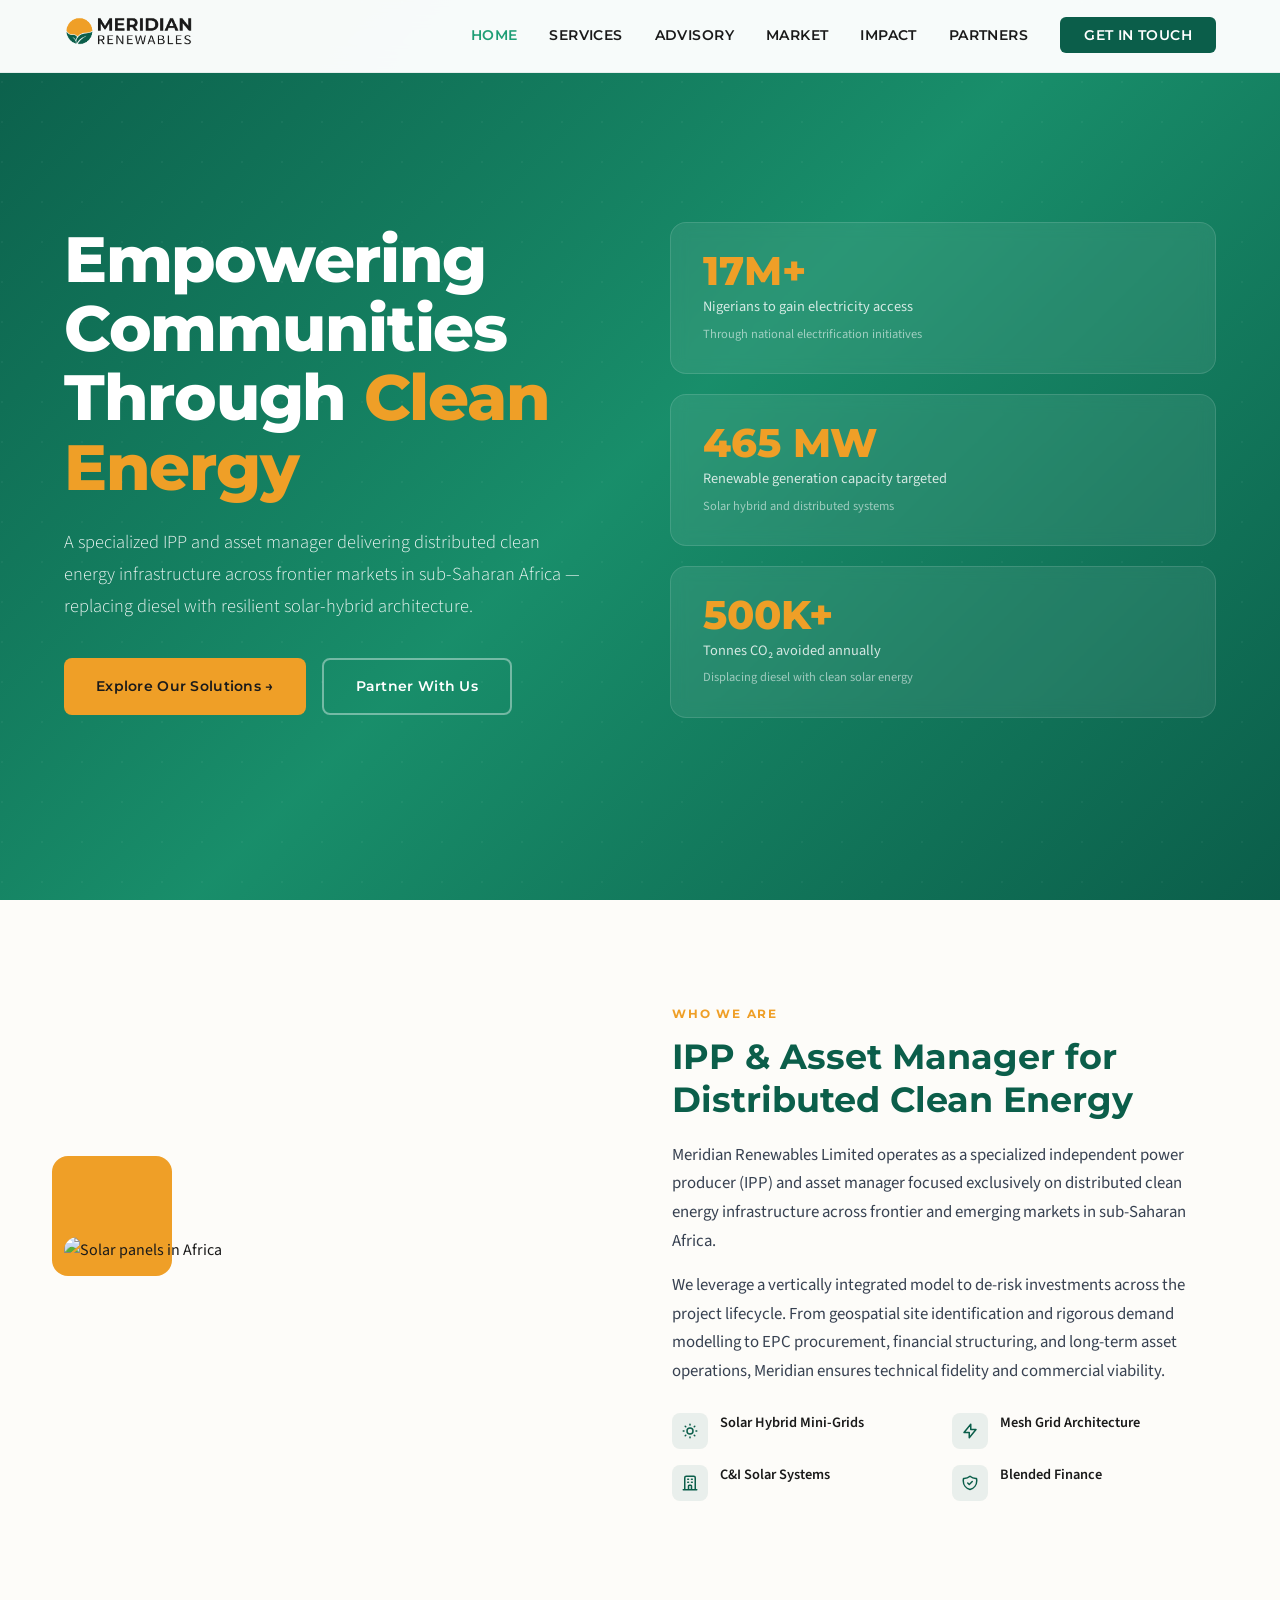
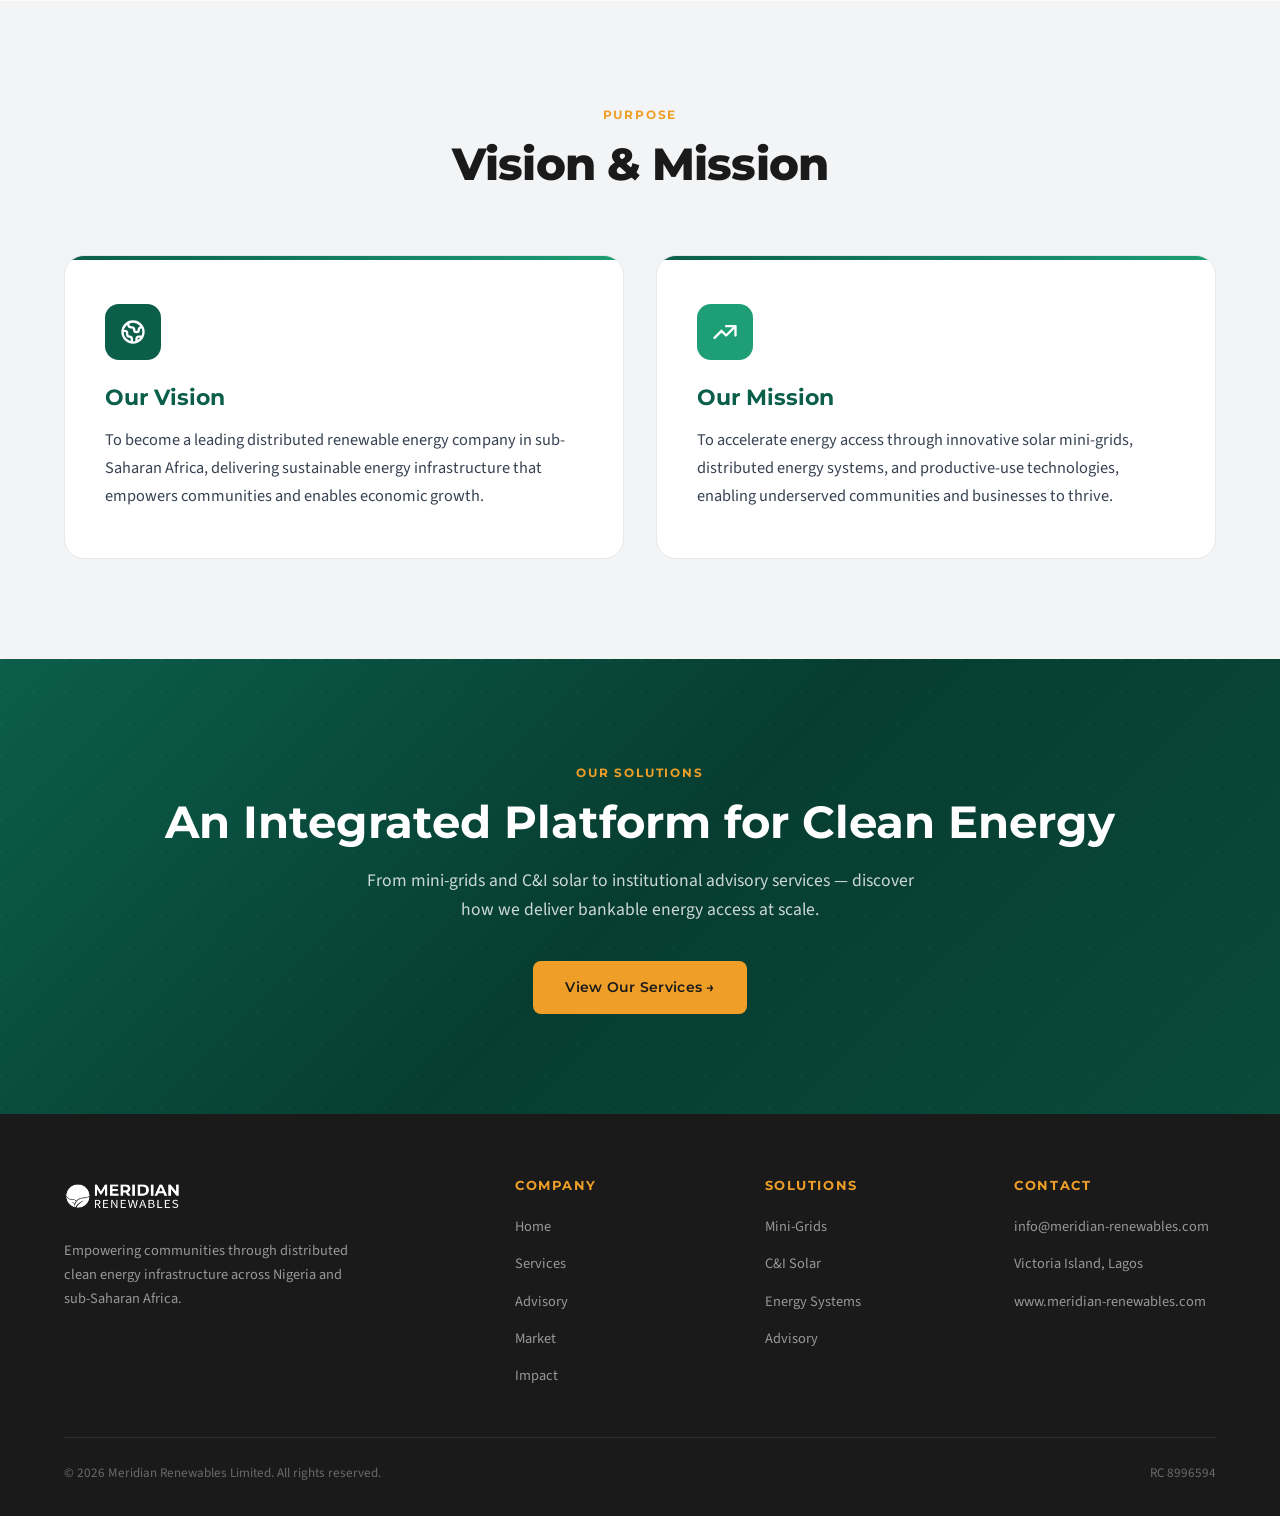
==== index.html @ e64d427c "Add advisory page and reposition as IPP & asset manager - New advisory.html with 4 service lines (te" ====
<!DOCTYPE html>
<html lang="en">
<head>
<meta charset="UTF-8">
<meta name="viewport" content="width=device-width, initial-scale=1.0">
<title>Meridian Renewables — Empowering Communities Through Distributed Clean Energy</title>
<meta name="description" content="Meridian Renewables is a specialized IPP and asset manager focused on distributed clean energy infrastructure across frontier and emerging markets in sub-Saharan Africa.">
<link rel="icon" type="image/png" href="images/favicon.png">
<link rel="preconnect" href="https://fonts.googleapis.com">
<link rel="preconnect" href="https://fonts.gstatic.com" crossorigin>
<link href="https://fonts.googleapis.com/css2?family=Montserrat:wght@400;500;600;700;800&family=Source+Sans+3:ital,wght@0,300;0,400;0,500;0,600;0,700;1,400&display=swap" rel="stylesheet">
<link rel="stylesheet" href="css/style.css">
</head>
<body>

<!-- NAVIGATION -->
<nav class="nav" id="nav">
  <div class="nav-inner">
    <a href="index.html" class="nav-logo">
      <img src="images/logo-horizontal.png" alt="Meridian Renewables">
    </a>
    <ul class="nav-links" id="navLinks">
      <li><a href="index.html" class="active">Home</a></li>
      <li><a href="services.html">Services</a></li>
      <li><a href="advisory.html">Advisory</a></li>
      <li><a href="market.html">Market</a></li>
      <li><a href="impact.html">Impact</a></li>
      <li><a href="partners.html">Partners</a></li>
      <li><a href="contact.html" class="nav-cta">Get in Touch</a></li>
    </ul>
    <div class="nav-hamburger" id="hamburger">
      <span></span><span></span><span></span>
    </div>
  </div>
</nav>

<!-- HERO -->
<section class="hero" id="hero">
  <div class="hero-bg"></div>
  <div class="hero-overlay"></div>
  <div class="hero-pattern"></div>
  <div class="hero-content">
    <div class="hero-text">
      <h1>Empowering Communities Through <span>Clean Energy</span></h1>
      <p class="hero-subtitle">A specialized IPP and asset manager delivering distributed clean energy infrastructure across frontier markets in sub-Saharan Africa — replacing diesel with resilient solar-hybrid architecture.</p>
      <div class="hero-actions">
        <a href="services.html" class="btn btn-gold">Explore Our Solutions →</a>
        <a href="contact.html" class="btn btn-outline">Partner With Us</a>
      </div>
    </div>
    <div class="hero-stats">
      <div class="hero-stat-card">
        <div class="hero-stat-number">17M+</div>
        <div class="hero-stat-label">Nigerians to gain electricity access</div>
        <div class="hero-stat-desc">Through national electrification initiatives</div>
      </div>
      <div class="hero-stat-card">
        <div class="hero-stat-number">465 MW</div>
        <div class="hero-stat-label">Renewable generation capacity targeted</div>
        <div class="hero-stat-desc">Solar hybrid and distributed systems</div>
      </div>
      <div class="hero-stat-card">
        <div class="hero-stat-number">500K+</div>
        <div class="hero-stat-label">Tonnes CO₂ avoided annually</div>
        <div class="hero-stat-desc">Displacing diesel with clean solar energy</div>
      </div>
    </div>
  </div>
</section>

<!-- ABOUT -->
<section class="section section-light" id="about">
  <div class="container">
    <div class="about-grid fade-up">
      <div class="about-image-wrap">
        <img src="https://images.unsplash.com/photo-1508514177221-188b1cf16e9d?w=800&q=80" alt="Solar panels in Africa">
        <div class="about-accent"></div>
      </div>
      <div class="about-text">
        <span class="section-tag">Who We Are</span>
        <h2>IPP & Asset Manager for Distributed Clean Energy</h2>
        <p>Meridian Renewables Limited operates as a specialized independent power producer (IPP) and asset manager focused exclusively on distributed clean energy infrastructure across frontier and emerging markets in sub-Saharan Africa.</p>
        <p>We leverage a vertically integrated model to de-risk investments across the project lifecycle. From geospatial site identification and rigorous demand modelling to EPC procurement, financial structuring, and long-term asset operations, Meridian ensures technical fidelity and commercial viability.</p>
        <div class="about-highlights">
          <div class="about-highlight">
            <div class="about-highlight-icon">
              <svg fill="none" stroke="currentColor" viewBox="0 0 24 24"><path stroke-linecap="round" stroke-linejoin="round" stroke-width="2" d="M12 3v1m0 16v1m9-9h-1M4 12H3m15.364 6.364l-.707-.707M6.343 6.343l-.707-.707m12.728 0l-.707.707M6.343 17.657l-.707.707M16 12a4 4 0 11-8 0 4 4 0 018 0z"/></svg>
            </div>
            <span>Solar Hybrid Mini-Grids</span>
          </div>
          <div class="about-highlight">
            <div class="about-highlight-icon">
              <svg fill="none" stroke="currentColor" viewBox="0 0 24 24"><path stroke-linecap="round" stroke-linejoin="round" stroke-width="2" d="M13 10V3L4 14h7v7l9-11h-7z"/></svg>
            </div>
            <span>Mesh Grid Architecture</span>
          </div>
          <div class="about-highlight">
            <div class="about-highlight-icon">
              <svg fill="none" stroke="currentColor" viewBox="0 0 24 24"><path stroke-linecap="round" stroke-linejoin="round" stroke-width="2" d="M19 21V5a2 2 0 00-2-2H7a2 2 0 00-2 2v16m14 0h2m-2 0h-5m-9 0H3m2 0h5M9 7h1m-1 4h1m4-4h1m-1 4h1m-5 10v-5a1 1 0 011-1h2a1 1 0 011 1v5m-4 0h4"/></svg>
            </div>
            <span>C&I Solar Systems</span>
          </div>
          <div class="about-highlight">
            <div class="about-highlight-icon">
              <svg fill="none" stroke="currentColor" viewBox="0 0 24 24"><path stroke-linecap="round" stroke-linejoin="round" stroke-width="2" d="M9 12l2 2 4-4m5.618-4.016A11.955 11.955 0 0112 2.944a11.955 11.955 0 01-8.618 3.04A12.02 12.02 0 003 9c0 5.591 3.824 10.29 9 11.622 5.176-1.332 9-6.03 9-11.622 0-1.042-.133-2.052-.382-3.016z"/></svg>
            </div>
            <span>Blended Finance</span>
          </div>
        </div>
      </div>
    </div>
  </div>
</section>

<!-- VISION & MISSION -->
<section class="section section-grey">
  <div class="container">
    <div class="section-header fade-up">
      <span class="section-tag">Purpose</span>
      <h2 class="section-title">Vision & Mission</h2>
    </div>
    <div class="vm-cards fade-up">
      <div class="vm-card">
        <div class="vm-card-icon">
          <svg fill="none" stroke="currentColor" viewBox="0 0 24 24"><path stroke-linecap="round" stroke-linejoin="round" stroke-width="2" d="M3.055 11H5a2 2 0 012 2v1a2 2 0 002 2 2 2 0 012 2v2.945M8 3.935V5.5A2.5 2.5 0 0010.5 8h.5a2 2 0 012 2 2 2 0 104 0 2 2 0 012-2h1.064M15 20.488V18a2 2 0 012-2h3.064M21 12a9 9 0 11-18 0 9 9 0 0118 0z"/></svg>
        </div>
        <h3>Our Vision</h3>
        <p>To become a leading distributed renewable energy company in sub-Saharan Africa, delivering sustainable energy infrastructure that empowers communities and enables economic growth.</p>
      </div>
      <div class="vm-card">
        <div class="vm-card-icon">
          <svg fill="none" stroke="currentColor" viewBox="0 0 24 24"><path stroke-linecap="round" stroke-linejoin="round" stroke-width="2" d="M13 7h8m0 0v8m0-8l-8 8-4-4-6 6"/></svg>
        </div>
        <h3>Our Mission</h3>
        <p>To accelerate energy access through innovative solar mini-grids, distributed energy systems, and productive-use technologies, enabling underserved communities and businesses to thrive.</p>
      </div>
    </div>
  </div>
</section>

<!-- CTA BANNER -->
<section class="cta-section">
  <div class="container cta-content">
    <span class="section-tag">Our Solutions</span>
    <h2>An Integrated Platform for Clean Energy</h2>
    <p>From mini-grids and C&I solar to institutional advisory services — discover how we deliver bankable energy access at scale.</p>
    <div>
      <a href="services.html" class="btn btn-gold">View Our Services →</a>
    </div>
  </div>
</section>

<!-- FOOTER -->
<footer class="footer">
  <div class="container">
    <div class="footer-grid">
      <div class="footer-brand">
        <img src="images/logo-horizontal.png" alt="Meridian Renewables">
        <p>Empowering communities through distributed clean energy infrastructure across Nigeria and sub-Saharan Africa.</p>
      </div>
      <div>
        <h4>Company</h4>
        <ul class="footer-links">
          <li><a href="index.html">Home</a></li>
          <li><a href="services.html">Services</a></li>
          <li><a href="advisory.html">Advisory</a></li>
          <li><a href="market.html">Market</a></li>
          <li><a href="impact.html">Impact</a></li>
        </ul>
      </div>
      <div>
        <h4>Solutions</h4>
        <ul class="footer-links">
          <li><a href="services.html">Mini-Grids</a></li>
          <li><a href="services.html">C&I Solar</a></li>
          <li><a href="services.html">Energy Systems</a></li>
          <li><a href="advisory.html">Advisory</a></li>
        </ul>
      </div>
      <div>
        <h4>Contact</h4>
        <ul class="footer-links">
          <li><a href="mailto:info@meridian-renewables.com">info@meridian-renewables.com</a></li>
          <li><a href="contact.html">Victoria Island, Lagos</a></li>
          <li><a href="https://www.meridian-renewables.com" target="_blank">www.meridian-renewables.com</a></li>
        </ul>
      </div>
    </div>
    <div class="footer-bottom">
      <span>&copy; 2026 Meridian Renewables Limited. All rights reserved.</span>
      <span>RC 8996594</span>
    </div>
  </div>
</footer>

<script src="js/main.js"></script>
</body>
</html>
---- css/style.css ----
:root {
  --forest: #0B5E4A;
  --forest-dark: #094A3B;
  --emerald: #1D9E75;
  --emerald-light: #5DCAA5;
  --gold: #EF9F27;
  --amber: #BA7517;
  --charcoal: #1A1A1A;
  --offwhite: #F8F7F4;
  --cream: #FDFCF9;
  --grey-100: #F3F4F6;
  --grey-200: #E5E7EB;
  --grey-300: #D1D5DB;
  --grey-500: #6B7280;
  --grey-700: #374151;
}

* { margin: 0; padding: 0; box-sizing: border-box; }

html { scroll-behavior: smooth; font-size: 16px; }

body {
  font-family: 'Source Sans 3', 'Segoe UI', sans-serif;
  color: var(--charcoal);
  background: var(--cream);
  line-height: 1.7;
  -webkit-font-smoothing: antialiased;
}

h1, h2, h3, h4, h5, h6 {
  font-family: 'Montserrat', sans-serif;
  line-height: 1.2;
  font-weight: 700;
}

img { max-width: 100%; height: auto; }

a { color: inherit; text-decoration: none; }

.container {
  max-width: 1200px;
  margin: 0 auto;
  padding: 0 24px;
}

/* ── NAVIGATION ── */
.nav {
  position: fixed;
  top: 0;
  left: 0;
  right: 0;
  z-index: 1000;
  background: rgba(255,255,255,0.97);
  backdrop-filter: blur(12px);
  border-bottom: 1px solid rgba(11,94,74,0.08);
  transition: all 0.3s ease;
}

.nav.scrolled {
  box-shadow: 0 2px 20px rgba(0,0,0,0.08);
}

.nav-inner {
  max-width: 1200px;
  margin: 0 auto;
  padding: 0 24px;
  display: flex;
  align-items: center;
  justify-content: space-between;
  height: 72px;
}

.nav-logo img {
  height: 40px;
  width: auto;
}

.nav-links {
  display: flex;
  gap: 32px;
  align-items: center;
  list-style: none;
}

.nav-links a {
  font-family: 'Montserrat', sans-serif;
  font-size: 0.85rem;
  font-weight: 600;
  letter-spacing: 0.03em;
  color: var(--charcoal);
  transition: color 0.2s;
  text-transform: uppercase;
}

.nav-links a:hover { color: var(--emerald); }

.nav-cta {
  background: var(--forest);
  color: #fff !important;
  padding: 10px 24px;
  border-radius: 6px;
  transition: background 0.2s, transform 0.2s;
}

.nav-cta:hover {
  background: var(--emerald) !important;
  transform: translateY(-1px);
}

.nav-hamburger {
  display: none;
  flex-direction: column;
  gap: 5px;
  cursor: pointer;
  padding: 8px;
}

.nav-hamburger span {
  width: 24px;
  height: 2px;
  background: var(--charcoal);
  transition: 0.3s;
}

/* ── HERO ── */
.hero {
  position: relative;
  min-height: 100vh;
  display: flex;
  align-items: center;
  overflow: hidden;
  background: var(--forest);
}

.hero-bg {
  position: absolute;
  inset: 0;
  background: url('https://images.unsplash.com/photo-1509391366360-2e959784a276?w=1920&q=80') center/cover no-repeat;
  opacity: 0.25;
}

.hero-overlay {
  position: absolute;
  inset: 0;
  background: linear-gradient(135deg, rgba(11,94,74,0.92) 0%, rgba(29,158,117,0.75) 50%, rgba(11,94,74,0.88) 100%);
}

.hero-pattern {
  position: absolute;
  inset: 0;
  background-image: radial-gradient(circle at 2px 2px, rgba(255,255,255,0.04) 1px, transparent 0);
  background-size: 40px 40px;
}

.hero-content {
  position: relative;
  z-index: 2;
  max-width: 1200px;
  margin: 0 auto;
  padding: 120px 24px 80px;
  display: grid;
  grid-template-columns: 1fr 1fr;
  gap: 60px;
  align-items: center;
}

.hero-text { color: #fff; }

.hero-badge {
  display: inline-flex;
  align-items: center;
  gap: 8px;
  background: rgba(255,255,255,0.12);
  border: 1px solid rgba(255,255,255,0.2);
  padding: 8px 16px;
  border-radius: 100px;
  font-size: 0.8rem;
  font-weight: 600;
  letter-spacing: 0.1em;
  text-transform: uppercase;
  margin-bottom: 28px;
  backdrop-filter: blur(4px);
}

.hero-badge-dot {
  width: 8px;
  height: 8px;
  background: var(--gold);
  border-radius: 50%;
  animation: pulse-dot 2s ease infinite;
}

@keyframes pulse-dot {
  0%, 100% { opacity: 1; transform: scale(1); }
  50% { opacity: 0.6; transform: scale(1.3); }
}

.hero h1 {
  font-size: clamp(2.5rem, 5vw, 4rem);
  font-weight: 800;
  line-height: 1.08;
  margin-bottom: 24px;
  letter-spacing: -0.02em;
}

.hero h1 span {
  color: var(--gold);
}

.hero-subtitle {
  font-size: 1.15rem;
  line-height: 1.75;
  opacity: 0.9;
  margin-bottom: 36px;
  max-width: 520px;
  font-weight: 300;
}

.hero-actions {
  display: flex;
  gap: 16px;
  flex-wrap: wrap;
}

.btn {
  display: inline-flex;
  align-items: center;
  gap: 8px;
  padding: 14px 32px;
  border-radius: 8px;
  font-family: 'Montserrat', sans-serif;
  font-size: 0.9rem;
  font-weight: 600;
  letter-spacing: 0.02em;
  transition: all 0.25s ease;
  cursor: pointer;
  border: none;
}

.btn-gold {
  background: var(--gold);
  color: var(--charcoal);
}

.btn-gold:hover {
  background: var(--amber);
  transform: translateY(-2px);
  box-shadow: 0 8px 24px rgba(239,159,39,0.3);
}

.btn-outline {
  background: transparent;
  color: #fff;
  border: 2px solid rgba(255,255,255,0.4);
}

.btn-outline:hover {
  border-color: #fff;
  background: rgba(255,255,255,0.1);
}

.hero-stats {
  display: flex;
  flex-direction: column;
  gap: 20px;
}

.hero-stat-card {
  background: rgba(255,255,255,0.08);
  border: 1px solid rgba(255,255,255,0.12);
  backdrop-filter: blur(8px);
  border-radius: 16px;
  padding: 28px 32px;
  color: #fff;
  transition: transform 0.3s, background 0.3s;
}

.hero-stat-card:hover {
  transform: translateY(-4px);
  background: rgba(255,255,255,0.12);
}

.hero-stat-number {
  font-family: 'Montserrat', sans-serif;
  font-size: 2.5rem;
  font-weight: 800;
  color: var(--gold);
  line-height: 1;
  margin-bottom: 4px;
}

.hero-stat-label {
  font-size: 0.9rem;
  opacity: 0.8;
  font-weight: 400;
}

.hero-stat-desc {
  font-size: 0.78rem;
  opacity: 0.55;
  margin-top: 4px;
}

/* ── SECTION COMMON ── */
.section {
  padding: 100px 0;
}

.section-dark {
  background: var(--forest);
  color: #fff;
}

.section-light {
  background: var(--cream);
}

.section-grey {
  background: var(--grey-100);
}

.section-header {
  text-align: center;
  margin-bottom: 64px;
}

.section-tag {
  display: inline-block;
  font-family: 'Montserrat', sans-serif;
  font-size: 0.75rem;
  font-weight: 700;
  letter-spacing: 0.15em;
  text-transform: uppercase;
  color: var(--gold);
  margin-bottom: 12px;
}

.section-dark .section-tag { color: var(--gold); }

.section-title {
  font-size: clamp(2rem, 3.5vw, 2.8rem);
  font-weight: 800;
  letter-spacing: -0.02em;
  margin-bottom: 16px;
  color: var(--charcoal);
}

.section-dark .section-title { color: #fff; }

.section-subtitle {
  font-size: 1.1rem;
  color: var(--grey-500);
  max-width: 640px;
  margin: 0 auto;
  font-weight: 400;
}

.section-dark .section-subtitle { color: rgba(255,255,255,0.7); }

/* ── ABOUT ── */
.about-grid {
  display: grid;
  grid-template-columns: 1fr 1fr;
  gap: 64px;
  align-items: center;
}

.about-image-wrap {
  position: relative;
  border-radius: 20px;
  z-index: 0;
}

.about-image-wrap img {
  width: 100%;
  height: 420px;
  object-fit: cover;
  border-radius: 20px;
}

.about-accent {
  position: absolute;
  bottom: -12px;
  left: -12px;
  width: 120px;
  height: 120px;
  background: var(--gold);
  border-radius: 16px;
  z-index: -1;
}

.about-text h2 {
  font-size: 2.2rem;
  margin-bottom: 20px;
  color: var(--forest);
}

.about-text p {
  font-size: 1.05rem;
  color: var(--grey-700);
  margin-bottom: 16px;
}

.about-highlights {
  display: grid;
  grid-template-columns: 1fr 1fr;
  gap: 16px;
  margin-top: 28px;
}

.about-highlight {
  display: flex;
  align-items: flex-start;
  gap: 12px;
}

.about-highlight-icon {
  width: 36px;
  height: 36px;
  border-radius: 8px;
  background: rgba(11,94,74,0.08);
  display: flex;
  align-items: center;
  justify-content: center;
  flex-shrink: 0;
}

.about-highlight-icon svg {
  width: 18px;
  height: 18px;
  color: var(--forest);
}

.about-highlight span {
  font-size: 0.9rem;
  font-weight: 600;
  color: var(--charcoal);
  line-height: 1.4;
}

/* ── VISION/MISSION ── */
.vm-cards {
  display: grid;
  grid-template-columns: 1fr 1fr;
  gap: 32px;
}

.vm-card {
  background: #fff;
  border-radius: 20px;
  padding: 48px 40px;
  position: relative;
  overflow: hidden;
  border: 1px solid var(--grey-200);
  transition: transform 0.3s, box-shadow 0.3s;
}

.vm-card:hover {
  transform: translateY(-4px);
  box-shadow: 0 16px 48px rgba(11,94,74,0.1);
}

.vm-card-icon {
  width: 56px;
  height: 56px;
  border-radius: 14px;
  display: flex;
  align-items: center;
  justify-content: center;
  margin-bottom: 24px;
}

.vm-card:nth-child(1) .vm-card-icon { background: var(--forest); }
.vm-card:nth-child(2) .vm-card-icon { background: var(--emerald); }

.vm-card-icon svg {
  width: 28px;
  height: 28px;
  color: #fff;
}

.vm-card h3 {
  font-size: 1.4rem;
  color: var(--forest);
  margin-bottom: 16px;
}

.vm-card p {
  color: var(--grey-700);
  font-size: 1.02rem;
}

.vm-card::after {
  content: '';
  position: absolute;
  top: 0;
  left: 0;
  right: 0;
  height: 4px;
  background: linear-gradient(90deg, var(--forest), var(--emerald));
}

/* ── SERVICES ── */
.services-grid {
  display: grid;
  grid-template-columns: repeat(4, 1fr);
  gap: 24px;
}

.service-card {
  background: rgba(255,255,255,0.06);
  border: 1px solid rgba(255,255,255,0.1);
  border-radius: 20px;
  padding: 36px 28px;
  transition: all 0.3s ease;
  position: relative;
  overflow: hidden;
}

.service-card::before {
  content: '';
  position: absolute;
  top: 0;
  left: 0;
  right: 0;
  height: 3px;
  background: var(--gold);
  transform: scaleX(0);
  transition: transform 0.3s;
}

.service-card:hover::before { transform: scaleX(1); }

.service-card:hover {
  background: rgba(255,255,255,0.1);
  transform: translateY(-6px);
}

.service-number {
  font-family: 'Montserrat', sans-serif;
  font-size: 3rem;
  font-weight: 800;
  color: rgba(255,255,255,0.08);
  line-height: 1;
  margin-bottom: 16px;
}

.service-card h3 {
  font-size: 1.15rem;
  margin-bottom: 12px;
  color: #fff;
}

.service-card p {
  font-size: 0.9rem;
  line-height: 1.6;
  color: rgba(255,255,255,0.65);
}

/* ── MARKET OPPORTUNITY ── */
.market-top {
  display: grid;
  grid-template-columns: 1fr 1fr;
  gap: 48px;
  align-items: center;
  margin-bottom: 64px;
}

.market-text h2 {
  font-size: 2.2rem;
  color: var(--forest);
  margin-bottom: 20px;
}

.market-text p {
  font-size: 1.05rem;
  color: var(--grey-700);
  margin-bottom: 16px;
}

.market-stats {
  display: grid;
  grid-template-columns: repeat(3, 1fr);
  gap: 24px;
}

.market-stat {
  background: #fff;
  border-radius: 16px;
  padding: 32px 24px;
  text-align: center;
  border: 1px solid var(--grey-200);
  transition: all 0.3s;
}

.market-stat:hover {
  border-color: var(--emerald);
  box-shadow: 0 8px 32px rgba(11,94,74,0.08);
}

.market-stat-value {
  font-family: 'Montserrat', sans-serif;
  font-size: 2.4rem;
  font-weight: 800;
  color: var(--forest);
  line-height: 1;
  margin-bottom: 8px;
}

.market-stat-label {
  font-size: 0.85rem;
  color: var(--grey-500);
  font-weight: 500;
}

.dares-banner {
  background: linear-gradient(135deg, var(--forest) 0%, var(--emerald) 100%);
  border-radius: 20px;
  padding: 40px 48px;
  color: #fff;
  display: flex;
  align-items: center;
  gap: 32px;
}

.dares-banner h3 {
  font-size: 1.3rem;
  margin-bottom: 8px;
}

.dares-banner p {
  font-size: 0.95rem;
  opacity: 0.85;
  line-height: 1.65;
}

.dares-icon {
  width: 72px;
  height: 72px;
  border-radius: 16px;
  background: rgba(255,255,255,0.15);
  display: flex;
  align-items: center;
  justify-content: center;
  flex-shrink: 0;
}

.dares-icon svg {
  width: 36px;
  height: 36px;
  color: var(--gold);
}

/* ── TECH ── */
.tech-grid {
  display: grid;
  grid-template-columns: repeat(3, 1fr);
  gap: 28px;
}

.tech-card {
  background: #fff;
  border-radius: 20px;
  padding: 40px 32px;
  border: 1px solid var(--grey-200);
  transition: all 0.3s;
  position: relative;
}

.tech-card:hover {
  transform: translateY(-4px);
  box-shadow: 0 12px 40px rgba(0,0,0,0.06);
}

.tech-card-icon {
  width: 52px;
  height: 52px;
  border-radius: 14px;
  background: linear-gradient(135deg, var(--forest), var(--emerald));
  display: flex;
  align-items: center;
  justify-content: center;
  margin-bottom: 20px;
}

.tech-card-icon svg {
  width: 26px;
  height: 26px;
  color: #fff;
}

.tech-card h3 {
  font-size: 1.15rem;
  color: var(--charcoal);
  margin-bottom: 12px;
}

.tech-card p {
  font-size: 0.92rem;
  color: var(--grey-500);
  line-height: 1.65;
}

/* ── IMPACT ── */
.impact-grid {
  display: grid;
  grid-template-columns: 1fr 1fr;
  gap: 40px;
}

.impact-targets {
  display: flex;
  flex-direction: column;
  gap: 16px;
}

.impact-target {
  display: flex;
  align-items: center;
  gap: 20px;
  background: rgba(255,255,255,0.06);
  border: 1px solid rgba(255,255,255,0.1);
  border-radius: 14px;
  padding: 20px 24px;
  transition: all 0.3s;
}

.impact-target:hover {
  background: rgba(255,255,255,0.1);
}

.impact-target-icon {
  width: 44px;
  height: 44px;
  border-radius: 10px;
  background: rgba(239,159,39,0.15);
  display: flex;
  align-items: center;
  justify-content: center;
  flex-shrink: 0;
}

.impact-target-icon svg {
  width: 22px;
  height: 22px;
  color: var(--gold);
}

.impact-target h4 {
  font-size: 1rem;
  margin-bottom: 2px;
}

.impact-target p {
  font-size: 0.85rem;
  opacity: 0.65;
}

.impact-states {
  background: rgba(255,255,255,0.06);
  border: 1px solid rgba(255,255,255,0.1);
  border-radius: 20px;
  padding: 36px 32px;
}

.impact-states h3 {
  font-size: 1.3rem;
  margin-bottom: 24px;
  color: var(--gold);
}

.state-list {
  display: flex;
  flex-direction: column;
  gap: 12px;
}

.state-item {
  display: flex;
  align-items: center;
  gap: 12px;
  font-size: 1rem;
  padding: 8px 0;
  border-bottom: 1px solid rgba(255,255,255,0.06);
}

.state-dot {
  width: 8px;
  height: 8px;
  border-radius: 50%;
  background: var(--emerald-light);
}

/* ── PARTNERS ── */
.partners-grid {
  display: grid;
  grid-template-columns: repeat(3, 1fr);
  gap: 24px;
}

.partner-card {
  background: #fff;
  border-radius: 16px;
  padding: 32px 28px;
  text-align: center;
  border: 1px solid var(--grey-200);
  transition: all 0.3s;
}

.partner-card:hover {
  border-color: var(--emerald);
  transform: translateY(-2px);
}

.partner-icon {
  width: 56px;
  height: 56px;
  border-radius: 14px;
  margin: 0 auto 16px;
  display: flex;
  align-items: center;
  justify-content: center;
  background: rgba(11,94,74,0.06);
}

.partner-icon svg {
  width: 28px;
  height: 28px;
  color: var(--forest);
}

.partner-card h4 {
  font-size: 1rem;
  color: var(--charcoal);
  margin-bottom: 6px;
}

.partner-card p {
  font-size: 0.85rem;
  color: var(--grey-500);
}

/* ── CTA ── */
.cta-section {
  padding: 100px 0;
  background: linear-gradient(135deg, var(--forest) 0%, #073D31 50%, var(--forest-dark) 100%);
  position: relative;
  overflow: hidden;
  color: #fff;
  text-align: center;
}

.cta-section::before {
  content: '';
  position: absolute;
  inset: 0;
  background-image: radial-gradient(circle at 1px 1px, rgba(255,255,255,0.03) 1px, transparent 0);
  background-size: 32px 32px;
}

.cta-content {
  position: relative;
  z-index: 2;
}

.cta-content h2 {
  font-size: clamp(2rem, 3.5vw, 2.8rem);
  margin-bottom: 16px;
}

.cta-content p {
  font-size: 1.1rem;
  opacity: 0.8;
  margin-bottom: 36px;
  max-width: 560px;
  margin-left: auto;
  margin-right: auto;
}

.cta-details {
  display: flex;
  justify-content: center;
  gap: 48px;
  margin-top: 48px;
  flex-wrap: wrap;
}

.cta-detail {
  display: flex;
  align-items: center;
  gap: 12px;
  font-size: 0.95rem;
  opacity: 0.8;
}

.cta-detail svg {
  width: 20px;
  height: 20px;
  color: var(--gold);
}

/* ── FOOTER ── */
.footer {
  background: var(--charcoal);
  color: #fff;
  padding: 64px 0 32px;
}

.footer-grid {
  display: grid;
  grid-template-columns: 2fr 1fr 1fr 1fr;
  gap: 48px;
  margin-bottom: 48px;
}

.footer-brand img {
  height: 36px;
  margin-bottom: 16px;
  filter: brightness(0) invert(1);
}

.footer-brand p {
  font-size: 0.9rem;
  color: rgba(255,255,255,0.55);
  line-height: 1.65;
  max-width: 300px;
}

.footer h4 {
  font-size: 0.8rem;
  letter-spacing: 0.12em;
  text-transform: uppercase;
  color: var(--gold);
  margin-bottom: 20px;
}

.footer-links {
  list-style: none;
  display: flex;
  flex-direction: column;
  gap: 10px;
}

.footer-links a {
  font-size: 0.9rem;
  color: rgba(255,255,255,0.55);
  transition: color 0.2s;
}

.footer-links a:hover { color: var(--emerald-light); }

.footer-bottom {
  border-top: 1px solid rgba(255,255,255,0.08);
  padding-top: 24px;
  display: flex;
  justify-content: space-between;
  align-items: center;
  font-size: 0.82rem;
  color: rgba(255,255,255,0.35);
}

/* ── ANIMATIONS ── */
.fade-up {
  opacity: 0;
  transform: translateY(30px);
  transition: opacity 0.6s ease, transform 0.6s ease;
}

.fade-up.visible {
  opacity: 1;
  transform: translateY(0);
}

/* ── RESPONSIVE ── */
@media (max-width: 1024px) {
  .services-grid { grid-template-columns: repeat(2, 1fr); }
  .hero-content { grid-template-columns: 1fr; gap: 40px; }
  .hero-stats { flex-direction: row; flex-wrap: wrap; }
  .hero-stat-card { flex: 1; min-width: 180px; }
}

@media (max-width: 768px) {
  .nav-links { display: none; }
  .nav-hamburger { display: flex; }
  .nav-links.open {
    display: flex;
    flex-direction: column;
    position: absolute;
    top: 72px;
    left: 0;
    right: 0;
    background: #fff;
    padding: 24px;
    gap: 16px;
    border-bottom: 1px solid var(--grey-200);
    box-shadow: 0 8px 24px rgba(0,0,0,0.08);
  }
  .about-grid,
  .market-top,
  .vm-cards,
  .impact-grid { grid-template-columns: 1fr; }
  .services-grid { grid-template-columns: 1fr; }
  .tech-grid { grid-template-columns: 1fr; }
  .partners-grid { grid-template-columns: 1fr 1fr; }
  .market-stats { grid-template-columns: 1fr; }
  .footer-grid { grid-template-columns: 1fr 1fr; }
  .hero-stats { flex-direction: column; }
  .dares-banner { flex-direction: column; text-align: center; }
  .cta-details { flex-direction: column; align-items: center; gap: 16px; }
}

@media (max-width: 480px) {
  .partners-grid { grid-template-columns: 1fr; }
  .footer-grid { grid-template-columns: 1fr; }
  .about-highlights { grid-template-columns: 1fr; }
}

/* ── INNER PAGE HERO ── */
.page-hero {
  padding: 140px 0 80px;
  background: var(--forest);
  position: relative;
  overflow: hidden;
  background-size: cover;
  background-position: center;
}

.page-hero::before {
  content: '';
  position: absolute;
  inset: 0;
  background: linear-gradient(135deg, rgba(11,94,74,0.92) 0%, rgba(29,158,117,0.8) 50%, rgba(11,94,74,0.9) 100%);
  z-index: 1;
}

.page-hero::after {
  content: '';
  position: absolute;
  inset: 0;
  background-image: radial-gradient(circle at 2px 2px, rgba(255,255,255,0.04) 1px, transparent 0);
  background-size: 40px 40px;
  z-index: 2;
}

.page-hero-content {
  position: relative;
  z-index: 3;
  color: #fff;
}

.page-hero-content .section-tag {
  color: var(--gold);
}

.page-hero-content h1 {
  font-size: clamp(2.2rem, 4vw, 3.2rem);
  font-weight: 800;
  letter-spacing: -0.02em;
  margin-bottom: 16px;
}

.page-hero-content p {
  font-size: 1.1rem;
  opacity: 0.8;
  max-width: 600px;
  font-weight: 300;
  line-height: 1.7;
}

/* ── ACTIVE NAV ── */
.nav-links a.active {
  color: var(--emerald);
}

/* ── CONTACT FORM STYLES ── */
.contact-grid {
  display: grid;
  grid-template-columns: 1fr 1fr;
  gap: 48px;
  align-items: start;
}

.contact-info-card {
  display: flex;
  align-items: flex-start;
  gap: 16px;
  padding: 20px 0;
  border-bottom: 1px solid var(--grey-200);
}

.contact-info-card:last-child { border-bottom: none; }

.contact-info-icon {
  width: 44px;
  height: 44px;
  border-radius: 12px;
  background: rgba(11,94,74,0.08);
  display: flex;
  align-items: center;
  justify-content: center;
  flex-shrink: 0;
}

.contact-info-icon svg {
  width: 22px;
  height: 22px;
  color: var(--forest);
}

.contact-info-card h4 {
  font-size: 0.95rem;
  color: var(--charcoal);
  margin-bottom: 4px;
}

.contact-info-card p {
  font-size: 0.9rem;
  color: var(--grey-500);
}

.contact-form-wrap {
  background: #fff;
  border: 1px solid var(--grey-200);
  border-radius: 20px;
  padding: 40px;
}

.contact-form-wrap h3 {
  font-size: 1.3rem;
  margin-bottom: 24px;
  color: var(--charcoal);
}

.form-group {
  margin-bottom: 20px;
}

.form-group label {
  display: block;
  font-family: 'Montserrat', sans-serif;
  font-size: 0.8rem;
  font-weight: 600;
  letter-spacing: 0.03em;
  color: var(--charcoal);
  margin-bottom: 6px;
}

.form-group input,
.form-group textarea,
.form-group select {
  width: 100%;
  padding: 12px 16px;
  border: 1px solid var(--grey-200);
  border-radius: 8px;
  font-family: 'Source Sans 3', sans-serif;
  font-size: 0.95rem;
  color: var(--charcoal);
  transition: border-color 0.2s;
  background: var(--cream);
}

.form-group input:focus,
.form-group textarea:focus,
.form-group select:focus {
  outline: none;
  border-color: var(--emerald);
}

.form-group textarea { resize: vertical; min-height: 120px; }

.form-row {
  display: grid;
  grid-template-columns: 1fr 1fr;
  gap: 16px;
}

.btn-submit {
  background: var(--forest);
  color: #fff;
  width: 100%;
  padding: 14px;
  border: none;
  border-radius: 8px;
  font-family: 'Montserrat', sans-serif;
  font-size: 0.9rem;
  font-weight: 600;
  cursor: pointer;
  transition: background 0.2s, transform 0.2s;
}

.btn-submit:hover {
  background: var(--emerald);
  transform: translateY(-1px);
}

/* ── DEV PROCESS TIMELINE ── */
.timeline {
  display: grid;
  grid-template-columns: repeat(7, 1fr);
  gap: 8px;
  margin-top: 48px;
}

.timeline-step {
  text-align: center;
  position: relative;
}

.timeline-num {
  width: 40px;
  height: 40px;
  border-radius: 50%;
  background: var(--forest);
  color: #fff;
  font-family: 'Montserrat', sans-serif;
  font-weight: 700;
  font-size: 0.85rem;
  display: flex;
  align-items: center;
  justify-content: center;
  margin: 0 auto 10px;
}

.timeline-step h4 {
  font-size: 0.8rem;
  color: var(--charcoal);
  margin-bottom: 4px;
}

.timeline-step p {
  font-size: 0.72rem;
  color: var(--grey-500);
  line-height: 1.4;
}

@media (max-width: 768px) {
  .contact-grid { grid-template-columns: 1fr; }
  .form-row { grid-template-columns: 1fr; }
  .timeline { grid-template-columns: repeat(4, 1fr); }
}

@media (max-width: 480px) {
  .timeline { grid-template-columns: repeat(2, 1fr); }
}

/* ── ADVISORY ── */
.advisory-grid {
  display: grid;
  grid-template-columns: repeat(2, 1fr);
  gap: 28px;
}

.advisory-card {
  background: rgba(255,255,255,0.05);
  border: 1px solid rgba(255,255,255,0.1);
  border-radius: 20px;
  padding: 40px 32px;
  transition: all 0.3s ease;
  position: relative;
  overflow: hidden;
}

.advisory-card::before {
  content: '';
  position: absolute;
  top: 0;
  left: 0;
  right: 0;
  height: 3px;
  background: var(--gold);
  transform: scaleX(0);
  transition: transform 0.3s;
}

.advisory-card:hover::before { transform: scaleX(1); }

.advisory-card:hover {
  background: rgba(255,255,255,0.08);
  transform: translateY(-6px);
}

.advisory-card-icon {
  width: 48px;
  height: 48px;
  border-radius: 12px;
  background: rgba(239,159,39,0.12);
  display: flex;
  align-items: center;
  justify-content: center;
  margin-bottom: 12px;
}

.advisory-card-icon svg {
  width: 24px;
  height: 24px;
  color: var(--gold);
}

.advisory-card-number {
  font-family: 'Montserrat', sans-serif;
  font-size: 2.2rem;
  font-weight: 800;
  color: rgba(255,255,255,0.06);
  line-height: 1;
  margin-bottom: 12px;
}

.advisory-card h3 {
  font-size: 1.15rem;
  color: #fff;
  margin-bottom: 12px;
}

.advisory-card p {
  font-size: 0.92rem;
  line-height: 1.65;
  color: rgba(255,255,255,0.65);
}

.advisory-card-line {
  width: 100%;
  height: 1px;
  background: rgba(255,255,255,0.08);
  margin: 20px 0;
}

.advisory-list {
  list-style: none;
  display: flex;
  flex-direction: column;
  gap: 8px;
}

.advisory-list li {
  font-size: 0.85rem;
  color: rgba(255,255,255,0.5);
  padding-left: 16px;
  position: relative;
}

.advisory-list li::before {
  content: '';
  position: absolute;
  left: 0;
  top: 8px;
  width: 6px;
  height: 6px;
  border-radius: 50%;
  background: var(--gold);
}

.advisory-clients {
  display: grid;
  grid-template-columns: repeat(4, 1fr);
  gap: 24px;
}

.advisory-client {
  background: #fff;
  border-radius: 20px;
  padding: 36px 28px;
  border: 1px solid var(--grey-200);
  text-align: center;
  transition: all 0.3s;
}

.advisory-client:hover {
  border-color: var(--emerald);
  transform: translateY(-4px);
  box-shadow: 0 12px 40px rgba(0,0,0,0.06);
}

.advisory-client-icon {
  width: 56px;
  height: 56px;
  border-radius: 14px;
  background: rgba(11,94,74,0.06);
  display: flex;
  align-items: center;
  justify-content: center;
  margin: 0 auto 16px;
}

.advisory-client-icon svg {
  width: 28px;
  height: 28px;
  color: var(--forest);
}

.advisory-client h4 {
  font-size: 1rem;
  color: var(--charcoal);
  margin-bottom: 8px;
}

.advisory-client p {
  font-size: 0.88rem;
  color: var(--grey-500);
  line-height: 1.6;
}

@media (max-width: 1024px) {
  .advisory-clients { grid-template-columns: repeat(2, 1fr); }
}

@media (max-width: 768px) {
  .advisory-grid { grid-template-columns: 1fr; }
  .advisory-clients { grid-template-columns: 1fr; }
}
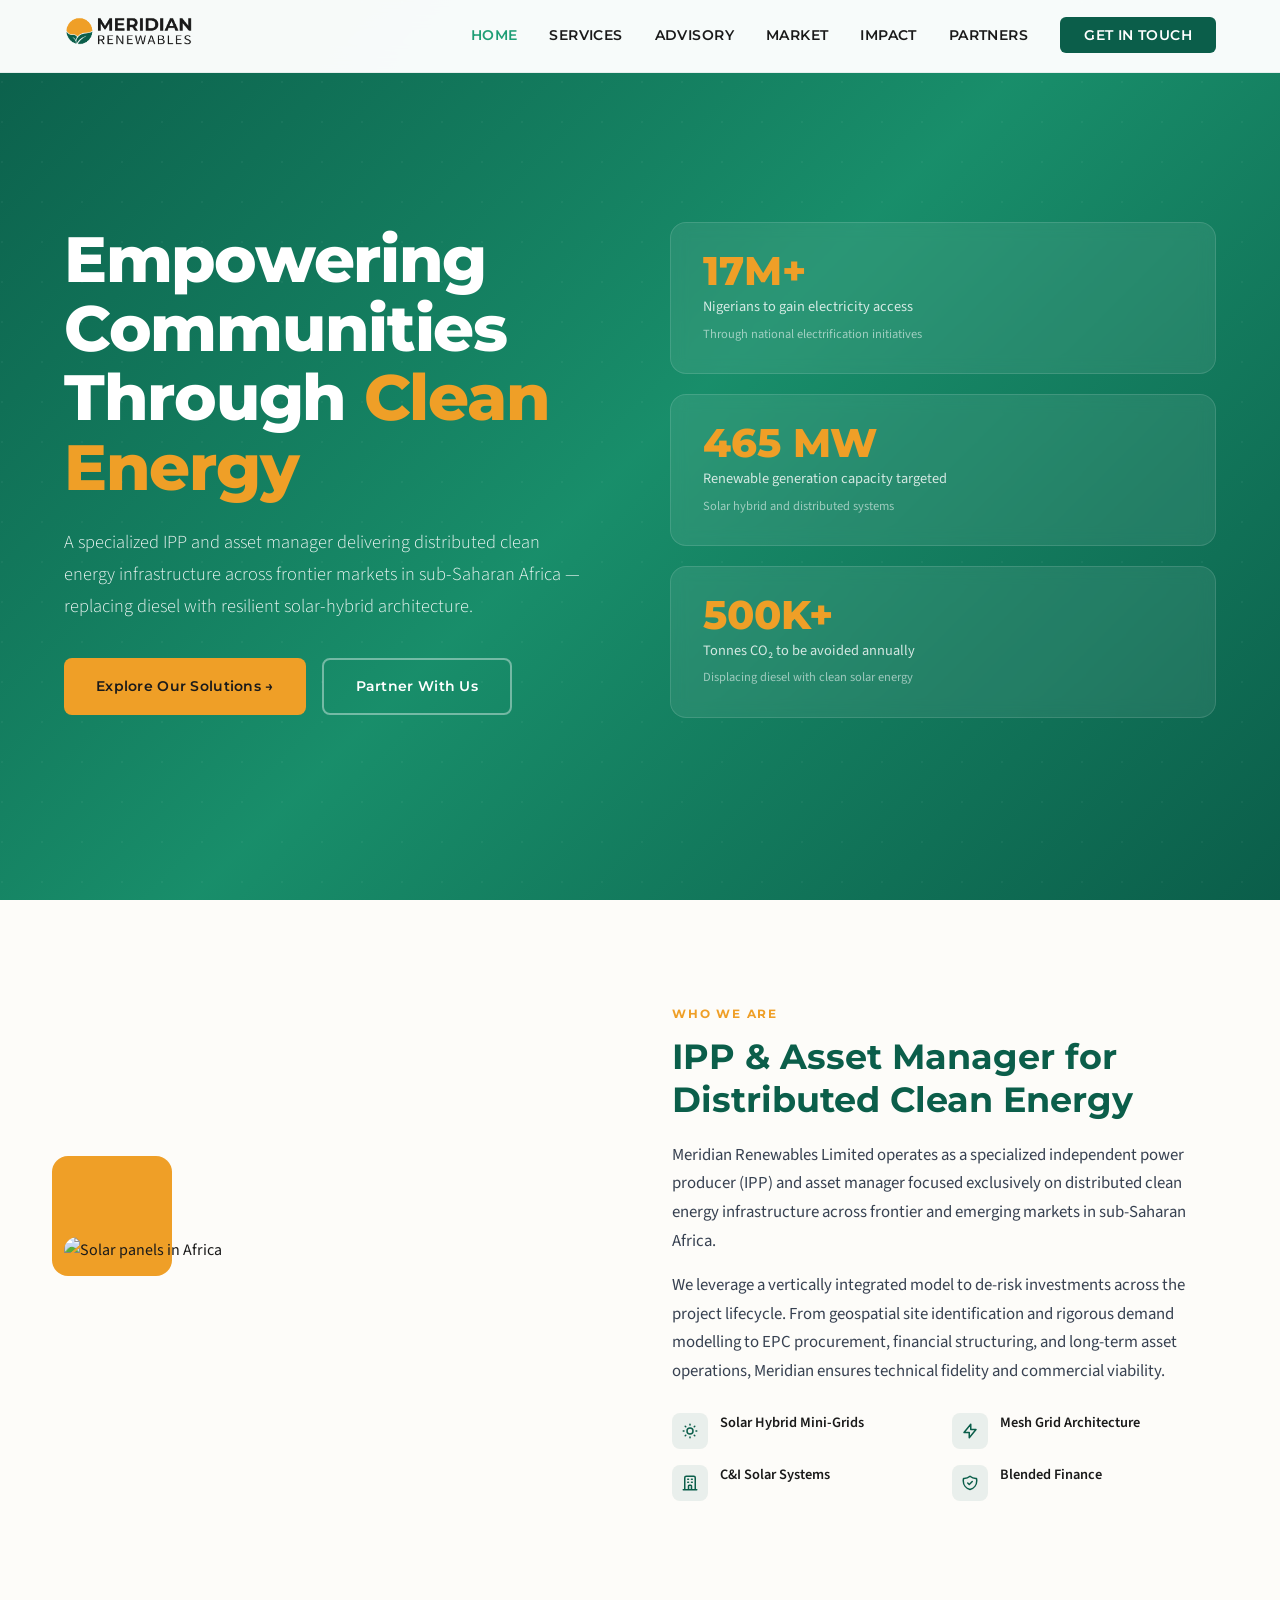
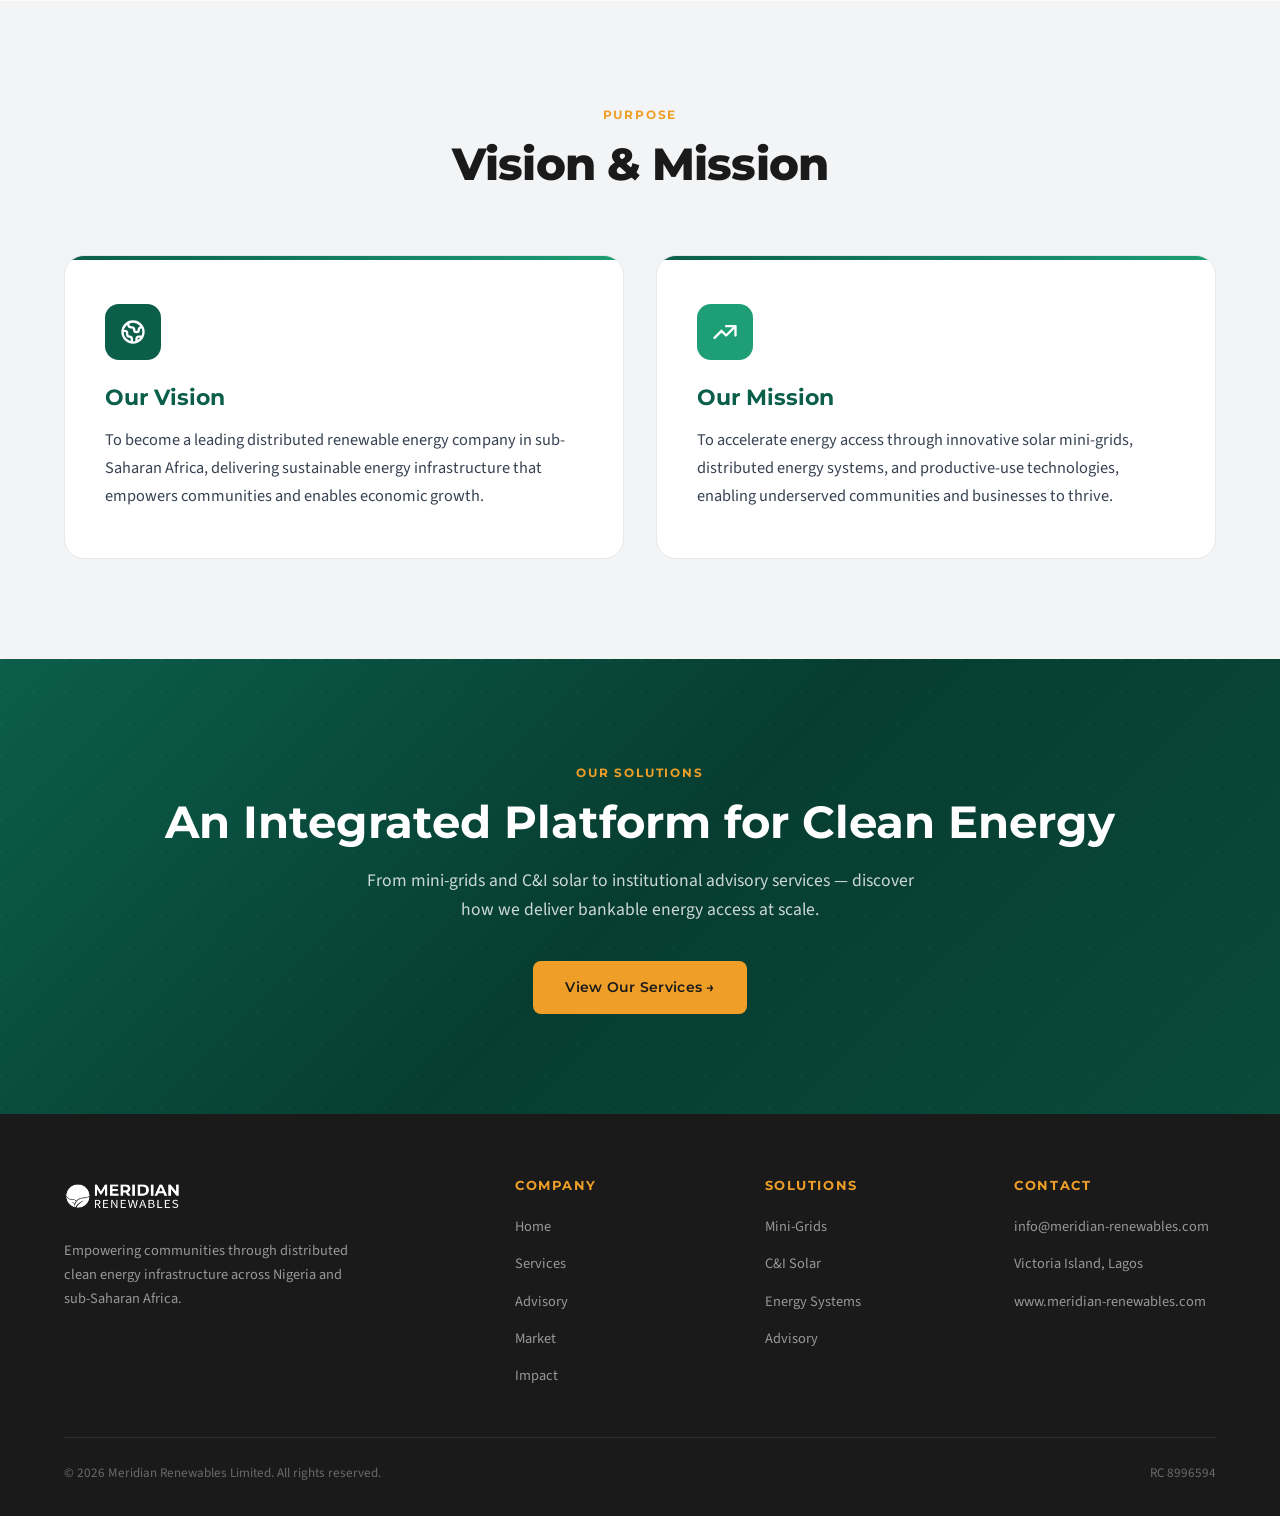
==== commit a414305a: "Remove registration info from contact page, fix aspirational stat - Remove RC number and company typ" ====
--- a/index.html
+++ b/index.html
@@ -61,7 +61,7 @@
       </div>
       <div class="hero-stat-card">
         <div class="hero-stat-number">500K+</div>
-        <div class="hero-stat-label">Tonnes CO₂ avoided annually</div>
+        <div class="hero-stat-label">Tonnes CO₂ to be avoided annually</div>
         <div class="hero-stat-desc">Displacing diesel with clean solar energy</div>
       </div>
     </div>
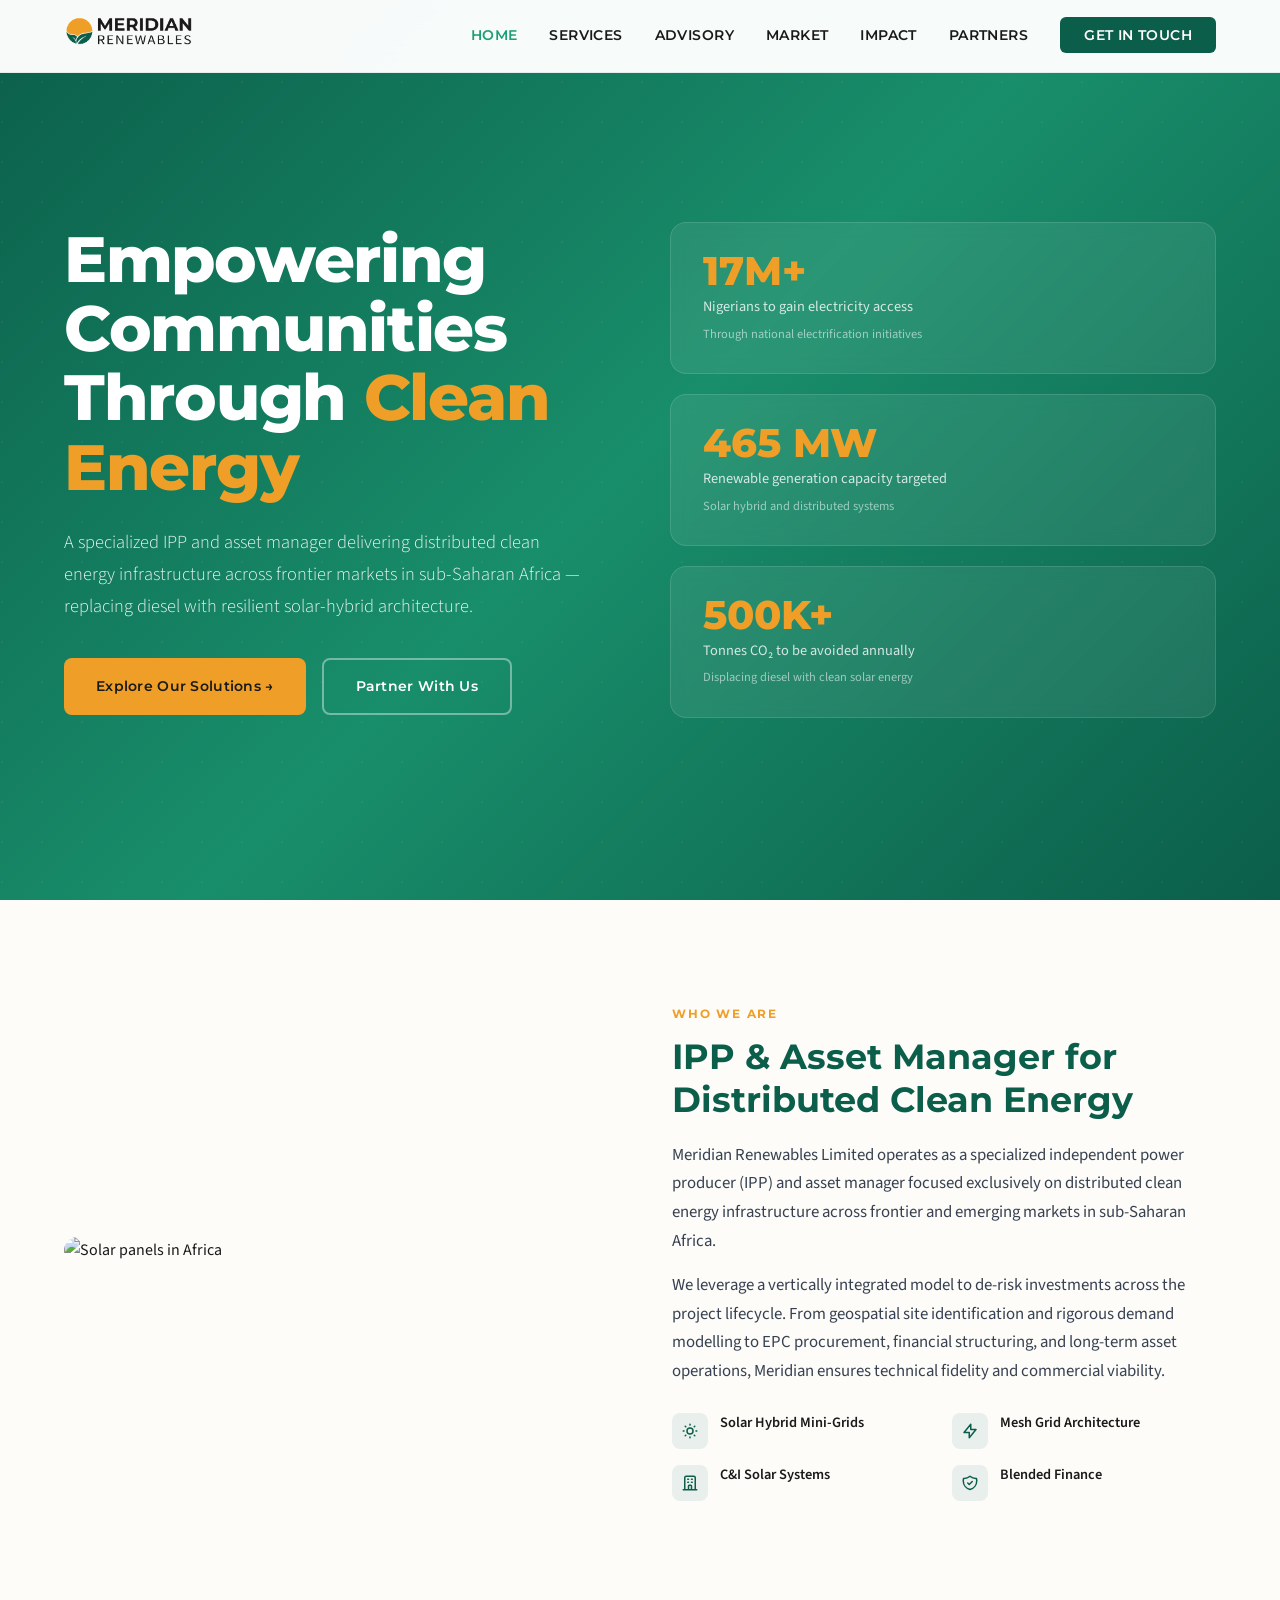
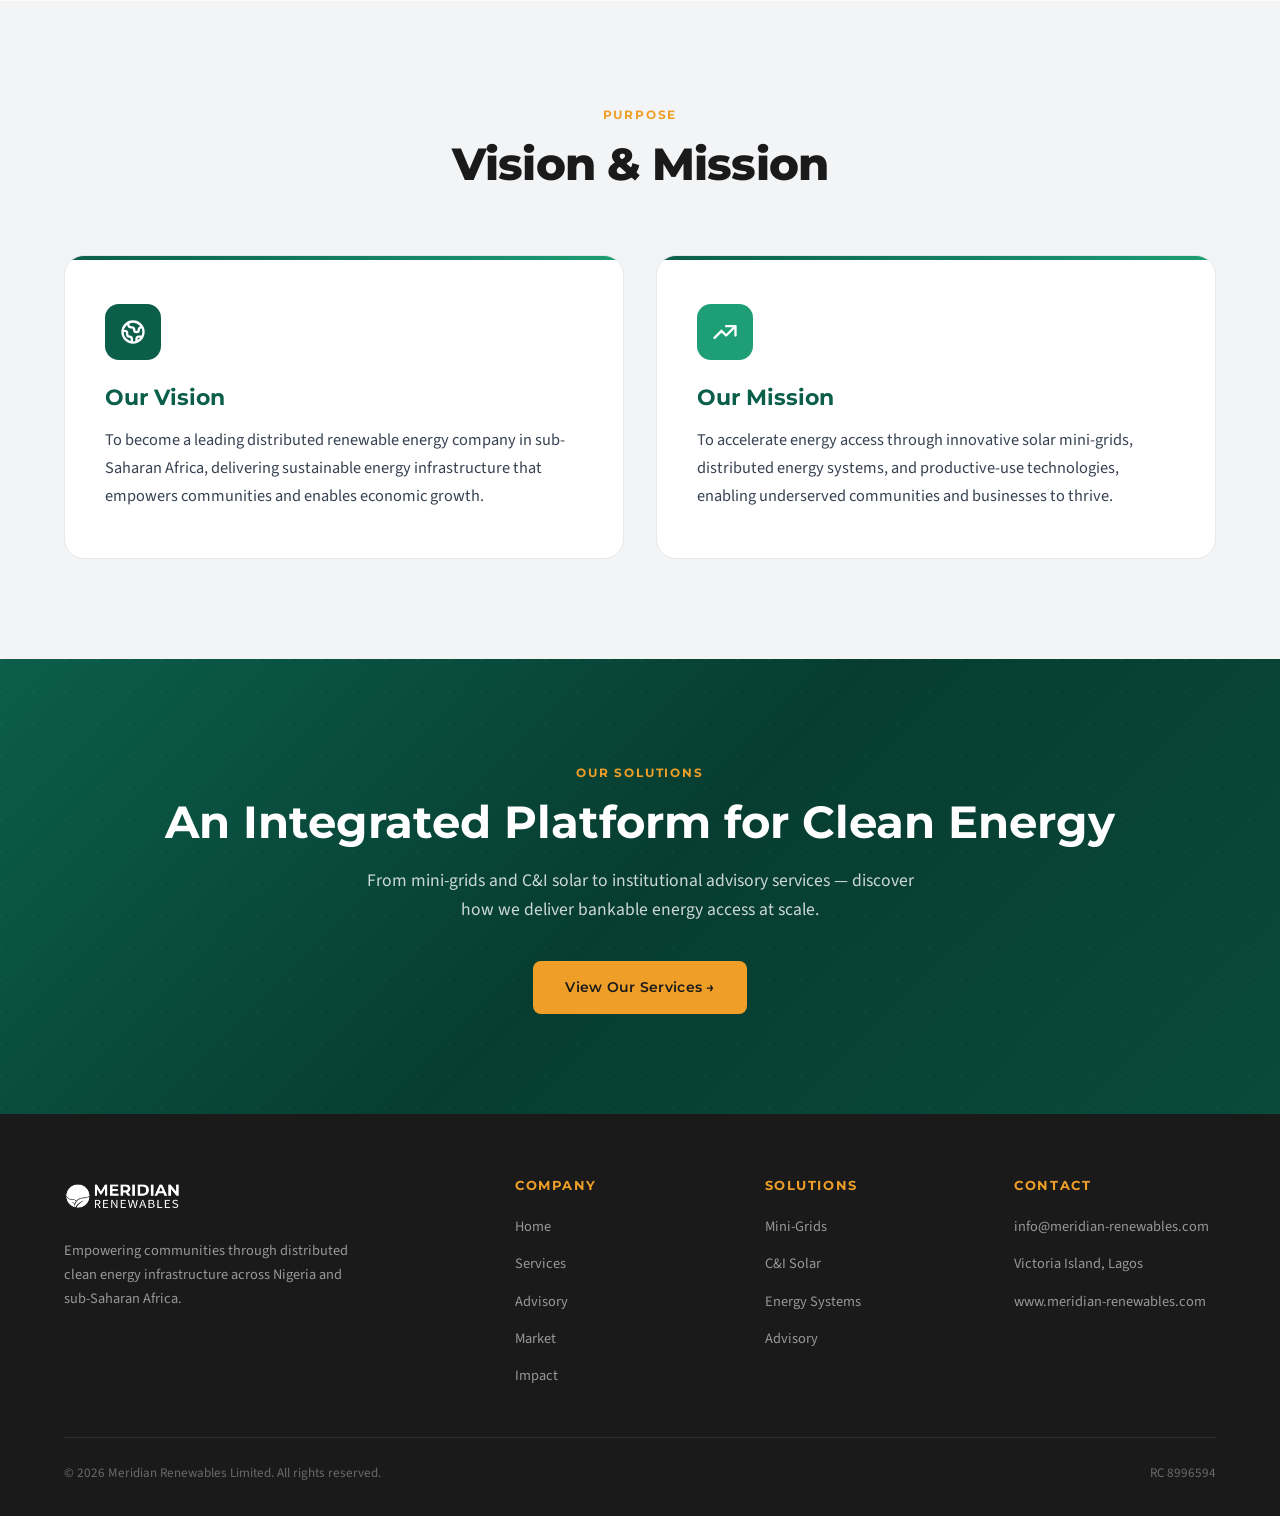
==== commit f5dfd9d9: "Add dark mode support and remove gold accent squares - Full dark mode via prefers-color-scheme with " ====
--- a/index.html
+++ b/index.html
@@ -5,19 +5,54 @@
 <meta name="viewport" content="width=device-width, initial-scale=1.0">
 <title>Meridian Renewables — Empowering Communities Through Distributed Clean Energy</title>
 <meta name="description" content="Meridian Renewables is a specialized IPP and asset manager focused on distributed clean energy infrastructure across frontier and emerging markets in sub-Saharan Africa.">
+<meta name="theme-color" content="#0B5E4A" media="(prefers-color-scheme: light)">
+<meta name="theme-color" content="#121518" media="(prefers-color-scheme: dark)">
+<link rel="canonical" href="https://www.meridian-renewables.com/">
 <link rel="icon" type="image/png" href="images/favicon.png">
+<link rel="apple-touch-icon" href="images/favicon.png">
+<!-- Open Graph -->
+<meta property="og:type" content="website">
+<meta property="og:title" content="Meridian Renewables — Empowering Communities Through Clean Energy">
+<meta property="og:description" content="A specialized IPP and asset manager delivering distributed clean energy infrastructure across frontier markets in sub-Saharan Africa.">
+<meta property="og:url" content="https://www.meridian-renewables.com/">
+<meta property="og:image" content="https://www.meridian-renewables.com/images/logo-horizontal.png">
+<meta property="og:site_name" content="Meridian Renewables">
+<!-- Twitter Card -->
+<meta name="twitter:card" content="summary_large_image">
+<meta name="twitter:title" content="Meridian Renewables — Empowering Communities Through Clean Energy">
+<meta name="twitter:description" content="A specialized IPP and asset manager delivering distributed clean energy infrastructure across frontier markets in sub-Saharan Africa.">
+<meta name="twitter:image" content="https://www.meridian-renewables.com/images/logo-horizontal.png">
 <link rel="preconnect" href="https://fonts.googleapis.com">
 <link rel="preconnect" href="https://fonts.gstatic.com" crossorigin>
 <link href="https://fonts.googleapis.com/css2?family=Montserrat:wght@400;500;600;700;800&family=Source+Sans+3:ital,wght@0,300;0,400;0,500;0,600;0,700;1,400&display=swap" rel="stylesheet">
-<link rel="stylesheet" href="css/style.css">
+<link rel="stylesheet" href="css/style.min.css">
+<script type="application/ld+json">
+{
+  "@context": "https://schema.org",
+  "@type": "Organization",
+  "name": "Meridian Renewables Limited",
+  "url": "https://www.meridian-renewables.com",
+  "logo": "https://www.meridian-renewables.com/images/logo-horizontal.png",
+  "description": "Specialized independent power producer (IPP) and asset manager focused on distributed clean energy infrastructure across frontier and emerging markets in sub-Saharan Africa.",
+  "address": {
+    "@type": "PostalAddress",
+    "streetAddress": "13A AJ Marinho Drive",
+    "addressLocality": "Victoria Island, Lagos",
+    "addressCountry": "NG"
+  },
+  "email": "info@meridian-renewables.com",
+  "sameAs": []
+}
+</script>
 </head>
 <body>
+<a href="#main" class="skip-link">Skip to main content</a>
 
 <!-- NAVIGATION -->
 <nav class="nav" id="nav">
   <div class="nav-inner">
     <a href="index.html" class="nav-logo">
-      <img src="images/logo-horizontal.png" alt="Meridian Renewables">
+      <picture><source srcset="images/logo-horizontal-dark.png" media="(prefers-color-scheme: dark)"><img src="images/logo-horizontal.png" alt="Meridian Renewables"></picture>
     </a>
     <ul class="nav-links" id="navLinks">
       <li><a href="index.html" class="active">Home</a></li>
@@ -35,6 +70,7 @@
 </nav>
 
 <!-- HERO -->
+<main id="main">
 <section class="hero" id="hero">
   <div class="hero-bg"></div>
   <div class="hero-overlay"></div>
@@ -74,7 +110,6 @@
     <div class="about-grid fade-up">
       <div class="about-image-wrap">
         <img src="https://images.unsplash.com/photo-1508514177221-188b1cf16e9d?w=800&q=80" alt="Solar panels in Africa">
-        <div class="about-accent"></div>
       </div>
       <div class="about-text">
         <span class="section-tag">Who We Are</span>
@@ -84,25 +119,25 @@
         <div class="about-highlights">
           <div class="about-highlight">
             <div class="about-highlight-icon">
-              <svg fill="none" stroke="currentColor" viewBox="0 0 24 24"><path stroke-linecap="round" stroke-linejoin="round" stroke-width="2" d="M12 3v1m0 16v1m9-9h-1M4 12H3m15.364 6.364l-.707-.707M6.343 6.343l-.707-.707m12.728 0l-.707.707M6.343 17.657l-.707.707M16 12a4 4 0 11-8 0 4 4 0 018 0z"/></svg>
+              <svg aria-hidden="true" fill="none" stroke="currentColor" viewBox="0 0 24 24"><path stroke-linecap="round" stroke-linejoin="round" stroke-width="2" d="M12 3v1m0 16v1m9-9h-1M4 12H3m15.364 6.364l-.707-.707M6.343 6.343l-.707-.707m12.728 0l-.707.707M6.343 17.657l-.707.707M16 12a4 4 0 11-8 0 4 4 0 018 0z"/></svg>
             </div>
             <span>Solar Hybrid Mini-Grids</span>
           </div>
           <div class="about-highlight">
             <div class="about-highlight-icon">
-              <svg fill="none" stroke="currentColor" viewBox="0 0 24 24"><path stroke-linecap="round" stroke-linejoin="round" stroke-width="2" d="M13 10V3L4 14h7v7l9-11h-7z"/></svg>
+              <svg aria-hidden="true" fill="none" stroke="currentColor" viewBox="0 0 24 24"><path stroke-linecap="round" stroke-linejoin="round" stroke-width="2" d="M13 10V3L4 14h7v7l9-11h-7z"/></svg>
             </div>
             <span>Mesh Grid Architecture</span>
           </div>
           <div class="about-highlight">
             <div class="about-highlight-icon">
-              <svg fill="none" stroke="currentColor" viewBox="0 0 24 24"><path stroke-linecap="round" stroke-linejoin="round" stroke-width="2" d="M19 21V5a2 2 0 00-2-2H7a2 2 0 00-2 2v16m14 0h2m-2 0h-5m-9 0H3m2 0h5M9 7h1m-1 4h1m4-4h1m-1 4h1m-5 10v-5a1 1 0 011-1h2a1 1 0 011 1v5m-4 0h4"/></svg>
+              <svg aria-hidden="true" fill="none" stroke="currentColor" viewBox="0 0 24 24"><path stroke-linecap="round" stroke-linejoin="round" stroke-width="2" d="M19 21V5a2 2 0 00-2-2H7a2 2 0 00-2 2v16m14 0h2m-2 0h-5m-9 0H3m2 0h5M9 7h1m-1 4h1m4-4h1m-1 4h1m-5 10v-5a1 1 0 011-1h2a1 1 0 011 1v5m-4 0h4"/></svg>
             </div>
             <span>C&I Solar Systems</span>
           </div>
           <div class="about-highlight">
             <div class="about-highlight-icon">
-              <svg fill="none" stroke="currentColor" viewBox="0 0 24 24"><path stroke-linecap="round" stroke-linejoin="round" stroke-width="2" d="M9 12l2 2 4-4m5.618-4.016A11.955 11.955 0 0112 2.944a11.955 11.955 0 01-8.618 3.04A12.02 12.02 0 003 9c0 5.591 3.824 10.29 9 11.622 5.176-1.332 9-6.03 9-11.622 0-1.042-.133-2.052-.382-3.016z"/></svg>
+              <svg aria-hidden="true" fill="none" stroke="currentColor" viewBox="0 0 24 24"><path stroke-linecap="round" stroke-linejoin="round" stroke-width="2" d="M9 12l2 2 4-4m5.618-4.016A11.955 11.955 0 0112 2.944a11.955 11.955 0 01-8.618 3.04A12.02 12.02 0 003 9c0 5.591 3.824 10.29 9 11.622 5.176-1.332 9-6.03 9-11.622 0-1.042-.133-2.052-.382-3.016z"/></svg>
             </div>
             <span>Blended Finance</span>
           </div>
@@ -122,14 +157,14 @@
     <div class="vm-cards fade-up">
       <div class="vm-card">
         <div class="vm-card-icon">
-          <svg fill="none" stroke="currentColor" viewBox="0 0 24 24"><path stroke-linecap="round" stroke-linejoin="round" stroke-width="2" d="M3.055 11H5a2 2 0 012 2v1a2 2 0 002 2 2 2 0 012 2v2.945M8 3.935V5.5A2.5 2.5 0 0010.5 8h.5a2 2 0 012 2 2 2 0 104 0 2 2 0 012-2h1.064M15 20.488V18a2 2 0 012-2h3.064M21 12a9 9 0 11-18 0 9 9 0 0118 0z"/></svg>
+          <svg aria-hidden="true" fill="none" stroke="currentColor" viewBox="0 0 24 24"><path stroke-linecap="round" stroke-linejoin="round" stroke-width="2" d="M3.055 11H5a2 2 0 012 2v1a2 2 0 002 2 2 2 0 012 2v2.945M8 3.935V5.5A2.5 2.5 0 0010.5 8h.5a2 2 0 012 2 2 2 0 104 0 2 2 0 012-2h1.064M15 20.488V18a2 2 0 012-2h3.064M21 12a9 9 0 11-18 0 9 9 0 0118 0z"/></svg>
         </div>
         <h3>Our Vision</h3>
         <p>To become a leading distributed renewable energy company in sub-Saharan Africa, delivering sustainable energy infrastructure that empowers communities and enables economic growth.</p>
       </div>
       <div class="vm-card">
         <div class="vm-card-icon">
-          <svg fill="none" stroke="currentColor" viewBox="0 0 24 24"><path stroke-linecap="round" stroke-linejoin="round" stroke-width="2" d="M13 7h8m0 0v8m0-8l-8 8-4-4-6 6"/></svg>
+          <svg aria-hidden="true" fill="none" stroke="currentColor" viewBox="0 0 24 24"><path stroke-linecap="round" stroke-linejoin="round" stroke-width="2" d="M13 7h8m0 0v8m0-8l-8 8-4-4-6 6"/></svg>
         </div>
         <h3>Our Mission</h3>
         <p>To accelerate energy access through innovative solar mini-grids, distributed energy systems, and productive-use technologies, enabling underserved communities and businesses to thrive.</p>
@@ -149,13 +184,14 @@
     </div>
   </div>
 </section>
+</main>
 
 <!-- FOOTER -->
 <footer class="footer">
   <div class="container">
     <div class="footer-grid">
       <div class="footer-brand">
-        <img src="images/logo-horizontal.png" alt="Meridian Renewables">
+        <picture><source srcset="images/logo-horizontal-dark.png" media="(prefers-color-scheme: dark)"><img src="images/logo-horizontal.png" alt="Meridian Renewables"></picture>
         <p>Empowering communities through distributed clean energy infrastructure across Nigeria and sub-Saharan Africa.</p>
       </div>
       <div>
--- a/css/style.min.css
+++ b/css/style.min.css
@@ -0,0 +1 @@
+:root{--forest:#0B5E4A;--forest-dark:#094A3B;--emerald:#1D9E75;--emerald-light:#5DCAA5;--gold:#EF9F27;--amber:#BA7517;--charcoal:#1A1A1A;--offwhite:#F8F7F4;--cream:#FDFCF9;--grey-100:#F3F4F6;--grey-200:#E5E7EB;--grey-300:#D1D5DB;--grey-500:#6B7280;--grey-700:#374151;--bg-card:#fff;--bg-footer:#1A1A1A;--border-color:#E5E7EB;--nav-bg:rgba(255,255,255,0.97);--nav-border:rgba(11,94,74,0.08);--shadow-color:rgba(0,0,0,0.08);--icon-tint-bg:rgba(11,94,74,0.08);--text-muted:#6B7280}*{margin:0;padding:0;box-sizing:border-box}html{scroll-behavior:smooth;font-size:16px}body{font-family:'Source Sans 3','Segoe UI',sans-serif;color:var(--charcoal);background:var(--cream);line-height:1.7;-webkit-font-smoothing:antialiased}h1,h2,h3,h4,h5,h6{font-family:Montserrat,sans-serif;line-height:1.2;font-weight:700}img{max-width:100%;height:auto}a{color:inherit;text-decoration:none}.container{max-width:1200px;margin:0 auto;padding:0 24px}.nav{position:fixed;top:0;left:0;right:0;z-index:1000;background:var(--nav-bg);backdrop-filter:blur(12px);border-bottom:1px solid var(--nav-border);transition:all .3s ease}.nav.scrolled{box-shadow:0 2px 20px var(--shadow-color)}.nav-inner{max-width:1200px;margin:0 auto;padding:0 24px;display:flex;align-items:center;justify-content:space-between;height:72px}.nav-logo img{height:40px;width:auto}.nav-links{display:flex;gap:32px;align-items:center;list-style:none}.nav-links a{font-family:Montserrat,sans-serif;font-size:.85rem;font-weight:600;letter-spacing:.03em;color:var(--charcoal);transition:color .2s;text-transform:uppercase}.nav-links a:hover{color:var(--emerald)}.nav-cta{background:var(--forest);color:#fff!important;padding:10px 24px;border-radius:6px;transition:background .2s,transform .2s}.nav-cta:hover{background:var(--emerald)!important;transform:translateY(-1px)}.nav-hamburger{display:none;flex-direction:column;gap:5px;cursor:pointer;padding:8px}.nav-hamburger span{width:24px;height:2px;background:var(--charcoal);transition:.3s}.hero{position:relative;min-height:100vh;display:flex;align-items:center;overflow:hidden;background:var(--forest)}.hero-bg{position:absolute;inset:0;background:url('https://images.unsplash.com/photo-1509391366360-2e959784a276?w=1920&q=80') center/cover no-repeat;opacity:.25}.hero-overlay{position:absolute;inset:0;background:linear-gradient(135deg,rgba(11,94,74,.92) 0,rgba(29,158,117,.75) 50%,rgba(11,94,74,.88) 100%)}.hero-pattern{position:absolute;inset:0;background-image:radial-gradient(circle at 2px 2px,rgba(255,255,255,.04) 1px,transparent 0);background-size:40px 40px}.hero-content{position:relative;z-index:2;max-width:1200px;margin:0 auto;padding:120px 24px 80px;display:grid;grid-template-columns:1fr 1fr;gap:60px;align-items:center}.hero-text{color:#fff}.hero-badge{display:inline-flex;align-items:center;gap:8px;background:rgba(255,255,255,.12);border:1px solid rgba(255,255,255,.2);padding:8px 16px;border-radius:100px;font-size:.8rem;font-weight:600;letter-spacing:.1em;text-transform:uppercase;margin-bottom:28px;backdrop-filter:blur(4px)}.hero-badge-dot{width:8px;height:8px;background:var(--gold);border-radius:50%;animation:pulse-dot 2s ease infinite}@keyframes pulse-dot{0%,100%{opacity:1;transform:scale(1)}50%{opacity:.6;transform:scale(1.3)}}.hero h1{font-size:clamp(2.5rem, 5vw, 4rem);font-weight:800;line-height:1.08;margin-bottom:24px;letter-spacing:-.02em}.hero h1 span{color:var(--gold)}.hero-subtitle{font-size:1.15rem;line-height:1.75;opacity:.9;margin-bottom:36px;max-width:520px;font-weight:300}.hero-actions{display:flex;gap:16px;flex-wrap:wrap}.btn{display:inline-flex;align-items:center;gap:8px;padding:14px 32px;border-radius:8px;font-family:Montserrat,sans-serif;font-size:.9rem;font-weight:600;letter-spacing:.02em;transition:all .25s ease;cursor:pointer;border:none}.btn-gold{background:var(--gold);color:var(--charcoal)}.btn-gold:hover{background:var(--amber);transform:translateY(-2px);box-shadow:0 8px 24px rgba(239,159,39,.3)}.btn-outline{background:0 0;color:#fff;border:2px solid rgba(255,255,255,.4)}.btn-outline:hover{border-color:#fff;background:rgba(255,255,255,.1)}.hero-stats{display:flex;flex-direction:column;gap:20px}.hero-stat-card{background:rgba(255,255,255,.08);border:1px solid rgba(255,255,255,.12);backdrop-filter:blur(8px);border-radius:16px;padding:28px 32px;color:#fff;transition:transform .3s,background .3s}.hero-stat-card:hover{transform:translateY(-4px);background:rgba(255,255,255,.12)}.hero-stat-number{font-family:Montserrat,sans-serif;font-size:2.5rem;font-weight:800;color:var(--gold);line-height:1;margin-bottom:4px}.hero-stat-label{font-size:.9rem;opacity:.8;font-weight:400}.hero-stat-desc{font-size:.78rem;opacity:.55;margin-top:4px}.section{padding:100px 0}.section-dark{background:var(--forest);color:#fff}.section-light{background:var(--cream)}.section-grey{background:var(--grey-100)}.section-header{text-align:center;margin-bottom:64px}.section-tag{display:inline-block;font-family:Montserrat,sans-serif;font-size:.75rem;font-weight:700;letter-spacing:.15em;text-transform:uppercase;color:var(--gold);margin-bottom:12px}.section-dark .section-tag{color:var(--gold)}.section-title{font-size:clamp(2rem, 3.5vw, 2.8rem);font-weight:800;letter-spacing:-.02em;margin-bottom:16px;color:var(--charcoal)}.section-dark .section-title{color:#fff}.section-subtitle{font-size:1.1rem;color:var(--grey-500);max-width:640px;margin:0 auto;font-weight:400}.section-dark .section-subtitle{color:rgba(255,255,255,.7)}.about-grid{display:grid;grid-template-columns:1fr 1fr;gap:64px;align-items:center}.about-image-wrap{position:relative;border-radius:20px}.about-image-wrap img{width:100%;height:420px;object-fit:cover;border-radius:20px}.about-text h2{font-size:2.2rem;margin-bottom:20px;color:var(--forest)}.about-text p{font-size:1.05rem;color:var(--grey-700);margin-bottom:16px}.about-highlights{display:grid;grid-template-columns:1fr 1fr;gap:16px;margin-top:28px}.about-highlight{display:flex;align-items:flex-start;gap:12px}.about-highlight-icon{width:36px;height:36px;border-radius:8px;background:var(--icon-tint-bg);display:flex;align-items:center;justify-content:center;flex-shrink:0}.about-highlight-icon svg{width:18px;height:18px;color:var(--forest)}.about-highlight span{font-size:.9rem;font-weight:600;color:var(--charcoal);line-height:1.4}.vm-cards{display:grid;grid-template-columns:1fr 1fr;gap:32px}.vm-card{background:var(--bg-card);border-radius:20px;padding:48px 40px;position:relative;overflow:hidden;border:1px solid var(--border-color);transition:transform .3s,box-shadow .3s}.vm-card:hover{transform:translateY(-4px);box-shadow:0 16px 48px rgba(11,94,74,.1)}.vm-card-icon{width:56px;height:56px;border-radius:14px;display:flex;align-items:center;justify-content:center;margin-bottom:24px}.vm-card:first-child .vm-card-icon{background:var(--forest)}.vm-card:nth-child(2) .vm-card-icon{background:var(--emerald)}.vm-card-icon svg{width:28px;height:28px;color:#fff}.vm-card h3{font-size:1.4rem;color:var(--forest);margin-bottom:16px}.vm-card p{color:var(--grey-700);font-size:1.02rem}.vm-card::after{content:'';position:absolute;top:0;left:0;right:0;height:4px;background:linear-gradient(90deg,var(--forest),var(--emerald))}.services-grid{display:grid;grid-template-columns:repeat(4,1fr);gap:24px}.service-card{background:rgba(255,255,255,.06);border:1px solid rgba(255,255,255,.1);border-radius:20px;padding:36px 28px;transition:all .3s ease;position:relative;overflow:hidden}.service-card::before{content:'';position:absolute;top:0;left:0;right:0;height:3px;background:var(--gold);transform:scaleX(0);transition:transform .3s}.service-card:hover::before{transform:scaleX(1)}.service-card:hover{background:rgba(255,255,255,.1);transform:translateY(-6px)}.service-number{font-family:Montserrat,sans-serif;font-size:3rem;font-weight:800;color:rgba(255,255,255,.08);line-height:1;margin-bottom:16px}.service-card h3{font-size:1.15rem;margin-bottom:12px;color:#fff}.service-card p{font-size:.9rem;line-height:1.6;color:rgba(255,255,255,.65)}.market-top{display:grid;grid-template-columns:1fr 1fr;gap:48px;align-items:center;margin-bottom:64px}.market-text h2{font-size:2.2rem;color:var(--forest);margin-bottom:20px}.market-text p{font-size:1.05rem;color:var(--grey-700);margin-bottom:16px}.market-stats{display:grid;grid-template-columns:repeat(3,1fr);gap:24px}.market-stat{background:var(--bg-card);border-radius:16px;padding:32px 24px;text-align:center;border:1px solid var(--border-color);transition:all .3s}.market-stat:hover{border-color:var(--emerald);box-shadow:0 8px 32px rgba(11,94,74,.08)}.market-stat-value{font-family:Montserrat,sans-serif;font-size:2.4rem;font-weight:800;color:var(--forest);line-height:1;margin-bottom:8px}.market-stat-label{font-size:.85rem;color:var(--grey-500);font-weight:500}.dares-banner{background:linear-gradient(135deg,var(--forest) 0,var(--emerald) 100%);border-radius:20px;padding:40px 48px;color:#fff;display:flex;align-items:center;gap:32px}.dares-banner h3{font-size:1.3rem;margin-bottom:8px}.dares-banner p{font-size:.95rem;opacity:.85;line-height:1.65}.dares-icon{width:72px;height:72px;border-radius:16px;background:rgba(255,255,255,.15);display:flex;align-items:center;justify-content:center;flex-shrink:0}.dares-icon svg{width:36px;height:36px;color:var(--gold)}.tech-grid{display:grid;grid-template-columns:repeat(3,1fr);gap:28px}.tech-card{background:var(--bg-card);border-radius:20px;padding:40px 32px;border:1px solid var(--border-color);transition:all .3s;position:relative}.tech-card:hover{transform:translateY(-4px);box-shadow:0 12px 40px rgba(0,0,0,.06)}.tech-card-icon{width:52px;height:52px;border-radius:14px;background:linear-gradient(135deg,var(--forest),var(--emerald));display:flex;align-items:center;justify-content:center;margin-bottom:20px}.tech-card-icon svg{width:26px;height:26px;color:#fff}.tech-card h3{font-size:1.15rem;color:var(--charcoal);margin-bottom:12px}.tech-card p{font-size:.92rem;color:var(--grey-500);line-height:1.65}.impact-grid{display:grid;grid-template-columns:1fr 1fr;gap:40px}.impact-targets{display:flex;flex-direction:column;gap:16px}.impact-target{display:flex;align-items:center;gap:20px;background:rgba(255,255,255,.06);border:1px solid rgba(255,255,255,.1);border-radius:14px;padding:20px 24px;transition:all .3s}.impact-target:hover{background:rgba(255,255,255,.1)}.impact-target-icon{width:44px;height:44px;border-radius:10px;background:rgba(239,159,39,.15);display:flex;align-items:center;justify-content:center;flex-shrink:0}.impact-target-icon svg{width:22px;height:22px;color:var(--gold)}.impact-target h4{font-size:1rem;margin-bottom:2px}.impact-target p{font-size:.85rem;opacity:.65}.impact-states{background:rgba(255,255,255,.06);border:1px solid rgba(255,255,255,.1);border-radius:20px;padding:36px 32px}.impact-states h3{font-size:1.3rem;margin-bottom:24px;color:var(--gold)}.state-list{display:flex;flex-direction:column;gap:12px}.state-item{display:flex;align-items:center;gap:12px;font-size:1rem;padding:8px 0;border-bottom:1px solid rgba(255,255,255,.06)}.state-dot{width:8px;height:8px;border-radius:50%;background:var(--emerald-light)}.partners-grid{display:grid;grid-template-columns:repeat(3,1fr);gap:24px}.partner-card{background:var(--bg-card);border-radius:16px;padding:32px 28px;text-align:center;border:1px solid var(--border-color);transition:all .3s}.partner-card:hover{border-color:var(--emerald);transform:translateY(-2px)}.partner-icon{width:56px;height:56px;border-radius:14px;margin:0 auto 16px;display:flex;align-items:center;justify-content:center;background:var(--icon-tint-bg)}.partner-icon svg{width:28px;height:28px;color:var(--forest)}.partner-card h4{font-size:1rem;color:var(--charcoal);margin-bottom:6px}.partner-card p{font-size:.85rem;color:var(--grey-500)}.cta-section{padding:100px 0;background:linear-gradient(135deg,var(--forest) 0,#073d31 50%,var(--forest-dark) 100%);position:relative;overflow:hidden;color:#fff;text-align:center}.cta-section::before{content:'';position:absolute;inset:0;background-image:radial-gradient(circle at 1px 1px,rgba(255,255,255,.03) 1px,transparent 0);background-size:32px 32px}.cta-content{position:relative;z-index:2}.cta-content h2{font-size:clamp(2rem, 3.5vw, 2.8rem);margin-bottom:16px}.cta-content p{font-size:1.1rem;opacity:.8;margin-bottom:36px;max-width:560px;margin-left:auto;margin-right:auto}.cta-details{display:flex;justify-content:center;gap:48px;margin-top:48px;flex-wrap:wrap}.cta-detail{display:flex;align-items:center;gap:12px;font-size:.95rem;opacity:.8}.cta-detail svg{width:20px;height:20px;color:var(--gold)}.footer{background:var(--bg-footer);color:#fff;padding:64px 0 32px}.footer-grid{display:grid;grid-template-columns:2fr 1fr 1fr 1fr;gap:48px;margin-bottom:48px}.footer-brand img{height:36px;margin-bottom:16px;filter:brightness(0) invert(1)}.footer-brand p{font-size:.9rem;color:rgba(255,255,255,.55);line-height:1.65;max-width:300px}.footer h4{font-size:.8rem;letter-spacing:.12em;text-transform:uppercase;color:var(--gold);margin-bottom:20px}.footer-links{list-style:none;display:flex;flex-direction:column;gap:10px}.footer-links a{font-size:.9rem;color:rgba(255,255,255,.55);transition:color .2s}.footer-links a:hover{color:var(--emerald-light)}.footer-bottom{border-top:1px solid rgba(255,255,255,.08);padding-top:24px;display:flex;justify-content:space-between;align-items:center;font-size:.82rem;color:rgba(255,255,255,.35)}.fade-up{opacity:0;transform:translateY(30px);transition:opacity .6s ease,transform .6s ease}.fade-up.visible{opacity:1;transform:translateY(0)}@media (max-width:1024px){.services-grid{grid-template-columns:repeat(2,1fr)}.hero-content{grid-template-columns:1fr;gap:40px}.hero-stats{flex-direction:row;flex-wrap:wrap}.hero-stat-card{flex:1;min-width:180px}}@media (max-width:768px){.nav-links{display:none}.nav-hamburger{display:flex}.nav-links.open{display:flex;flex-direction:column;position:absolute;top:72px;left:0;right:0;background:var(--bg-card);padding:24px;gap:16px;border-bottom:1px solid var(--border-color);box-shadow:0 8px 24px rgba(0,0,0,.08)}.about-grid,.impact-grid,.market-top,.vm-cards{grid-template-columns:1fr}.services-grid{grid-template-columns:1fr}.tech-grid{grid-template-columns:1fr}.partners-grid{grid-template-columns:1fr 1fr}.market-stats{grid-template-columns:1fr}.footer-grid{grid-template-columns:1fr 1fr}.hero-stats{flex-direction:column}.dares-banner{flex-direction:column;text-align:center}.cta-details{flex-direction:column;align-items:center;gap:16px}}@media (max-width:480px){.partners-grid{grid-template-columns:1fr}.footer-grid{grid-template-columns:1fr}.about-highlights{grid-template-columns:1fr}}.page-hero{padding:140px 0 80px;background:var(--forest);position:relative;overflow:hidden;background-size:cover;background-position:center}.page-hero::before{content:'';position:absolute;inset:0;background:linear-gradient(135deg,rgba(11,94,74,.92) 0,rgba(29,158,117,.8) 50%,rgba(11,94,74,.9) 100%);z-index:1}.page-hero::after{content:'';position:absolute;inset:0;background-image:radial-gradient(circle at 2px 2px,rgba(255,255,255,.04) 1px,transparent 0);background-size:40px 40px;z-index:2}.page-hero-content{position:relative;z-index:3;color:#fff}.page-hero-content .section-tag{color:var(--gold)}.page-hero-content h1{font-size:clamp(2.2rem, 4vw, 3.2rem);font-weight:800;letter-spacing:-.02em;margin-bottom:16px}.page-hero-content p{font-size:1.1rem;opacity:.8;max-width:600px;font-weight:300;line-height:1.7}.nav-links a.active{color:var(--emerald)}.contact-grid{display:grid;grid-template-columns:1fr 1fr;gap:48px;align-items:start}.contact-info-card{display:flex;align-items:flex-start;gap:16px;padding:20px 0;border-bottom:1px solid var(--border-color)}.contact-info-card:last-child{border-bottom:none}.contact-info-icon{width:44px;height:44px;border-radius:12px;background:var(--icon-tint-bg);display:flex;align-items:center;justify-content:center;flex-shrink:0}.contact-info-icon svg{width:22px;height:22px;color:var(--forest)}.contact-info-card h4{font-size:.95rem;color:var(--charcoal);margin-bottom:4px}.contact-info-card p{font-size:.9rem;color:var(--grey-500)}.contact-form-wrap{background:var(--bg-card);border:1px solid var(--border-color);border-radius:20px;padding:40px}.contact-form-wrap h3{font-size:1.3rem;margin-bottom:24px;color:var(--charcoal)}.form-group{margin-bottom:20px}.form-group label{display:block;font-family:Montserrat,sans-serif;font-size:.8rem;font-weight:600;letter-spacing:.03em;color:var(--charcoal);margin-bottom:6px}.form-group input,.form-group select,.form-group textarea{width:100%;padding:12px 16px;border:1px solid var(--border-color);border-radius:8px;font-family:'Source Sans 3',sans-serif;font-size:.95rem;color:var(--charcoal);transition:border-color .2s;background:var(--cream)}.form-group input:focus,.form-group select:focus,.form-group textarea:focus{outline:2px solid var(--emerald);outline-offset:1px;border-color:var(--emerald)}.btn-submit:focus-visible,.btn:focus-visible,.nav-cta:focus-visible,a:focus-visible,button:focus-visible{outline:2px solid var(--emerald);outline-offset:2px}.skip-link{position:absolute;top:-100%;left:16px;z-index:10000;background:var(--forest);color:#fff;padding:12px 24px;border-radius:0 0 8px 8px;font-family:Montserrat,sans-serif;font-size:.85rem;font-weight:600;text-decoration:none;transition:top .2s ease}.skip-link:focus{top:0;outline:2px solid var(--gold);outline-offset:2px}.form-group textarea{resize:vertical;min-height:120px}.form-row{display:grid;grid-template-columns:1fr 1fr;gap:16px}.btn-submit{background:var(--forest);color:#fff;width:100%;padding:14px;border:none;border-radius:8px;font-family:Montserrat,sans-serif;font-size:.9rem;font-weight:600;cursor:pointer;transition:background .2s,transform .2s}.btn-submit:hover{background:var(--emerald);transform:translateY(-1px)}.timeline{display:grid;grid-template-columns:repeat(7,1fr);gap:8px;margin-top:48px}.timeline-step{text-align:center;position:relative}.timeline-num{width:40px;height:40px;border-radius:50%;background:var(--forest);color:#fff;font-family:Montserrat,sans-serif;font-weight:700;font-size:.85rem;display:flex;align-items:center;justify-content:center;margin:0 auto 10px}.timeline-step h4{font-size:.8rem;color:var(--charcoal);margin-bottom:4px}.timeline-step p{font-size:.72rem;color:var(--grey-500);line-height:1.4}@media (max-width:768px){.contact-grid{grid-template-columns:1fr}.form-row{grid-template-columns:1fr}.timeline{grid-template-columns:repeat(4,1fr)}}@media (max-width:480px){.timeline{grid-template-columns:repeat(2,1fr)}}.advisory-grid{display:grid;grid-template-columns:repeat(2,1fr);gap:28px}.advisory-card{background:rgba(255,255,255,.05);border:1px solid rgba(255,255,255,.1);border-radius:20px;padding:40px 32px;transition:all .3s ease;position:relative;overflow:hidden}.advisory-card::before{content:'';position:absolute;top:0;left:0;right:0;height:3px;background:var(--gold);transform:scaleX(0);transition:transform .3s}.advisory-card:hover::before{transform:scaleX(1)}.advisory-card:hover{background:rgba(255,255,255,.08);transform:translateY(-6px)}.advisory-card-icon{width:48px;height:48px;border-radius:12px;background:rgba(239,159,39,.12);display:flex;align-items:center;justify-content:center;margin-bottom:12px}.advisory-card-icon svg{width:24px;height:24px;color:var(--gold)}.advisory-card-number{font-family:Montserrat,sans-serif;font-size:2.2rem;font-weight:800;color:rgba(255,255,255,.06);line-height:1;margin-bottom:12px}.advisory-card h3{font-size:1.15rem;color:#fff;margin-bottom:12px}.advisory-card p{font-size:.92rem;line-height:1.65;color:rgba(255,255,255,.65)}.advisory-card-line{width:100%;height:1px;background:rgba(255,255,255,.08);margin:20px 0}.advisory-list{list-style:none;display:flex;flex-direction:column;gap:8px}.advisory-list li{font-size:.85rem;color:rgba(255,255,255,.5);padding-left:16px;position:relative}.advisory-list li::before{content:'';position:absolute;left:0;top:8px;width:6px;height:6px;border-radius:50%;background:var(--gold)}.advisory-clients{display:grid;grid-template-columns:repeat(4,1fr);gap:24px}.advisory-client{background:var(--bg-card);border-radius:20px;padding:36px 28px;border:1px solid var(--border-color);text-align:center;transition:all .3s}.advisory-client:hover{border-color:var(--emerald);transform:translateY(-4px);box-shadow:0 12px 40px rgba(0,0,0,.06)}.advisory-client-icon{width:56px;height:56px;border-radius:14px;background:var(--icon-tint-bg);display:flex;align-items:center;justify-content:center;margin:0 auto 16px}.advisory-client-icon svg{width:28px;height:28px;color:var(--forest)}.advisory-client h4{font-size:1rem;color:var(--charcoal);margin-bottom:8px}.advisory-client p{font-size:.88rem;color:var(--grey-500);line-height:1.6}@media (max-width:1024px){.advisory-clients{grid-template-columns:repeat(2,1fr)}}@media (max-width:768px){.advisory-grid{grid-template-columns:1fr}.advisory-clients{grid-template-columns:1fr}}.pu-card{background:var(--bg-card);border:1px solid var(--border-color);border-radius:20px;padding:36px 28px}.pu-card-icon{width:48px;height:48px;border-radius:12px;background:var(--icon-tint-bg);display:flex;align-items:center;justify-content:center;margin-bottom:16px}.pu-card h3{font-size:1.1rem;margin-bottom:10px}.pu-card p{font-size:.9rem;color:var(--text-muted);line-height:1.6}.visual-break{position:relative;height:360px;overflow:hidden}.visual-break-bg{position:absolute;inset:0;background-size:cover;background-position:center;background-repeat:no-repeat}.visual-break-overlay{position:absolute;inset:0}.visual-break-content{position:relative;z-index:2;height:100%;display:flex;align-items:center;justify-content:center;text-align:center}.visual-break-quote{font-family:Montserrat,sans-serif;font-size:clamp(1.4rem, 2.5vw, 2rem);font-weight:700;color:#fff;line-height:1.4;max-width:740px;margin:0 auto}.visual-break-line{width:60px;height:3px;background:var(--gold);margin:20px auto 0;border-radius:2px}.service-card-link{color:#fff;text-decoration:none;border-bottom:1px solid var(--gold)}.success-icon-circle{width:72px;height:72px;border-radius:50%;background:rgba(239,159,39,.2);display:flex;align-items:center;justify-content:center;margin:0 auto 24px}@media (prefers-color-scheme:dark){:root{--emerald:#22B885;--gold:#F5B044;--amber:#D4891F;--charcoal:#E8E8E8;--offwhite:#1A1D21;--cream:#121518;--grey-100:#1E2128;--grey-200:#2A2E35;--grey-300:#3A3F48;--grey-500:#9CA3AF;--grey-700:#C9CDD4;--bg-card:#1C1F26;--bg-footer:#0D0F12;--border-color:#2A2E35;--nav-bg:rgba(18,21,24,0.97);--nav-border:rgba(93,202,165,0.1);--shadow-color:rgba(0,0,0,0.3);--icon-tint-bg:rgba(29,158,117,0.15);--text-muted:#9CA3AF}.form-group input,.form-group select,.form-group textarea{background:var(--grey-100);color:var(--charcoal)}.advisory-client:hover,.tech-card:hover,.vm-card:hover{box-shadow:0 12px 40px rgba(0,0,0,.25)}.market-stat:hover{box-shadow:0 8px 32px rgba(0,0,0,.25)}.footer-brand img{filter:none}.success-icon-circle{background:rgba(245,176,68,.2)}.about-text h2{color:var(--emerald)}.section-title{color:var(--charcoal)}.contact-form-wrap h3{color:var(--charcoal)}}
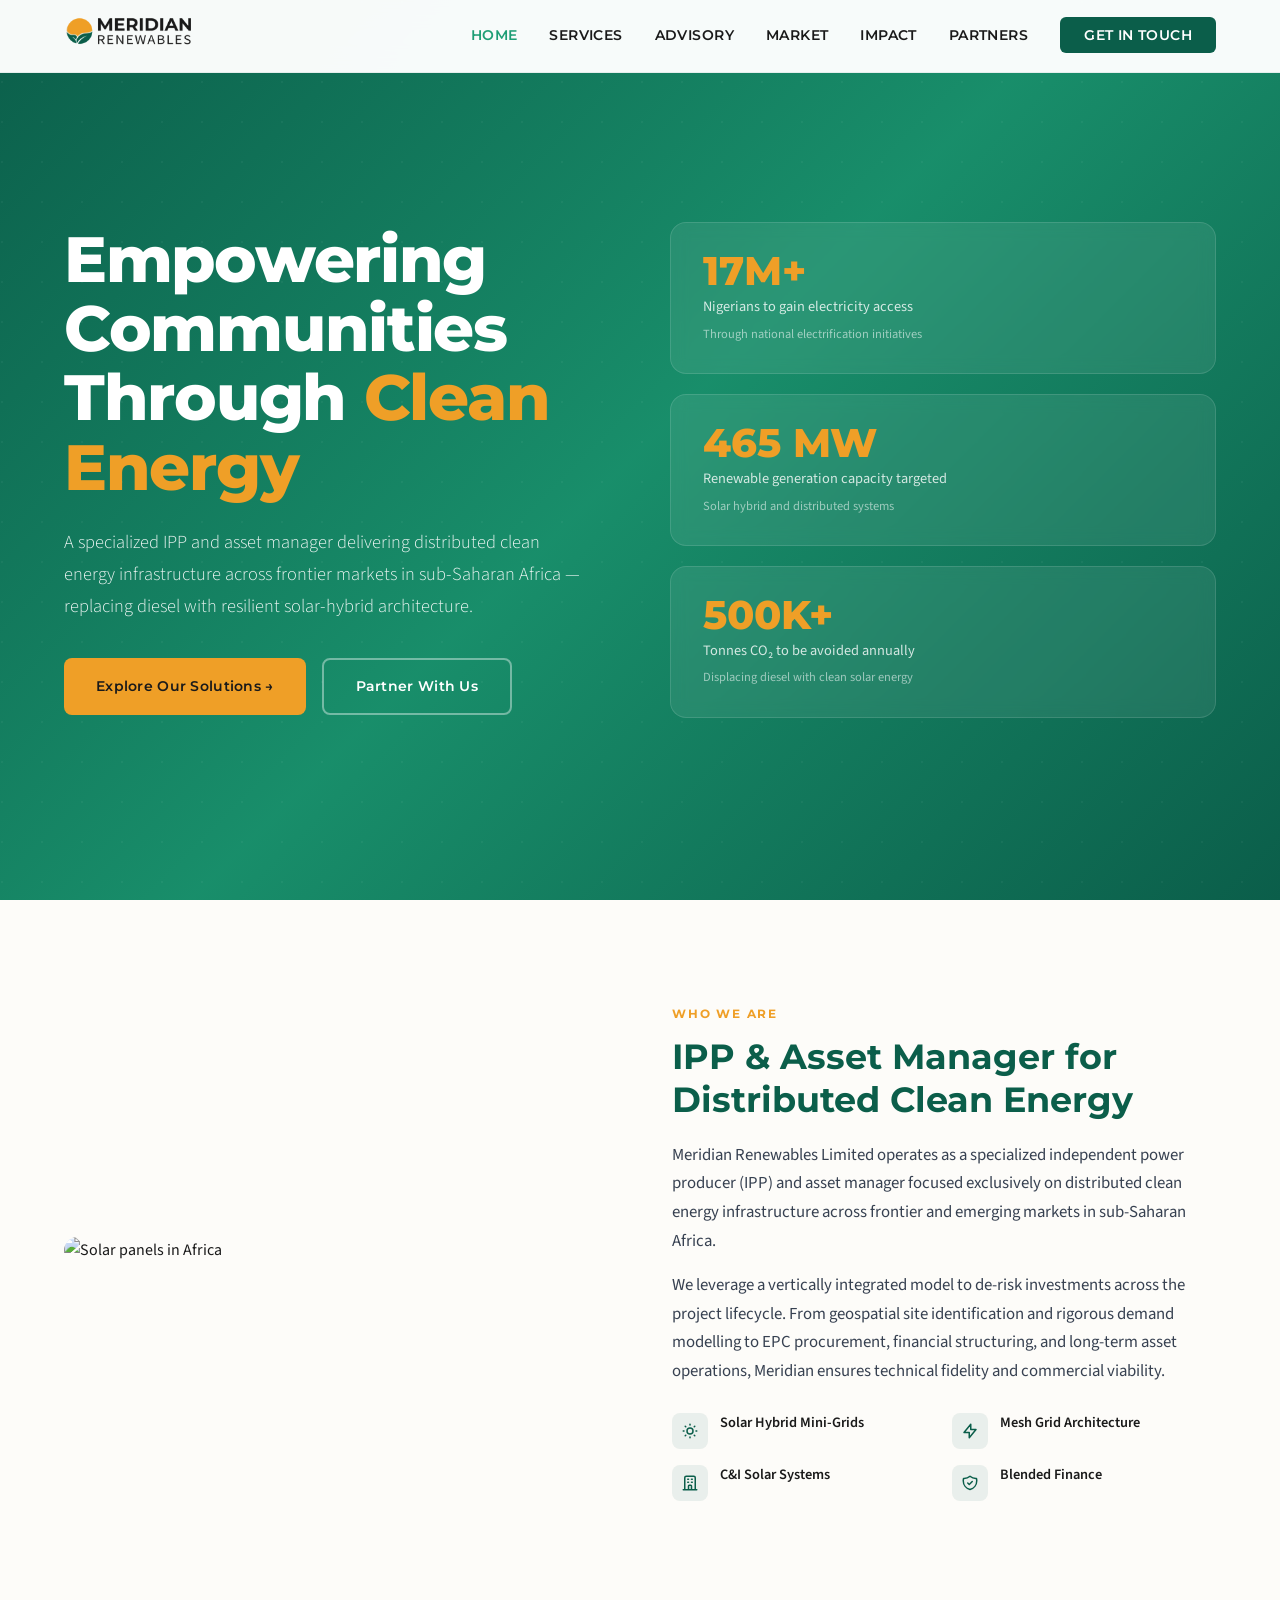
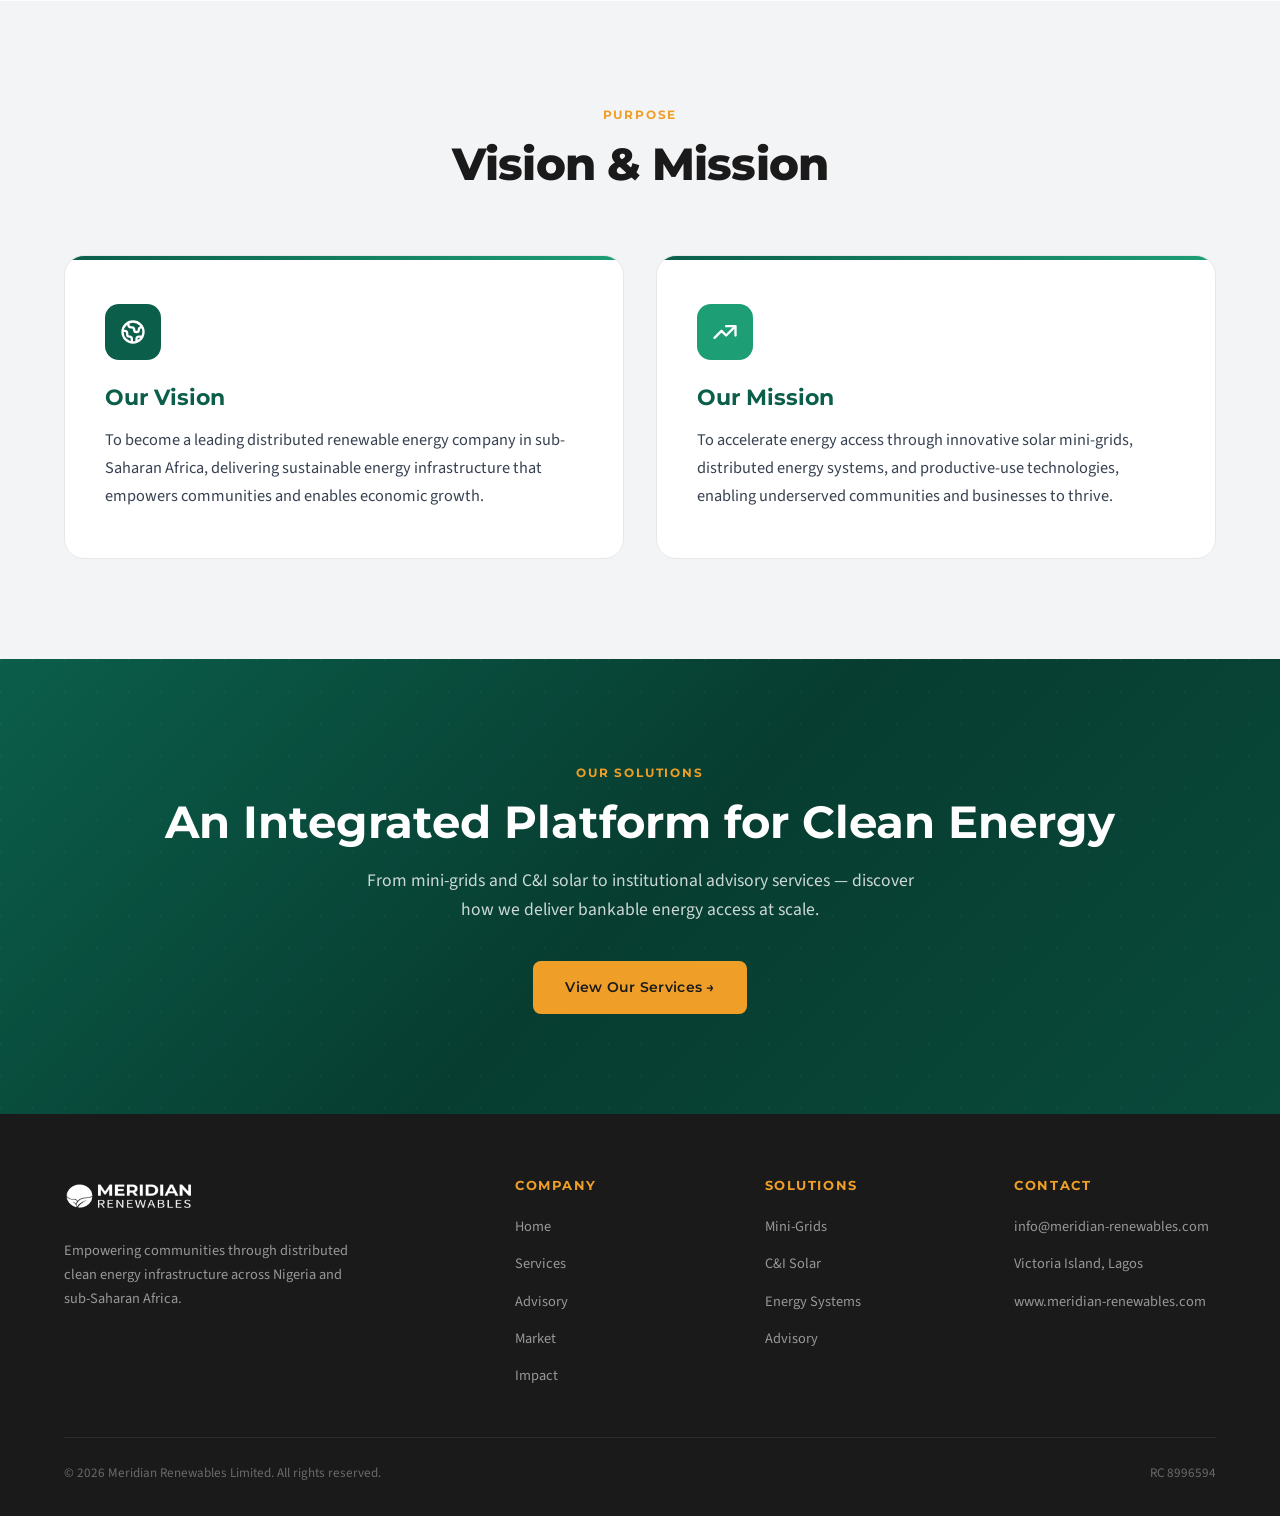
==== commit eefae2fa: "Optimize performance per Lighthouse audit recommendations - Resize logos from 13444px to 400px and c" ====
--- a/index.html
+++ b/index.html
@@ -24,7 +24,9 @@
 <meta name="twitter:image" content="https://www.meridian-renewables.com/images/logo-horizontal.png">
 <link rel="preconnect" href="https://fonts.googleapis.com">
 <link rel="preconnect" href="https://fonts.gstatic.com" crossorigin>
-<link href="https://fonts.googleapis.com/css2?family=Montserrat:wght@400;500;600;700;800&family=Source+Sans+3:ital,wght@0,300;0,400;0,500;0,600;0,700;1,400&display=swap" rel="stylesheet">
+<link rel="preload" as="style" href="https://fonts.googleapis.com/css2?family=Montserrat:wght@400;500;600;700;800&family=Source+Sans+3:ital,wght@0,300;0,400;0,500;0,600;0,700;1,400&display=swap">
+<link href="https://fonts.googleapis.com/css2?family=Montserrat:wght@400;500;600;700;800&family=Source+Sans+3:ital,wght@0,300;0,400;0,500;0,600;0,700;1,400&display=swap" rel="stylesheet" media="print" onload="this.media='all'">
+<noscript><link href="https://fonts.googleapis.com/css2?family=Montserrat:wght@400;500;600;700;800&family=Source+Sans+3:ital,wght@0,300;0,400;0,500;0,600;0,700;1,400&display=swap" rel="stylesheet"></noscript>
 <link rel="stylesheet" href="css/style.min.css">
 <script type="application/ld+json">
 {
@@ -52,7 +54,7 @@
 <nav class="nav" id="nav">
   <div class="nav-inner">
     <a href="index.html" class="nav-logo">
-      <picture><source srcset="images/logo-horizontal-dark.png" media="(prefers-color-scheme: dark)"><img src="images/logo-horizontal.png" alt="Meridian Renewables"></picture>
+      <picture><source srcset="images/logo-horizontal-dark.webp" type="image/webp" media="(prefers-color-scheme: dark)"><source srcset="images/logo-horizontal.webp" type="image/webp"><source srcset="images/logo-horizontal-dark.png" media="(prefers-color-scheme: dark)"><img src="images/logo-horizontal.png" alt="Meridian Renewables" width="131" height="40"></picture>
     </a>
     <ul class="nav-links" id="navLinks">
       <li><a href="index.html" class="active">Home</a></li>
@@ -109,7 +111,7 @@
   <div class="container">
     <div class="about-grid fade-up">
       <div class="about-image-wrap">
-        <img src="https://images.unsplash.com/photo-1508514177221-188b1cf16e9d?w=800&q=80" alt="Solar panels in Africa">
+        <img src="https://images.unsplash.com/photo-1508514177221-188b1cf16e9d?w=800&q=80&fm=webp" alt="Solar panels in Africa" width="800" height="533" loading="lazy">
       </div>
       <div class="about-text">
         <span class="section-tag">Who We Are</span>
@@ -191,7 +193,7 @@
   <div class="container">
     <div class="footer-grid">
       <div class="footer-brand">
-        <picture><source srcset="images/logo-horizontal-dark.png" media="(prefers-color-scheme: dark)"><img src="images/logo-horizontal.png" alt="Meridian Renewables"></picture>
+        <picture><source srcset="images/logo-horizontal-dark.webp" type="image/webp" media="(prefers-color-scheme: dark)"><source srcset="images/logo-horizontal.webp" type="image/webp"><source srcset="images/logo-horizontal-dark.png" media="(prefers-color-scheme: dark)"><img src="images/logo-horizontal.png" alt="Meridian Renewables" width="131" height="40"></picture>
         <p>Empowering communities through distributed clean energy infrastructure across Nigeria and sub-Saharan Africa.</p>
       </div>
       <div>
--- a/css/style.min.css
+++ b/css/style.min.css
@@ -1 +1 @@
-:root{--forest:#0B5E4A;--forest-dark:#094A3B;--emerald:#1D9E75;--emerald-light:#5DCAA5;--gold:#EF9F27;--amber:#BA7517;--charcoal:#1A1A1A;--offwhite:#F8F7F4;--cream:#FDFCF9;--grey-100:#F3F4F6;--grey-200:#E5E7EB;--grey-300:#D1D5DB;--grey-500:#6B7280;--grey-700:#374151;--bg-card:#fff;--bg-footer:#1A1A1A;--border-color:#E5E7EB;--nav-bg:rgba(255,255,255,0.97);--nav-border:rgba(11,94,74,0.08);--shadow-color:rgba(0,0,0,0.08);--icon-tint-bg:rgba(11,94,74,0.08);--text-muted:#6B7280}*{margin:0;padding:0;box-sizing:border-box}html{scroll-behavior:smooth;font-size:16px}body{font-family:'Source Sans 3','Segoe UI',sans-serif;color:var(--charcoal);background:var(--cream);line-height:1.7;-webkit-font-smoothing:antialiased}h1,h2,h3,h4,h5,h6{font-family:Montserrat,sans-serif;line-height:1.2;font-weight:700}img{max-width:100%;height:auto}a{color:inherit;text-decoration:none}.container{max-width:1200px;margin:0 auto;padding:0 24px}.nav{position:fixed;top:0;left:0;right:0;z-index:1000;background:var(--nav-bg);backdrop-filter:blur(12px);border-bottom:1px solid var(--nav-border);transition:all .3s ease}.nav.scrolled{box-shadow:0 2px 20px var(--shadow-color)}.nav-inner{max-width:1200px;margin:0 auto;padding:0 24px;display:flex;align-items:center;justify-content:space-between;height:72px}.nav-logo img{height:40px;width:auto}.nav-links{display:flex;gap:32px;align-items:center;list-style:none}.nav-links a{font-family:Montserrat,sans-serif;font-size:.85rem;font-weight:600;letter-spacing:.03em;color:var(--charcoal);transition:color .2s;text-transform:uppercase}.nav-links a:hover{color:var(--emerald)}.nav-cta{background:var(--forest);color:#fff!important;padding:10px 24px;border-radius:6px;transition:background .2s,transform .2s}.nav-cta:hover{background:var(--emerald)!important;transform:translateY(-1px)}.nav-hamburger{display:none;flex-direction:column;gap:5px;cursor:pointer;padding:8px}.nav-hamburger span{width:24px;height:2px;background:var(--charcoal);transition:.3s}.hero{position:relative;min-height:100vh;display:flex;align-items:center;overflow:hidden;background:var(--forest)}.hero-bg{position:absolute;inset:0;background:url('https://images.unsplash.com/photo-1509391366360-2e959784a276?w=1920&q=80') center/cover no-repeat;opacity:.25}.hero-overlay{position:absolute;inset:0;background:linear-gradient(135deg,rgba(11,94,74,.92) 0,rgba(29,158,117,.75) 50%,rgba(11,94,74,.88) 100%)}.hero-pattern{position:absolute;inset:0;background-image:radial-gradient(circle at 2px 2px,rgba(255,255,255,.04) 1px,transparent 0);background-size:40px 40px}.hero-content{position:relative;z-index:2;max-width:1200px;margin:0 auto;padding:120px 24px 80px;display:grid;grid-template-columns:1fr 1fr;gap:60px;align-items:center}.hero-text{color:#fff}.hero-badge{display:inline-flex;align-items:center;gap:8px;background:rgba(255,255,255,.12);border:1px solid rgba(255,255,255,.2);padding:8px 16px;border-radius:100px;font-size:.8rem;font-weight:600;letter-spacing:.1em;text-transform:uppercase;margin-bottom:28px;backdrop-filter:blur(4px)}.hero-badge-dot{width:8px;height:8px;background:var(--gold);border-radius:50%;animation:pulse-dot 2s ease infinite}@keyframes pulse-dot{0%,100%{opacity:1;transform:scale(1)}50%{opacity:.6;transform:scale(1.3)}}.hero h1{font-size:clamp(2.5rem, 5vw, 4rem);font-weight:800;line-height:1.08;margin-bottom:24px;letter-spacing:-.02em}.hero h1 span{color:var(--gold)}.hero-subtitle{font-size:1.15rem;line-height:1.75;opacity:.9;margin-bottom:36px;max-width:520px;font-weight:300}.hero-actions{display:flex;gap:16px;flex-wrap:wrap}.btn{display:inline-flex;align-items:center;gap:8px;padding:14px 32px;border-radius:8px;font-family:Montserrat,sans-serif;font-size:.9rem;font-weight:600;letter-spacing:.02em;transition:all .25s ease;cursor:pointer;border:none}.btn-gold{background:var(--gold);color:var(--charcoal)}.btn-gold:hover{background:var(--amber);transform:translateY(-2px);box-shadow:0 8px 24px rgba(239,159,39,.3)}.btn-outline{background:0 0;color:#fff;border:2px solid rgba(255,255,255,.4)}.btn-outline:hover{border-color:#fff;background:rgba(255,255,255,.1)}.hero-stats{display:flex;flex-direction:column;gap:20px}.hero-stat-card{background:rgba(255,255,255,.08);border:1px solid rgba(255,255,255,.12);backdrop-filter:blur(8px);border-radius:16px;padding:28px 32px;color:#fff;transition:transform .3s,background .3s}.hero-stat-card:hover{transform:translateY(-4px);background:rgba(255,255,255,.12)}.hero-stat-number{font-family:Montserrat,sans-serif;font-size:2.5rem;font-weight:800;color:var(--gold);line-height:1;margin-bottom:4px}.hero-stat-label{font-size:.9rem;opacity:.8;font-weight:400}.hero-stat-desc{font-size:.78rem;opacity:.55;margin-top:4px}.section{padding:100px 0}.section-dark{background:var(--forest);color:#fff}.section-light{background:var(--cream)}.section-grey{background:var(--grey-100)}.section-header{text-align:center;margin-bottom:64px}.section-tag{display:inline-block;font-family:Montserrat,sans-serif;font-size:.75rem;font-weight:700;letter-spacing:.15em;text-transform:uppercase;color:var(--gold);margin-bottom:12px}.section-dark .section-tag{color:var(--gold)}.section-title{font-size:clamp(2rem, 3.5vw, 2.8rem);font-weight:800;letter-spacing:-.02em;margin-bottom:16px;color:var(--charcoal)}.section-dark .section-title{color:#fff}.section-subtitle{font-size:1.1rem;color:var(--grey-500);max-width:640px;margin:0 auto;font-weight:400}.section-dark .section-subtitle{color:rgba(255,255,255,.7)}.about-grid{display:grid;grid-template-columns:1fr 1fr;gap:64px;align-items:center}.about-image-wrap{position:relative;border-radius:20px}.about-image-wrap img{width:100%;height:420px;object-fit:cover;border-radius:20px}.about-text h2{font-size:2.2rem;margin-bottom:20px;color:var(--forest)}.about-text p{font-size:1.05rem;color:var(--grey-700);margin-bottom:16px}.about-highlights{display:grid;grid-template-columns:1fr 1fr;gap:16px;margin-top:28px}.about-highlight{display:flex;align-items:flex-start;gap:12px}.about-highlight-icon{width:36px;height:36px;border-radius:8px;background:var(--icon-tint-bg);display:flex;align-items:center;justify-content:center;flex-shrink:0}.about-highlight-icon svg{width:18px;height:18px;color:var(--forest)}.about-highlight span{font-size:.9rem;font-weight:600;color:var(--charcoal);line-height:1.4}.vm-cards{display:grid;grid-template-columns:1fr 1fr;gap:32px}.vm-card{background:var(--bg-card);border-radius:20px;padding:48px 40px;position:relative;overflow:hidden;border:1px solid var(--border-color);transition:transform .3s,box-shadow .3s}.vm-card:hover{transform:translateY(-4px);box-shadow:0 16px 48px rgba(11,94,74,.1)}.vm-card-icon{width:56px;height:56px;border-radius:14px;display:flex;align-items:center;justify-content:center;margin-bottom:24px}.vm-card:first-child .vm-card-icon{background:var(--forest)}.vm-card:nth-child(2) .vm-card-icon{background:var(--emerald)}.vm-card-icon svg{width:28px;height:28px;color:#fff}.vm-card h3{font-size:1.4rem;color:var(--forest);margin-bottom:16px}.vm-card p{color:var(--grey-700);font-size:1.02rem}.vm-card::after{content:'';position:absolute;top:0;left:0;right:0;height:4px;background:linear-gradient(90deg,var(--forest),var(--emerald))}.services-grid{display:grid;grid-template-columns:repeat(4,1fr);gap:24px}.service-card{background:rgba(255,255,255,.06);border:1px solid rgba(255,255,255,.1);border-radius:20px;padding:36px 28px;transition:all .3s ease;position:relative;overflow:hidden}.service-card::before{content:'';position:absolute;top:0;left:0;right:0;height:3px;background:var(--gold);transform:scaleX(0);transition:transform .3s}.service-card:hover::before{transform:scaleX(1)}.service-card:hover{background:rgba(255,255,255,.1);transform:translateY(-6px)}.service-number{font-family:Montserrat,sans-serif;font-size:3rem;font-weight:800;color:rgba(255,255,255,.08);line-height:1;margin-bottom:16px}.service-card h3{font-size:1.15rem;margin-bottom:12px;color:#fff}.service-card p{font-size:.9rem;line-height:1.6;color:rgba(255,255,255,.65)}.market-top{display:grid;grid-template-columns:1fr 1fr;gap:48px;align-items:center;margin-bottom:64px}.market-text h2{font-size:2.2rem;color:var(--forest);margin-bottom:20px}.market-text p{font-size:1.05rem;color:var(--grey-700);margin-bottom:16px}.market-stats{display:grid;grid-template-columns:repeat(3,1fr);gap:24px}.market-stat{background:var(--bg-card);border-radius:16px;padding:32px 24px;text-align:center;border:1px solid var(--border-color);transition:all .3s}.market-stat:hover{border-color:var(--emerald);box-shadow:0 8px 32px rgba(11,94,74,.08)}.market-stat-value{font-family:Montserrat,sans-serif;font-size:2.4rem;font-weight:800;color:var(--forest);line-height:1;margin-bottom:8px}.market-stat-label{font-size:.85rem;color:var(--grey-500);font-weight:500}.dares-banner{background:linear-gradient(135deg,var(--forest) 0,var(--emerald) 100%);border-radius:20px;padding:40px 48px;color:#fff;display:flex;align-items:center;gap:32px}.dares-banner h3{font-size:1.3rem;margin-bottom:8px}.dares-banner p{font-size:.95rem;opacity:.85;line-height:1.65}.dares-icon{width:72px;height:72px;border-radius:16px;background:rgba(255,255,255,.15);display:flex;align-items:center;justify-content:center;flex-shrink:0}.dares-icon svg{width:36px;height:36px;color:var(--gold)}.tech-grid{display:grid;grid-template-columns:repeat(3,1fr);gap:28px}.tech-card{background:var(--bg-card);border-radius:20px;padding:40px 32px;border:1px solid var(--border-color);transition:all .3s;position:relative}.tech-card:hover{transform:translateY(-4px);box-shadow:0 12px 40px rgba(0,0,0,.06)}.tech-card-icon{width:52px;height:52px;border-radius:14px;background:linear-gradient(135deg,var(--forest),var(--emerald));display:flex;align-items:center;justify-content:center;margin-bottom:20px}.tech-card-icon svg{width:26px;height:26px;color:#fff}.tech-card h3{font-size:1.15rem;color:var(--charcoal);margin-bottom:12px}.tech-card p{font-size:.92rem;color:var(--grey-500);line-height:1.65}.impact-grid{display:grid;grid-template-columns:1fr 1fr;gap:40px}.impact-targets{display:flex;flex-direction:column;gap:16px}.impact-target{display:flex;align-items:center;gap:20px;background:rgba(255,255,255,.06);border:1px solid rgba(255,255,255,.1);border-radius:14px;padding:20px 24px;transition:all .3s}.impact-target:hover{background:rgba(255,255,255,.1)}.impact-target-icon{width:44px;height:44px;border-radius:10px;background:rgba(239,159,39,.15);display:flex;align-items:center;justify-content:center;flex-shrink:0}.impact-target-icon svg{width:22px;height:22px;color:var(--gold)}.impact-target h4{font-size:1rem;margin-bottom:2px}.impact-target p{font-size:.85rem;opacity:.65}.impact-states{background:rgba(255,255,255,.06);border:1px solid rgba(255,255,255,.1);border-radius:20px;padding:36px 32px}.impact-states h3{font-size:1.3rem;margin-bottom:24px;color:var(--gold)}.state-list{display:flex;flex-direction:column;gap:12px}.state-item{display:flex;align-items:center;gap:12px;font-size:1rem;padding:8px 0;border-bottom:1px solid rgba(255,255,255,.06)}.state-dot{width:8px;height:8px;border-radius:50%;background:var(--emerald-light)}.partners-grid{display:grid;grid-template-columns:repeat(3,1fr);gap:24px}.partner-card{background:var(--bg-card);border-radius:16px;padding:32px 28px;text-align:center;border:1px solid var(--border-color);transition:all .3s}.partner-card:hover{border-color:var(--emerald);transform:translateY(-2px)}.partner-icon{width:56px;height:56px;border-radius:14px;margin:0 auto 16px;display:flex;align-items:center;justify-content:center;background:var(--icon-tint-bg)}.partner-icon svg{width:28px;height:28px;color:var(--forest)}.partner-card h4{font-size:1rem;color:var(--charcoal);margin-bottom:6px}.partner-card p{font-size:.85rem;color:var(--grey-500)}.cta-section{padding:100px 0;background:linear-gradient(135deg,var(--forest) 0,#073d31 50%,var(--forest-dark) 100%);position:relative;overflow:hidden;color:#fff;text-align:center}.cta-section::before{content:'';position:absolute;inset:0;background-image:radial-gradient(circle at 1px 1px,rgba(255,255,255,.03) 1px,transparent 0);background-size:32px 32px}.cta-content{position:relative;z-index:2}.cta-content h2{font-size:clamp(2rem, 3.5vw, 2.8rem);margin-bottom:16px}.cta-content p{font-size:1.1rem;opacity:.8;margin-bottom:36px;max-width:560px;margin-left:auto;margin-right:auto}.cta-details{display:flex;justify-content:center;gap:48px;margin-top:48px;flex-wrap:wrap}.cta-detail{display:flex;align-items:center;gap:12px;font-size:.95rem;opacity:.8}.cta-detail svg{width:20px;height:20px;color:var(--gold)}.footer{background:var(--bg-footer);color:#fff;padding:64px 0 32px}.footer-grid{display:grid;grid-template-columns:2fr 1fr 1fr 1fr;gap:48px;margin-bottom:48px}.footer-brand img{height:36px;margin-bottom:16px;filter:brightness(0) invert(1)}.footer-brand p{font-size:.9rem;color:rgba(255,255,255,.55);line-height:1.65;max-width:300px}.footer h4{font-size:.8rem;letter-spacing:.12em;text-transform:uppercase;color:var(--gold);margin-bottom:20px}.footer-links{list-style:none;display:flex;flex-direction:column;gap:10px}.footer-links a{font-size:.9rem;color:rgba(255,255,255,.55);transition:color .2s}.footer-links a:hover{color:var(--emerald-light)}.footer-bottom{border-top:1px solid rgba(255,255,255,.08);padding-top:24px;display:flex;justify-content:space-between;align-items:center;font-size:.82rem;color:rgba(255,255,255,.35)}.fade-up{opacity:0;transform:translateY(30px);transition:opacity .6s ease,transform .6s ease}.fade-up.visible{opacity:1;transform:translateY(0)}@media (max-width:1024px){.services-grid{grid-template-columns:repeat(2,1fr)}.hero-content{grid-template-columns:1fr;gap:40px}.hero-stats{flex-direction:row;flex-wrap:wrap}.hero-stat-card{flex:1;min-width:180px}}@media (max-width:768px){.nav-links{display:none}.nav-hamburger{display:flex}.nav-links.open{display:flex;flex-direction:column;position:absolute;top:72px;left:0;right:0;background:var(--bg-card);padding:24px;gap:16px;border-bottom:1px solid var(--border-color);box-shadow:0 8px 24px rgba(0,0,0,.08)}.about-grid,.impact-grid,.market-top,.vm-cards{grid-template-columns:1fr}.services-grid{grid-template-columns:1fr}.tech-grid{grid-template-columns:1fr}.partners-grid{grid-template-columns:1fr 1fr}.market-stats{grid-template-columns:1fr}.footer-grid{grid-template-columns:1fr 1fr}.hero-stats{flex-direction:column}.dares-banner{flex-direction:column;text-align:center}.cta-details{flex-direction:column;align-items:center;gap:16px}}@media (max-width:480px){.partners-grid{grid-template-columns:1fr}.footer-grid{grid-template-columns:1fr}.about-highlights{grid-template-columns:1fr}}.page-hero{padding:140px 0 80px;background:var(--forest);position:relative;overflow:hidden;background-size:cover;background-position:center}.page-hero::before{content:'';position:absolute;inset:0;background:linear-gradient(135deg,rgba(11,94,74,.92) 0,rgba(29,158,117,.8) 50%,rgba(11,94,74,.9) 100%);z-index:1}.page-hero::after{content:'';position:absolute;inset:0;background-image:radial-gradient(circle at 2px 2px,rgba(255,255,255,.04) 1px,transparent 0);background-size:40px 40px;z-index:2}.page-hero-content{position:relative;z-index:3;color:#fff}.page-hero-content .section-tag{color:var(--gold)}.page-hero-content h1{font-size:clamp(2.2rem, 4vw, 3.2rem);font-weight:800;letter-spacing:-.02em;margin-bottom:16px}.page-hero-content p{font-size:1.1rem;opacity:.8;max-width:600px;font-weight:300;line-height:1.7}.nav-links a.active{color:var(--emerald)}.contact-grid{display:grid;grid-template-columns:1fr 1fr;gap:48px;align-items:start}.contact-info-card{display:flex;align-items:flex-start;gap:16px;padding:20px 0;border-bottom:1px solid var(--border-color)}.contact-info-card:last-child{border-bottom:none}.contact-info-icon{width:44px;height:44px;border-radius:12px;background:var(--icon-tint-bg);display:flex;align-items:center;justify-content:center;flex-shrink:0}.contact-info-icon svg{width:22px;height:22px;color:var(--forest)}.contact-info-card h4{font-size:.95rem;color:var(--charcoal);margin-bottom:4px}.contact-info-card p{font-size:.9rem;color:var(--grey-500)}.contact-form-wrap{background:var(--bg-card);border:1px solid var(--border-color);border-radius:20px;padding:40px}.contact-form-wrap h3{font-size:1.3rem;margin-bottom:24px;color:var(--charcoal)}.form-group{margin-bottom:20px}.form-group label{display:block;font-family:Montserrat,sans-serif;font-size:.8rem;font-weight:600;letter-spacing:.03em;color:var(--charcoal);margin-bottom:6px}.form-group input,.form-group select,.form-group textarea{width:100%;padding:12px 16px;border:1px solid var(--border-color);border-radius:8px;font-family:'Source Sans 3',sans-serif;font-size:.95rem;color:var(--charcoal);transition:border-color .2s;background:var(--cream)}.form-group input:focus,.form-group select:focus,.form-group textarea:focus{outline:2px solid var(--emerald);outline-offset:1px;border-color:var(--emerald)}.btn-submit:focus-visible,.btn:focus-visible,.nav-cta:focus-visible,a:focus-visible,button:focus-visible{outline:2px solid var(--emerald);outline-offset:2px}.skip-link{position:absolute;top:-100%;left:16px;z-index:10000;background:var(--forest);color:#fff;padding:12px 24px;border-radius:0 0 8px 8px;font-family:Montserrat,sans-serif;font-size:.85rem;font-weight:600;text-decoration:none;transition:top .2s ease}.skip-link:focus{top:0;outline:2px solid var(--gold);outline-offset:2px}.form-group textarea{resize:vertical;min-height:120px}.form-row{display:grid;grid-template-columns:1fr 1fr;gap:16px}.btn-submit{background:var(--forest);color:#fff;width:100%;padding:14px;border:none;border-radius:8px;font-family:Montserrat,sans-serif;font-size:.9rem;font-weight:600;cursor:pointer;transition:background .2s,transform .2s}.btn-submit:hover{background:var(--emerald);transform:translateY(-1px)}.timeline{display:grid;grid-template-columns:repeat(7,1fr);gap:8px;margin-top:48px}.timeline-step{text-align:center;position:relative}.timeline-num{width:40px;height:40px;border-radius:50%;background:var(--forest);color:#fff;font-family:Montserrat,sans-serif;font-weight:700;font-size:.85rem;display:flex;align-items:center;justify-content:center;margin:0 auto 10px}.timeline-step h4{font-size:.8rem;color:var(--charcoal);margin-bottom:4px}.timeline-step p{font-size:.72rem;color:var(--grey-500);line-height:1.4}@media (max-width:768px){.contact-grid{grid-template-columns:1fr}.form-row{grid-template-columns:1fr}.timeline{grid-template-columns:repeat(4,1fr)}}@media (max-width:480px){.timeline{grid-template-columns:repeat(2,1fr)}}.advisory-grid{display:grid;grid-template-columns:repeat(2,1fr);gap:28px}.advisory-card{background:rgba(255,255,255,.05);border:1px solid rgba(255,255,255,.1);border-radius:20px;padding:40px 32px;transition:all .3s ease;position:relative;overflow:hidden}.advisory-card::before{content:'';position:absolute;top:0;left:0;right:0;height:3px;background:var(--gold);transform:scaleX(0);transition:transform .3s}.advisory-card:hover::before{transform:scaleX(1)}.advisory-card:hover{background:rgba(255,255,255,.08);transform:translateY(-6px)}.advisory-card-icon{width:48px;height:48px;border-radius:12px;background:rgba(239,159,39,.12);display:flex;align-items:center;justify-content:center;margin-bottom:12px}.advisory-card-icon svg{width:24px;height:24px;color:var(--gold)}.advisory-card-number{font-family:Montserrat,sans-serif;font-size:2.2rem;font-weight:800;color:rgba(255,255,255,.06);line-height:1;margin-bottom:12px}.advisory-card h3{font-size:1.15rem;color:#fff;margin-bottom:12px}.advisory-card p{font-size:.92rem;line-height:1.65;color:rgba(255,255,255,.65)}.advisory-card-line{width:100%;height:1px;background:rgba(255,255,255,.08);margin:20px 0}.advisory-list{list-style:none;display:flex;flex-direction:column;gap:8px}.advisory-list li{font-size:.85rem;color:rgba(255,255,255,.5);padding-left:16px;position:relative}.advisory-list li::before{content:'';position:absolute;left:0;top:8px;width:6px;height:6px;border-radius:50%;background:var(--gold)}.advisory-clients{display:grid;grid-template-columns:repeat(4,1fr);gap:24px}.advisory-client{background:var(--bg-card);border-radius:20px;padding:36px 28px;border:1px solid var(--border-color);text-align:center;transition:all .3s}.advisory-client:hover{border-color:var(--emerald);transform:translateY(-4px);box-shadow:0 12px 40px rgba(0,0,0,.06)}.advisory-client-icon{width:56px;height:56px;border-radius:14px;background:var(--icon-tint-bg);display:flex;align-items:center;justify-content:center;margin:0 auto 16px}.advisory-client-icon svg{width:28px;height:28px;color:var(--forest)}.advisory-client h4{font-size:1rem;color:var(--charcoal);margin-bottom:8px}.advisory-client p{font-size:.88rem;color:var(--grey-500);line-height:1.6}@media (max-width:1024px){.advisory-clients{grid-template-columns:repeat(2,1fr)}}@media (max-width:768px){.advisory-grid{grid-template-columns:1fr}.advisory-clients{grid-template-columns:1fr}}.pu-card{background:var(--bg-card);border:1px solid var(--border-color);border-radius:20px;padding:36px 28px}.pu-card-icon{width:48px;height:48px;border-radius:12px;background:var(--icon-tint-bg);display:flex;align-items:center;justify-content:center;margin-bottom:16px}.pu-card h3{font-size:1.1rem;margin-bottom:10px}.pu-card p{font-size:.9rem;color:var(--text-muted);line-height:1.6}.visual-break{position:relative;height:360px;overflow:hidden}.visual-break-bg{position:absolute;inset:0;background-size:cover;background-position:center;background-repeat:no-repeat}.visual-break-overlay{position:absolute;inset:0}.visual-break-content{position:relative;z-index:2;height:100%;display:flex;align-items:center;justify-content:center;text-align:center}.visual-break-quote{font-family:Montserrat,sans-serif;font-size:clamp(1.4rem, 2.5vw, 2rem);font-weight:700;color:#fff;line-height:1.4;max-width:740px;margin:0 auto}.visual-break-line{width:60px;height:3px;background:var(--gold);margin:20px auto 0;border-radius:2px}.service-card-link{color:#fff;text-decoration:none;border-bottom:1px solid var(--gold)}.success-icon-circle{width:72px;height:72px;border-radius:50%;background:rgba(239,159,39,.2);display:flex;align-items:center;justify-content:center;margin:0 auto 24px}@media (prefers-color-scheme:dark){:root{--emerald:#22B885;--gold:#F5B044;--amber:#D4891F;--charcoal:#E8E8E8;--offwhite:#1A1D21;--cream:#121518;--grey-100:#1E2128;--grey-200:#2A2E35;--grey-300:#3A3F48;--grey-500:#9CA3AF;--grey-700:#C9CDD4;--bg-card:#1C1F26;--bg-footer:#0D0F12;--border-color:#2A2E35;--nav-bg:rgba(18,21,24,0.97);--nav-border:rgba(93,202,165,0.1);--shadow-color:rgba(0,0,0,0.3);--icon-tint-bg:rgba(29,158,117,0.15);--text-muted:#9CA3AF}.form-group input,.form-group select,.form-group textarea{background:var(--grey-100);color:var(--charcoal)}.advisory-client:hover,.tech-card:hover,.vm-card:hover{box-shadow:0 12px 40px rgba(0,0,0,.25)}.market-stat:hover{box-shadow:0 8px 32px rgba(0,0,0,.25)}.footer-brand img{filter:none}.success-icon-circle{background:rgba(245,176,68,.2)}.about-text h2{color:var(--emerald)}.section-title{color:var(--charcoal)}.contact-form-wrap h3{color:var(--charcoal)}}+:root{--forest:#0B5E4A;--forest-dark:#094A3B;--emerald:#1D9E75;--emerald-light:#5DCAA5;--gold:#EF9F27;--amber:#BA7517;--charcoal:#1A1A1A;--offwhite:#F8F7F4;--cream:#FDFCF9;--grey-100:#F3F4F6;--grey-200:#E5E7EB;--grey-300:#D1D5DB;--grey-500:#6B7280;--grey-700:#374151;--bg-card:#fff;--bg-footer:#1A1A1A;--border-color:#E5E7EB;--nav-bg:rgba(255,255,255,0.97);--nav-border:rgba(11,94,74,0.08);--shadow-color:rgba(0,0,0,0.08);--icon-tint-bg:rgba(11,94,74,0.08);--text-muted:#6B7280}*{margin:0;padding:0;box-sizing:border-box}html{scroll-behavior:smooth;font-size:16px}body{font-family:'Source Sans 3','Segoe UI',sans-serif;color:var(--charcoal);background:var(--cream);line-height:1.7;-webkit-font-smoothing:antialiased}h1,h2,h3,h4,h5,h6{font-family:Montserrat,sans-serif;line-height:1.2;font-weight:700}img{max-width:100%;height:auto}a{color:inherit;text-decoration:none}.container{max-width:1200px;margin:0 auto;padding:0 24px}.nav{position:fixed;top:0;left:0;right:0;z-index:1000;background:var(--nav-bg);backdrop-filter:blur(12px);border-bottom:1px solid var(--nav-border);transition:all .3s ease}.nav.scrolled{box-shadow:0 2px 20px var(--shadow-color)}.nav-inner{max-width:1200px;margin:0 auto;padding:0 24px;display:flex;align-items:center;justify-content:space-between;height:72px}.nav-logo img{height:40px;width:auto}.nav-links{display:flex;gap:32px;align-items:center;list-style:none}.nav-links a{font-family:Montserrat,sans-serif;font-size:.85rem;font-weight:600;letter-spacing:.03em;color:var(--charcoal);transition:color .2s;text-transform:uppercase}.nav-links a:hover{color:var(--emerald)}.nav-cta{background:var(--forest);color:#fff!important;padding:10px 24px;border-radius:6px;transition:background .2s,transform .2s}.nav-cta:hover{background:var(--emerald)!important;transform:translateY(-1px)}.nav-hamburger{display:none;flex-direction:column;gap:5px;cursor:pointer;padding:8px}.nav-hamburger span{width:24px;height:2px;background:var(--charcoal);transition:.3s}.hero{position:relative;min-height:100vh;display:flex;align-items:center;overflow:hidden;background:var(--forest)}.hero-bg{position:absolute;inset:0;background:url('https://images.unsplash.com/photo-1509391366360-2e959784a276?w=1920&q=80&fm=webp') center/cover no-repeat;opacity:.25}.hero-overlay{position:absolute;inset:0;background:linear-gradient(135deg,rgba(11,94,74,.92) 0,rgba(29,158,117,.75) 50%,rgba(11,94,74,.88) 100%)}.hero-pattern{position:absolute;inset:0;background-image:radial-gradient(circle at 2px 2px,rgba(255,255,255,.04) 1px,transparent 0);background-size:40px 40px}.hero-content{position:relative;z-index:2;max-width:1200px;margin:0 auto;padding:120px 24px 80px;display:grid;grid-template-columns:1fr 1fr;gap:60px;align-items:center}.hero-text{color:#fff}.hero-badge{display:inline-flex;align-items:center;gap:8px;background:rgba(255,255,255,.12);border:1px solid rgba(255,255,255,.2);padding:8px 16px;border-radius:100px;font-size:.8rem;font-weight:600;letter-spacing:.1em;text-transform:uppercase;margin-bottom:28px;backdrop-filter:blur(4px)}.hero-badge-dot{width:8px;height:8px;background:var(--gold);border-radius:50%;animation:pulse-dot 2s ease infinite}@keyframes pulse-dot{0%,100%{opacity:1;transform:scale(1)}50%{opacity:.6;transform:scale(1.3)}}.hero h1{font-size:clamp(2.5rem, 5vw, 4rem);font-weight:800;line-height:1.08;margin-bottom:24px;letter-spacing:-.02em}.hero h1 span{color:var(--gold)}.hero-subtitle{font-size:1.15rem;line-height:1.75;opacity:.9;margin-bottom:36px;max-width:520px;font-weight:300}.hero-actions{display:flex;gap:16px;flex-wrap:wrap}.btn{display:inline-flex;align-items:center;gap:8px;padding:14px 32px;border-radius:8px;font-family:Montserrat,sans-serif;font-size:.9rem;font-weight:600;letter-spacing:.02em;transition:all .25s ease;cursor:pointer;border:none}.btn-gold{background:var(--gold);color:var(--charcoal)}.btn-gold:hover{background:var(--amber);transform:translateY(-2px);box-shadow:0 8px 24px rgba(239,159,39,.3)}.btn-outline{background:0 0;color:#fff;border:2px solid rgba(255,255,255,.4)}.btn-outline:hover{border-color:#fff;background:rgba(255,255,255,.1)}.hero-stats{display:flex;flex-direction:column;gap:20px}.hero-stat-card{background:rgba(255,255,255,.08);border:1px solid rgba(255,255,255,.12);backdrop-filter:blur(8px);border-radius:16px;padding:28px 32px;color:#fff;transition:transform .3s,background .3s}.hero-stat-card:hover{transform:translateY(-4px);background:rgba(255,255,255,.12)}.hero-stat-number{font-family:Montserrat,sans-serif;font-size:2.5rem;font-weight:800;color:var(--gold);line-height:1;margin-bottom:4px}.hero-stat-label{font-size:.9rem;opacity:.8;font-weight:400}.hero-stat-desc{font-size:.78rem;opacity:.55;margin-top:4px}.section{padding:100px 0}.section-dark{background:var(--forest);color:#fff}.section-light{background:var(--cream)}.section-grey{background:var(--grey-100)}.section-header{text-align:center;margin-bottom:64px}.section-tag{display:inline-block;font-family:Montserrat,sans-serif;font-size:.75rem;font-weight:700;letter-spacing:.15em;text-transform:uppercase;color:var(--gold);margin-bottom:12px}.section-dark .section-tag{color:var(--gold)}.section-title{font-size:clamp(2rem, 3.5vw, 2.8rem);font-weight:800;letter-spacing:-.02em;margin-bottom:16px;color:var(--charcoal)}.section-dark .section-title{color:#fff}.section-subtitle{font-size:1.1rem;color:var(--grey-500);max-width:640px;margin:0 auto;font-weight:400}.section-dark .section-subtitle{color:rgba(255,255,255,.7)}.about-grid{display:grid;grid-template-columns:1fr 1fr;gap:64px;align-items:center}.about-image-wrap{position:relative;border-radius:20px}.about-image-wrap img{width:100%;height:420px;object-fit:cover;border-radius:20px}.about-text h2{font-size:2.2rem;margin-bottom:20px;color:var(--forest)}.about-text p{font-size:1.05rem;color:var(--grey-700);margin-bottom:16px}.about-highlights{display:grid;grid-template-columns:1fr 1fr;gap:16px;margin-top:28px}.about-highlight{display:flex;align-items:flex-start;gap:12px}.about-highlight-icon{width:36px;height:36px;border-radius:8px;background:var(--icon-tint-bg);display:flex;align-items:center;justify-content:center;flex-shrink:0}.about-highlight-icon svg{width:18px;height:18px;color:var(--forest)}.about-highlight span{font-size:.9rem;font-weight:600;color:var(--charcoal);line-height:1.4}.vm-cards{display:grid;grid-template-columns:1fr 1fr;gap:32px}.vm-card{background:var(--bg-card);border-radius:20px;padding:48px 40px;position:relative;overflow:hidden;border:1px solid var(--border-color);transition:transform .3s,box-shadow .3s}.vm-card:hover{transform:translateY(-4px);box-shadow:0 16px 48px rgba(11,94,74,.1)}.vm-card-icon{width:56px;height:56px;border-radius:14px;display:flex;align-items:center;justify-content:center;margin-bottom:24px}.vm-card:first-child .vm-card-icon{background:var(--forest)}.vm-card:nth-child(2) .vm-card-icon{background:var(--emerald)}.vm-card-icon svg{width:28px;height:28px;color:#fff}.vm-card h3{font-size:1.4rem;color:var(--forest);margin-bottom:16px}.vm-card p{color:var(--grey-700);font-size:1.02rem}.vm-card::after{content:'';position:absolute;top:0;left:0;right:0;height:4px;background:linear-gradient(90deg,var(--forest),var(--emerald))}.services-grid{display:grid;grid-template-columns:repeat(4,1fr);gap:24px}.service-card{background:rgba(255,255,255,.06);border:1px solid rgba(255,255,255,.1);border-radius:20px;padding:36px 28px;transition:all .3s ease;position:relative;overflow:hidden}.service-card::before{content:'';position:absolute;top:0;left:0;right:0;height:3px;background:var(--gold);transform:scaleX(0);transition:transform .3s}.service-card:hover::before{transform:scaleX(1)}.service-card:hover{background:rgba(255,255,255,.1);transform:translateY(-6px)}.service-number{font-family:Montserrat,sans-serif;font-size:3rem;font-weight:800;color:rgba(255,255,255,.08);line-height:1;margin-bottom:16px}.service-card h3{font-size:1.15rem;margin-bottom:12px;color:#fff}.service-card p{font-size:.9rem;line-height:1.6;color:rgba(255,255,255,.65)}.market-top{display:grid;grid-template-columns:1fr 1fr;gap:48px;align-items:center;margin-bottom:64px}.market-text h2{font-size:2.2rem;color:var(--forest);margin-bottom:20px}.market-text p{font-size:1.05rem;color:var(--grey-700);margin-bottom:16px}.market-stats{display:grid;grid-template-columns:repeat(3,1fr);gap:24px}.market-stat{background:var(--bg-card);border-radius:16px;padding:32px 24px;text-align:center;border:1px solid var(--border-color);transition:all .3s}.market-stat:hover{border-color:var(--emerald);box-shadow:0 8px 32px rgba(11,94,74,.08)}.market-stat-value{font-family:Montserrat,sans-serif;font-size:2.4rem;font-weight:800;color:var(--forest);line-height:1;margin-bottom:8px}.market-stat-label{font-size:.85rem;color:var(--grey-500);font-weight:500}.dares-banner{background:linear-gradient(135deg,var(--forest) 0,var(--emerald) 100%);border-radius:20px;padding:40px 48px;color:#fff;display:flex;align-items:center;gap:32px}.dares-banner h3{font-size:1.3rem;margin-bottom:8px}.dares-banner p{font-size:.95rem;opacity:.85;line-height:1.65}.dares-icon{width:72px;height:72px;border-radius:16px;background:rgba(255,255,255,.15);display:flex;align-items:center;justify-content:center;flex-shrink:0}.dares-icon svg{width:36px;height:36px;color:var(--gold)}.tech-grid{display:grid;grid-template-columns:repeat(3,1fr);gap:28px}.tech-card{background:var(--bg-card);border-radius:20px;padding:40px 32px;border:1px solid var(--border-color);transition:all .3s;position:relative}.tech-card:hover{transform:translateY(-4px);box-shadow:0 12px 40px rgba(0,0,0,.06)}.tech-card-icon{width:52px;height:52px;border-radius:14px;background:linear-gradient(135deg,var(--forest),var(--emerald));display:flex;align-items:center;justify-content:center;margin-bottom:20px}.tech-card-icon svg{width:26px;height:26px;color:#fff}.tech-card h3{font-size:1.15rem;color:var(--charcoal);margin-bottom:12px}.tech-card p{font-size:.92rem;color:var(--grey-500);line-height:1.65}.impact-grid{display:grid;grid-template-columns:1fr 1fr;gap:40px}.impact-targets{display:flex;flex-direction:column;gap:16px}.impact-target{display:flex;align-items:center;gap:20px;background:rgba(255,255,255,.06);border:1px solid rgba(255,255,255,.1);border-radius:14px;padding:20px 24px;transition:all .3s}.impact-target:hover{background:rgba(255,255,255,.1)}.impact-target-icon{width:44px;height:44px;border-radius:10px;background:rgba(239,159,39,.15);display:flex;align-items:center;justify-content:center;flex-shrink:0}.impact-target-icon svg{width:22px;height:22px;color:var(--gold)}.impact-target h4{font-size:1rem;margin-bottom:2px}.impact-target p{font-size:.85rem;opacity:.65}.impact-states{background:rgba(255,255,255,.06);border:1px solid rgba(255,255,255,.1);border-radius:20px;padding:36px 32px}.impact-states h3{font-size:1.3rem;margin-bottom:24px;color:var(--gold)}.state-list{display:flex;flex-direction:column;gap:12px}.state-item{display:flex;align-items:center;gap:12px;font-size:1rem;padding:8px 0;border-bottom:1px solid rgba(255,255,255,.06)}.state-dot{width:8px;height:8px;border-radius:50%;background:var(--emerald-light)}.partners-grid{display:grid;grid-template-columns:repeat(3,1fr);gap:24px}.partner-card{background:var(--bg-card);border-radius:16px;padding:32px 28px;text-align:center;border:1px solid var(--border-color);transition:all .3s}.partner-card:hover{border-color:var(--emerald);transform:translateY(-2px)}.partner-icon{width:56px;height:56px;border-radius:14px;margin:0 auto 16px;display:flex;align-items:center;justify-content:center;background:var(--icon-tint-bg)}.partner-icon svg{width:28px;height:28px;color:var(--forest)}.partner-card h4{font-size:1rem;color:var(--charcoal);margin-bottom:6px}.partner-card p{font-size:.85rem;color:var(--grey-500)}.cta-section{padding:100px 0;background:linear-gradient(135deg,var(--forest) 0,#073d31 50%,var(--forest-dark) 100%);position:relative;overflow:hidden;color:#fff;text-align:center}.cta-section::before{content:'';position:absolute;inset:0;background-image:radial-gradient(circle at 1px 1px,rgba(255,255,255,.03) 1px,transparent 0);background-size:32px 32px}.cta-content{position:relative;z-index:2}.cta-content h2{font-size:clamp(2rem, 3.5vw, 2.8rem);margin-bottom:16px}.cta-content p{font-size:1.1rem;opacity:.8;margin-bottom:36px;max-width:560px;margin-left:auto;margin-right:auto}.cta-details{display:flex;justify-content:center;gap:48px;margin-top:48px;flex-wrap:wrap}.cta-detail{display:flex;align-items:center;gap:12px;font-size:.95rem;opacity:.8}.cta-detail svg{width:20px;height:20px;color:var(--gold)}.footer{background:var(--bg-footer);color:#fff;padding:64px 0 32px}.footer-grid{display:grid;grid-template-columns:2fr 1fr 1fr 1fr;gap:48px;margin-bottom:48px}.footer-brand img{height:36px;margin-bottom:16px;filter:brightness(0) invert(1)}.footer-brand p{font-size:.9rem;color:rgba(255,255,255,.55);line-height:1.65;max-width:300px}.footer h4{font-size:.8rem;letter-spacing:.12em;text-transform:uppercase;color:var(--gold);margin-bottom:20px}.footer-links{list-style:none;display:flex;flex-direction:column;gap:10px}.footer-links a{font-size:.9rem;color:rgba(255,255,255,.55);transition:color .2s}.footer-links a:hover{color:var(--emerald-light)}.footer-bottom{border-top:1px solid rgba(255,255,255,.08);padding-top:24px;display:flex;justify-content:space-between;align-items:center;font-size:.82rem;color:rgba(255,255,255,.35)}.fade-up{opacity:0;transform:translateY(30px);transition:opacity .6s ease,transform .6s ease}.fade-up.visible{opacity:1;transform:translateY(0)}@media (max-width:1024px){.services-grid{grid-template-columns:repeat(2,1fr)}.hero-content{grid-template-columns:1fr;gap:40px}.hero-stats{flex-direction:row;flex-wrap:wrap}.hero-stat-card{flex:1;min-width:180px}}@media (max-width:768px){.nav-links{display:none}.nav-hamburger{display:flex}.nav-links.open{display:flex;flex-direction:column;position:absolute;top:72px;left:0;right:0;background:var(--bg-card);padding:24px;gap:16px;border-bottom:1px solid var(--border-color);box-shadow:0 8px 24px rgba(0,0,0,.08)}.about-grid,.impact-grid,.market-top,.vm-cards{grid-template-columns:1fr}.services-grid{grid-template-columns:1fr}.tech-grid{grid-template-columns:1fr}.partners-grid{grid-template-columns:1fr 1fr}.market-stats{grid-template-columns:1fr}.footer-grid{grid-template-columns:1fr 1fr}.hero-stats{flex-direction:column}.dares-banner{flex-direction:column;text-align:center}.cta-details{flex-direction:column;align-items:center;gap:16px}}@media (max-width:480px){.partners-grid{grid-template-columns:1fr}.footer-grid{grid-template-columns:1fr}.about-highlights{grid-template-columns:1fr}}.page-hero{padding:140px 0 80px;background:var(--forest);position:relative;overflow:hidden;background-size:cover;background-position:center}.page-hero::before{content:'';position:absolute;inset:0;background:linear-gradient(135deg,rgba(11,94,74,.92) 0,rgba(29,158,117,.8) 50%,rgba(11,94,74,.9) 100%);z-index:1}.page-hero::after{content:'';position:absolute;inset:0;background-image:radial-gradient(circle at 2px 2px,rgba(255,255,255,.04) 1px,transparent 0);background-size:40px 40px;z-index:2}.page-hero-content{position:relative;z-index:3;color:#fff}.page-hero-content .section-tag{color:var(--gold)}.page-hero-content h1{font-size:clamp(2.2rem, 4vw, 3.2rem);font-weight:800;letter-spacing:-.02em;margin-bottom:16px}.page-hero-content p{font-size:1.1rem;opacity:.8;max-width:600px;font-weight:300;line-height:1.7}.nav-links a.active{color:var(--emerald)}.contact-grid{display:grid;grid-template-columns:1fr 1fr;gap:48px;align-items:start}.contact-info-card{display:flex;align-items:flex-start;gap:16px;padding:20px 0;border-bottom:1px solid var(--border-color)}.contact-info-card:last-child{border-bottom:none}.contact-info-icon{width:44px;height:44px;border-radius:12px;background:var(--icon-tint-bg);display:flex;align-items:center;justify-content:center;flex-shrink:0}.contact-info-icon svg{width:22px;height:22px;color:var(--forest)}.contact-info-card h4{font-size:.95rem;color:var(--charcoal);margin-bottom:4px}.contact-info-card p{font-size:.9rem;color:var(--grey-500)}.contact-form-wrap{background:var(--bg-card);border:1px solid var(--border-color);border-radius:20px;padding:40px}.contact-form-wrap h3{font-size:1.3rem;margin-bottom:24px;color:var(--charcoal)}.form-group{margin-bottom:20px}.form-group label{display:block;font-family:Montserrat,sans-serif;font-size:.8rem;font-weight:600;letter-spacing:.03em;color:var(--charcoal);margin-bottom:6px}.form-group input,.form-group select,.form-group textarea{width:100%;padding:12px 16px;border:1px solid var(--border-color);border-radius:8px;font-family:'Source Sans 3',sans-serif;font-size:.95rem;color:var(--charcoal);transition:border-color .2s;background:var(--cream)}.form-group input:focus,.form-group select:focus,.form-group textarea:focus{outline:2px solid var(--emerald);outline-offset:1px;border-color:var(--emerald)}.btn-submit:focus-visible,.btn:focus-visible,.nav-cta:focus-visible,a:focus-visible,button:focus-visible{outline:2px solid var(--emerald);outline-offset:2px}.skip-link{position:absolute;top:-100%;left:16px;z-index:10000;background:var(--forest);color:#fff;padding:12px 24px;border-radius:0 0 8px 8px;font-family:Montserrat,sans-serif;font-size:.85rem;font-weight:600;text-decoration:none;transition:top .2s ease}.skip-link:focus{top:0;outline:2px solid var(--gold);outline-offset:2px}.form-group textarea{resize:vertical;min-height:120px}.form-row{display:grid;grid-template-columns:1fr 1fr;gap:16px}.btn-submit{background:var(--forest);color:#fff;width:100%;padding:14px;border:none;border-radius:8px;font-family:Montserrat,sans-serif;font-size:.9rem;font-weight:600;cursor:pointer;transition:background .2s,transform .2s}.btn-submit:hover{background:var(--emerald);transform:translateY(-1px)}.timeline{display:grid;grid-template-columns:repeat(7,1fr);gap:8px;margin-top:48px}.timeline-step{text-align:center;position:relative}.timeline-num{width:40px;height:40px;border-radius:50%;background:var(--forest);color:#fff;font-family:Montserrat,sans-serif;font-weight:700;font-size:.85rem;display:flex;align-items:center;justify-content:center;margin:0 auto 10px}.timeline-step h4{font-size:.8rem;color:var(--charcoal);margin-bottom:4px}.timeline-step p{font-size:.72rem;color:var(--grey-500);line-height:1.4}@media (max-width:768px){.contact-grid{grid-template-columns:1fr}.form-row{grid-template-columns:1fr}.timeline{grid-template-columns:repeat(4,1fr)}}@media (max-width:480px){.timeline{grid-template-columns:repeat(2,1fr)}}.advisory-grid{display:grid;grid-template-columns:repeat(2,1fr);gap:28px}.advisory-card{background:rgba(255,255,255,.05);border:1px solid rgba(255,255,255,.1);border-radius:20px;padding:40px 32px;transition:all .3s ease;position:relative;overflow:hidden}.advisory-card::before{content:'';position:absolute;top:0;left:0;right:0;height:3px;background:var(--gold);transform:scaleX(0);transition:transform .3s}.advisory-card:hover::before{transform:scaleX(1)}.advisory-card:hover{background:rgba(255,255,255,.08);transform:translateY(-6px)}.advisory-card-icon{width:48px;height:48px;border-radius:12px;background:rgba(239,159,39,.12);display:flex;align-items:center;justify-content:center;margin-bottom:12px}.advisory-card-icon svg{width:24px;height:24px;color:var(--gold)}.advisory-card-number{font-family:Montserrat,sans-serif;font-size:2.2rem;font-weight:800;color:rgba(255,255,255,.06);line-height:1;margin-bottom:12px}.advisory-card h3{font-size:1.15rem;color:#fff;margin-bottom:12px}.advisory-card p{font-size:.92rem;line-height:1.65;color:rgba(255,255,255,.65)}.advisory-card-line{width:100%;height:1px;background:rgba(255,255,255,.08);margin:20px 0}.advisory-list{list-style:none;display:flex;flex-direction:column;gap:8px}.advisory-list li{font-size:.85rem;color:rgba(255,255,255,.5);padding-left:16px;position:relative}.advisory-list li::before{content:'';position:absolute;left:0;top:8px;width:6px;height:6px;border-radius:50%;background:var(--gold)}.advisory-clients{display:grid;grid-template-columns:repeat(4,1fr);gap:24px}.advisory-client{background:var(--bg-card);border-radius:20px;padding:36px 28px;border:1px solid var(--border-color);text-align:center;transition:all .3s}.advisory-client:hover{border-color:var(--emerald);transform:translateY(-4px);box-shadow:0 12px 40px rgba(0,0,0,.06)}.advisory-client-icon{width:56px;height:56px;border-radius:14px;background:var(--icon-tint-bg);display:flex;align-items:center;justify-content:center;margin:0 auto 16px}.advisory-client-icon svg{width:28px;height:28px;color:var(--forest)}.advisory-client h4{font-size:1rem;color:var(--charcoal);margin-bottom:8px}.advisory-client p{font-size:.88rem;color:var(--grey-500);line-height:1.6}@media (max-width:1024px){.advisory-clients{grid-template-columns:repeat(2,1fr)}}@media (max-width:768px){.advisory-grid{grid-template-columns:1fr}.advisory-clients{grid-template-columns:1fr}}.pu-card{background:var(--bg-card);border:1px solid var(--border-color);border-radius:20px;padding:36px 28px}.pu-card-icon{width:48px;height:48px;border-radius:12px;background:var(--icon-tint-bg);display:flex;align-items:center;justify-content:center;margin-bottom:16px}.pu-card h3{font-size:1.1rem;margin-bottom:10px}.pu-card p{font-size:.9rem;color:var(--text-muted);line-height:1.6}.visual-break{position:relative;height:360px;overflow:hidden}.visual-break-bg{position:absolute;inset:0;background-size:cover;background-position:center;background-repeat:no-repeat}.visual-break-overlay{position:absolute;inset:0}.visual-break-content{position:relative;z-index:2;height:100%;display:flex;align-items:center;justify-content:center;text-align:center}.visual-break-quote{font-family:Montserrat,sans-serif;font-size:clamp(1.4rem, 2.5vw, 2rem);font-weight:700;color:#fff;line-height:1.4;max-width:740px;margin:0 auto}.visual-break-line{width:60px;height:3px;background:var(--gold);margin:20px auto 0;border-radius:2px}.service-card-link{color:#fff;text-decoration:none;border-bottom:1px solid var(--gold)}.success-icon-circle{width:72px;height:72px;border-radius:50%;background:rgba(239,159,39,.2);display:flex;align-items:center;justify-content:center;margin:0 auto 24px}@media (prefers-color-scheme:dark){:root{--emerald:#22B885;--gold:#F5B044;--amber:#D4891F;--charcoal:#E8E8E8;--offwhite:#1A1D21;--cream:#121518;--grey-100:#1E2128;--grey-200:#2A2E35;--grey-300:#3A3F48;--grey-500:#9CA3AF;--grey-700:#C9CDD4;--bg-card:#1C1F26;--bg-footer:#0D0F12;--border-color:#2A2E35;--nav-bg:rgba(18,21,24,0.97);--nav-border:rgba(93,202,165,0.1);--shadow-color:rgba(0,0,0,0.3);--icon-tint-bg:rgba(29,158,117,0.15);--text-muted:#9CA3AF}.form-group input,.form-group select,.form-group textarea{background:var(--grey-100);color:var(--charcoal)}.advisory-client:hover,.tech-card:hover,.vm-card:hover{box-shadow:0 12px 40px rgba(0,0,0,.25)}.market-stat:hover{box-shadow:0 8px 32px rgba(0,0,0,.25)}.footer-brand img{filter:none}.success-icon-circle{background:rgba(245,176,68,.2)}.about-text h2{color:var(--emerald)}.section-title{color:var(--charcoal)}.contact-form-wrap h3{color:var(--charcoal)}}
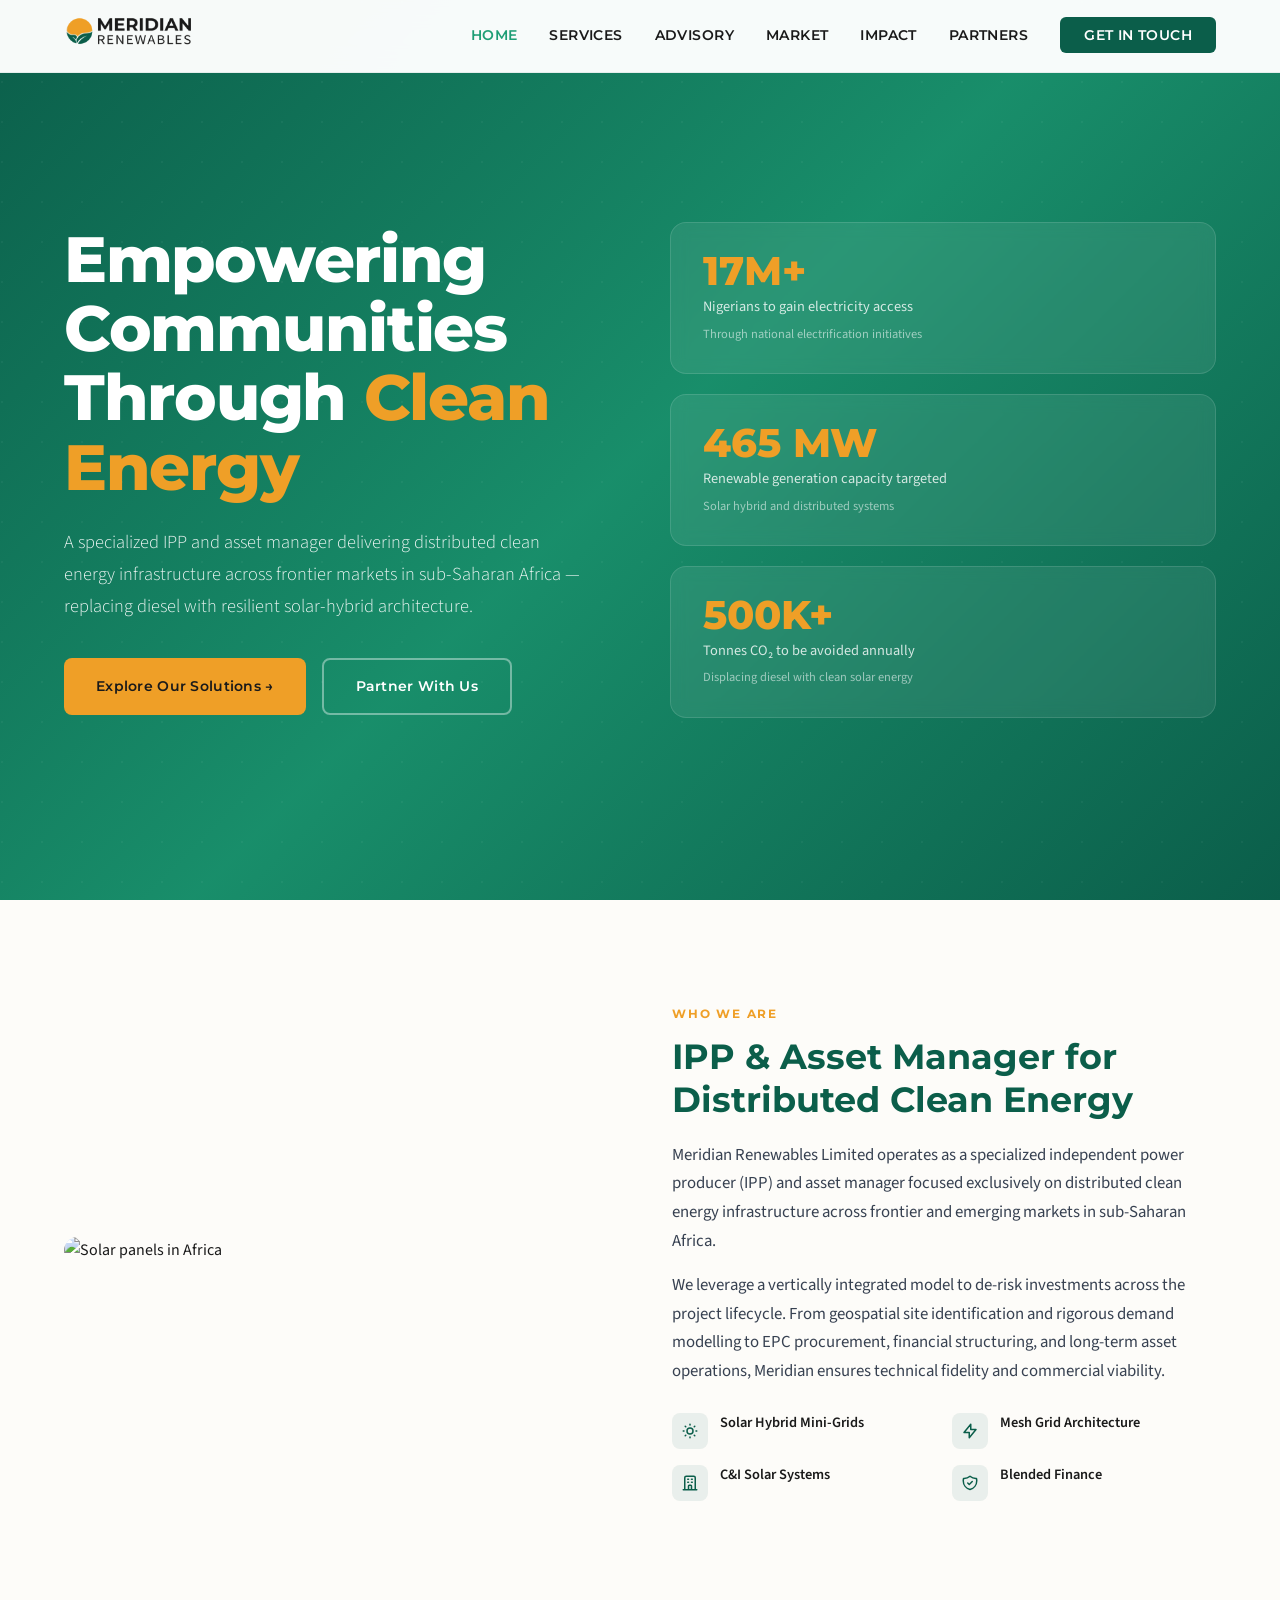
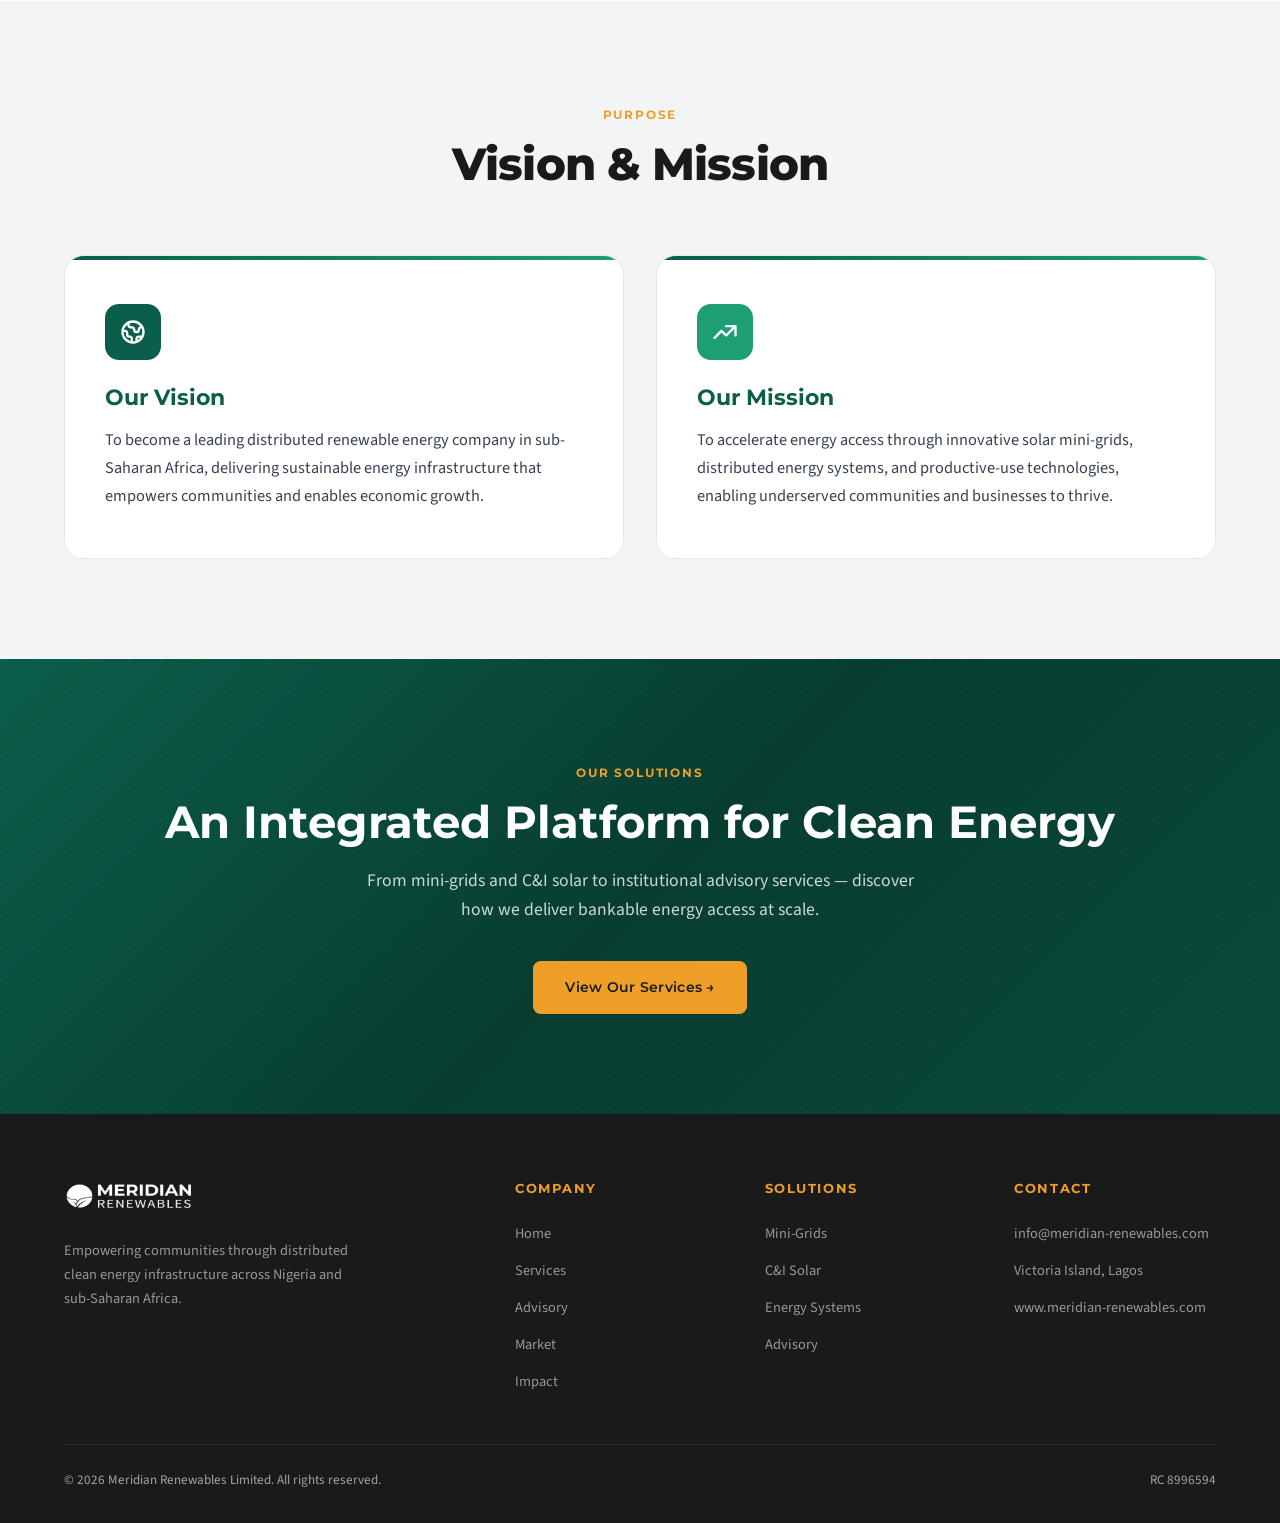
==== commit 04406881: "Fix Lighthouse Best Practices failures (75 → 100 target) - Fix image aspect ratio: resize dark logo " ====
--- a/index.html
+++ b/index.html
@@ -197,7 +197,7 @@
         <p>Empowering communities through distributed clean energy infrastructure across Nigeria and sub-Saharan Africa.</p>
       </div>
       <div>
-        <h4>Company</h4>
+        <p class="footer-heading">Company</p>
         <ul class="footer-links">
           <li><a href="index.html">Home</a></li>
           <li><a href="services.html">Services</a></li>
@@ -207,7 +207,7 @@
         </ul>
       </div>
       <div>
-        <h4>Solutions</h4>
+        <p class="footer-heading">Solutions</p>
         <ul class="footer-links">
           <li><a href="services.html">Mini-Grids</a></li>
           <li><a href="services.html">C&I Solar</a></li>
@@ -216,7 +216,7 @@
         </ul>
       </div>
       <div>
-        <h4>Contact</h4>
+        <p class="footer-heading">Contact</p>
         <ul class="footer-links">
           <li><a href="mailto:info@meridian-renewables.com">info@meridian-renewables.com</a></li>
           <li><a href="contact.html">Victoria Island, Lagos</a></li>
--- a/css/style.min.css
+++ b/css/style.min.css
@@ -1 +1 @@
-:root{--forest:#0B5E4A;--forest-dark:#094A3B;--emerald:#1D9E75;--emerald-light:#5DCAA5;--gold:#EF9F27;--amber:#BA7517;--charcoal:#1A1A1A;--offwhite:#F8F7F4;--cream:#FDFCF9;--grey-100:#F3F4F6;--grey-200:#E5E7EB;--grey-300:#D1D5DB;--grey-500:#6B7280;--grey-700:#374151;--bg-card:#fff;--bg-footer:#1A1A1A;--border-color:#E5E7EB;--nav-bg:rgba(255,255,255,0.97);--nav-border:rgba(11,94,74,0.08);--shadow-color:rgba(0,0,0,0.08);--icon-tint-bg:rgba(11,94,74,0.08);--text-muted:#6B7280}*{margin:0;padding:0;box-sizing:border-box}html{scroll-behavior:smooth;font-size:16px}body{font-family:'Source Sans 3','Segoe UI',sans-serif;color:var(--charcoal);background:var(--cream);line-height:1.7;-webkit-font-smoothing:antialiased}h1,h2,h3,h4,h5,h6{font-family:Montserrat,sans-serif;line-height:1.2;font-weight:700}img{max-width:100%;height:auto}a{color:inherit;text-decoration:none}.container{max-width:1200px;margin:0 auto;padding:0 24px}.nav{position:fixed;top:0;left:0;right:0;z-index:1000;background:var(--nav-bg);backdrop-filter:blur(12px);border-bottom:1px solid var(--nav-border);transition:all .3s ease}.nav.scrolled{box-shadow:0 2px 20px var(--shadow-color)}.nav-inner{max-width:1200px;margin:0 auto;padding:0 24px;display:flex;align-items:center;justify-content:space-between;height:72px}.nav-logo img{height:40px;width:auto}.nav-links{display:flex;gap:32px;align-items:center;list-style:none}.nav-links a{font-family:Montserrat,sans-serif;font-size:.85rem;font-weight:600;letter-spacing:.03em;color:var(--charcoal);transition:color .2s;text-transform:uppercase}.nav-links a:hover{color:var(--emerald)}.nav-cta{background:var(--forest);color:#fff!important;padding:10px 24px;border-radius:6px;transition:background .2s,transform .2s}.nav-cta:hover{background:var(--emerald)!important;transform:translateY(-1px)}.nav-hamburger{display:none;flex-direction:column;gap:5px;cursor:pointer;padding:8px}.nav-hamburger span{width:24px;height:2px;background:var(--charcoal);transition:.3s}.hero{position:relative;min-height:100vh;display:flex;align-items:center;overflow:hidden;background:var(--forest)}.hero-bg{position:absolute;inset:0;background:url('https://images.unsplash.com/photo-1509391366360-2e959784a276?w=1920&q=80&fm=webp') center/cover no-repeat;opacity:.25}.hero-overlay{position:absolute;inset:0;background:linear-gradient(135deg,rgba(11,94,74,.92) 0,rgba(29,158,117,.75) 50%,rgba(11,94,74,.88) 100%)}.hero-pattern{position:absolute;inset:0;background-image:radial-gradient(circle at 2px 2px,rgba(255,255,255,.04) 1px,transparent 0);background-size:40px 40px}.hero-content{position:relative;z-index:2;max-width:1200px;margin:0 auto;padding:120px 24px 80px;display:grid;grid-template-columns:1fr 1fr;gap:60px;align-items:center}.hero-text{color:#fff}.hero-badge{display:inline-flex;align-items:center;gap:8px;background:rgba(255,255,255,.12);border:1px solid rgba(255,255,255,.2);padding:8px 16px;border-radius:100px;font-size:.8rem;font-weight:600;letter-spacing:.1em;text-transform:uppercase;margin-bottom:28px;backdrop-filter:blur(4px)}.hero-badge-dot{width:8px;height:8px;background:var(--gold);border-radius:50%;animation:pulse-dot 2s ease infinite}@keyframes pulse-dot{0%,100%{opacity:1;transform:scale(1)}50%{opacity:.6;transform:scale(1.3)}}.hero h1{font-size:clamp(2.5rem, 5vw, 4rem);font-weight:800;line-height:1.08;margin-bottom:24px;letter-spacing:-.02em}.hero h1 span{color:var(--gold)}.hero-subtitle{font-size:1.15rem;line-height:1.75;opacity:.9;margin-bottom:36px;max-width:520px;font-weight:300}.hero-actions{display:flex;gap:16px;flex-wrap:wrap}.btn{display:inline-flex;align-items:center;gap:8px;padding:14px 32px;border-radius:8px;font-family:Montserrat,sans-serif;font-size:.9rem;font-weight:600;letter-spacing:.02em;transition:all .25s ease;cursor:pointer;border:none}.btn-gold{background:var(--gold);color:var(--charcoal)}.btn-gold:hover{background:var(--amber);transform:translateY(-2px);box-shadow:0 8px 24px rgba(239,159,39,.3)}.btn-outline{background:0 0;color:#fff;border:2px solid rgba(255,255,255,.4)}.btn-outline:hover{border-color:#fff;background:rgba(255,255,255,.1)}.hero-stats{display:flex;flex-direction:column;gap:20px}.hero-stat-card{background:rgba(255,255,255,.08);border:1px solid rgba(255,255,255,.12);backdrop-filter:blur(8px);border-radius:16px;padding:28px 32px;color:#fff;transition:transform .3s,background .3s}.hero-stat-card:hover{transform:translateY(-4px);background:rgba(255,255,255,.12)}.hero-stat-number{font-family:Montserrat,sans-serif;font-size:2.5rem;font-weight:800;color:var(--gold);line-height:1;margin-bottom:4px}.hero-stat-label{font-size:.9rem;opacity:.8;font-weight:400}.hero-stat-desc{font-size:.78rem;opacity:.55;margin-top:4px}.section{padding:100px 0}.section-dark{background:var(--forest);color:#fff}.section-light{background:var(--cream)}.section-grey{background:var(--grey-100)}.section-header{text-align:center;margin-bottom:64px}.section-tag{display:inline-block;font-family:Montserrat,sans-serif;font-size:.75rem;font-weight:700;letter-spacing:.15em;text-transform:uppercase;color:var(--gold);margin-bottom:12px}.section-dark .section-tag{color:var(--gold)}.section-title{font-size:clamp(2rem, 3.5vw, 2.8rem);font-weight:800;letter-spacing:-.02em;margin-bottom:16px;color:var(--charcoal)}.section-dark .section-title{color:#fff}.section-subtitle{font-size:1.1rem;color:var(--grey-500);max-width:640px;margin:0 auto;font-weight:400}.section-dark .section-subtitle{color:rgba(255,255,255,.7)}.about-grid{display:grid;grid-template-columns:1fr 1fr;gap:64px;align-items:center}.about-image-wrap{position:relative;border-radius:20px}.about-image-wrap img{width:100%;height:420px;object-fit:cover;border-radius:20px}.about-text h2{font-size:2.2rem;margin-bottom:20px;color:var(--forest)}.about-text p{font-size:1.05rem;color:var(--grey-700);margin-bottom:16px}.about-highlights{display:grid;grid-template-columns:1fr 1fr;gap:16px;margin-top:28px}.about-highlight{display:flex;align-items:flex-start;gap:12px}.about-highlight-icon{width:36px;height:36px;border-radius:8px;background:var(--icon-tint-bg);display:flex;align-items:center;justify-content:center;flex-shrink:0}.about-highlight-icon svg{width:18px;height:18px;color:var(--forest)}.about-highlight span{font-size:.9rem;font-weight:600;color:var(--charcoal);line-height:1.4}.vm-cards{display:grid;grid-template-columns:1fr 1fr;gap:32px}.vm-card{background:var(--bg-card);border-radius:20px;padding:48px 40px;position:relative;overflow:hidden;border:1px solid var(--border-color);transition:transform .3s,box-shadow .3s}.vm-card:hover{transform:translateY(-4px);box-shadow:0 16px 48px rgba(11,94,74,.1)}.vm-card-icon{width:56px;height:56px;border-radius:14px;display:flex;align-items:center;justify-content:center;margin-bottom:24px}.vm-card:first-child .vm-card-icon{background:var(--forest)}.vm-card:nth-child(2) .vm-card-icon{background:var(--emerald)}.vm-card-icon svg{width:28px;height:28px;color:#fff}.vm-card h3{font-size:1.4rem;color:var(--forest);margin-bottom:16px}.vm-card p{color:var(--grey-700);font-size:1.02rem}.vm-card::after{content:'';position:absolute;top:0;left:0;right:0;height:4px;background:linear-gradient(90deg,var(--forest),var(--emerald))}.services-grid{display:grid;grid-template-columns:repeat(4,1fr);gap:24px}.service-card{background:rgba(255,255,255,.06);border:1px solid rgba(255,255,255,.1);border-radius:20px;padding:36px 28px;transition:all .3s ease;position:relative;overflow:hidden}.service-card::before{content:'';position:absolute;top:0;left:0;right:0;height:3px;background:var(--gold);transform:scaleX(0);transition:transform .3s}.service-card:hover::before{transform:scaleX(1)}.service-card:hover{background:rgba(255,255,255,.1);transform:translateY(-6px)}.service-number{font-family:Montserrat,sans-serif;font-size:3rem;font-weight:800;color:rgba(255,255,255,.08);line-height:1;margin-bottom:16px}.service-card h3{font-size:1.15rem;margin-bottom:12px;color:#fff}.service-card p{font-size:.9rem;line-height:1.6;color:rgba(255,255,255,.65)}.market-top{display:grid;grid-template-columns:1fr 1fr;gap:48px;align-items:center;margin-bottom:64px}.market-text h2{font-size:2.2rem;color:var(--forest);margin-bottom:20px}.market-text p{font-size:1.05rem;color:var(--grey-700);margin-bottom:16px}.market-stats{display:grid;grid-template-columns:repeat(3,1fr);gap:24px}.market-stat{background:var(--bg-card);border-radius:16px;padding:32px 24px;text-align:center;border:1px solid var(--border-color);transition:all .3s}.market-stat:hover{border-color:var(--emerald);box-shadow:0 8px 32px rgba(11,94,74,.08)}.market-stat-value{font-family:Montserrat,sans-serif;font-size:2.4rem;font-weight:800;color:var(--forest);line-height:1;margin-bottom:8px}.market-stat-label{font-size:.85rem;color:var(--grey-500);font-weight:500}.dares-banner{background:linear-gradient(135deg,var(--forest) 0,var(--emerald) 100%);border-radius:20px;padding:40px 48px;color:#fff;display:flex;align-items:center;gap:32px}.dares-banner h3{font-size:1.3rem;margin-bottom:8px}.dares-banner p{font-size:.95rem;opacity:.85;line-height:1.65}.dares-icon{width:72px;height:72px;border-radius:16px;background:rgba(255,255,255,.15);display:flex;align-items:center;justify-content:center;flex-shrink:0}.dares-icon svg{width:36px;height:36px;color:var(--gold)}.tech-grid{display:grid;grid-template-columns:repeat(3,1fr);gap:28px}.tech-card{background:var(--bg-card);border-radius:20px;padding:40px 32px;border:1px solid var(--border-color);transition:all .3s;position:relative}.tech-card:hover{transform:translateY(-4px);box-shadow:0 12px 40px rgba(0,0,0,.06)}.tech-card-icon{width:52px;height:52px;border-radius:14px;background:linear-gradient(135deg,var(--forest),var(--emerald));display:flex;align-items:center;justify-content:center;margin-bottom:20px}.tech-card-icon svg{width:26px;height:26px;color:#fff}.tech-card h3{font-size:1.15rem;color:var(--charcoal);margin-bottom:12px}.tech-card p{font-size:.92rem;color:var(--grey-500);line-height:1.65}.impact-grid{display:grid;grid-template-columns:1fr 1fr;gap:40px}.impact-targets{display:flex;flex-direction:column;gap:16px}.impact-target{display:flex;align-items:center;gap:20px;background:rgba(255,255,255,.06);border:1px solid rgba(255,255,255,.1);border-radius:14px;padding:20px 24px;transition:all .3s}.impact-target:hover{background:rgba(255,255,255,.1)}.impact-target-icon{width:44px;height:44px;border-radius:10px;background:rgba(239,159,39,.15);display:flex;align-items:center;justify-content:center;flex-shrink:0}.impact-target-icon svg{width:22px;height:22px;color:var(--gold)}.impact-target h4{font-size:1rem;margin-bottom:2px}.impact-target p{font-size:.85rem;opacity:.65}.impact-states{background:rgba(255,255,255,.06);border:1px solid rgba(255,255,255,.1);border-radius:20px;padding:36px 32px}.impact-states h3{font-size:1.3rem;margin-bottom:24px;color:var(--gold)}.state-list{display:flex;flex-direction:column;gap:12px}.state-item{display:flex;align-items:center;gap:12px;font-size:1rem;padding:8px 0;border-bottom:1px solid rgba(255,255,255,.06)}.state-dot{width:8px;height:8px;border-radius:50%;background:var(--emerald-light)}.partners-grid{display:grid;grid-template-columns:repeat(3,1fr);gap:24px}.partner-card{background:var(--bg-card);border-radius:16px;padding:32px 28px;text-align:center;border:1px solid var(--border-color);transition:all .3s}.partner-card:hover{border-color:var(--emerald);transform:translateY(-2px)}.partner-icon{width:56px;height:56px;border-radius:14px;margin:0 auto 16px;display:flex;align-items:center;justify-content:center;background:var(--icon-tint-bg)}.partner-icon svg{width:28px;height:28px;color:var(--forest)}.partner-card h4{font-size:1rem;color:var(--charcoal);margin-bottom:6px}.partner-card p{font-size:.85rem;color:var(--grey-500)}.cta-section{padding:100px 0;background:linear-gradient(135deg,var(--forest) 0,#073d31 50%,var(--forest-dark) 100%);position:relative;overflow:hidden;color:#fff;text-align:center}.cta-section::before{content:'';position:absolute;inset:0;background-image:radial-gradient(circle at 1px 1px,rgba(255,255,255,.03) 1px,transparent 0);background-size:32px 32px}.cta-content{position:relative;z-index:2}.cta-content h2{font-size:clamp(2rem, 3.5vw, 2.8rem);margin-bottom:16px}.cta-content p{font-size:1.1rem;opacity:.8;margin-bottom:36px;max-width:560px;margin-left:auto;margin-right:auto}.cta-details{display:flex;justify-content:center;gap:48px;margin-top:48px;flex-wrap:wrap}.cta-detail{display:flex;align-items:center;gap:12px;font-size:.95rem;opacity:.8}.cta-detail svg{width:20px;height:20px;color:var(--gold)}.footer{background:var(--bg-footer);color:#fff;padding:64px 0 32px}.footer-grid{display:grid;grid-template-columns:2fr 1fr 1fr 1fr;gap:48px;margin-bottom:48px}.footer-brand img{height:36px;margin-bottom:16px;filter:brightness(0) invert(1)}.footer-brand p{font-size:.9rem;color:rgba(255,255,255,.55);line-height:1.65;max-width:300px}.footer h4{font-size:.8rem;letter-spacing:.12em;text-transform:uppercase;color:var(--gold);margin-bottom:20px}.footer-links{list-style:none;display:flex;flex-direction:column;gap:10px}.footer-links a{font-size:.9rem;color:rgba(255,255,255,.55);transition:color .2s}.footer-links a:hover{color:var(--emerald-light)}.footer-bottom{border-top:1px solid rgba(255,255,255,.08);padding-top:24px;display:flex;justify-content:space-between;align-items:center;font-size:.82rem;color:rgba(255,255,255,.35)}.fade-up{opacity:0;transform:translateY(30px);transition:opacity .6s ease,transform .6s ease}.fade-up.visible{opacity:1;transform:translateY(0)}@media (max-width:1024px){.services-grid{grid-template-columns:repeat(2,1fr)}.hero-content{grid-template-columns:1fr;gap:40px}.hero-stats{flex-direction:row;flex-wrap:wrap}.hero-stat-card{flex:1;min-width:180px}}@media (max-width:768px){.nav-links{display:none}.nav-hamburger{display:flex}.nav-links.open{display:flex;flex-direction:column;position:absolute;top:72px;left:0;right:0;background:var(--bg-card);padding:24px;gap:16px;border-bottom:1px solid var(--border-color);box-shadow:0 8px 24px rgba(0,0,0,.08)}.about-grid,.impact-grid,.market-top,.vm-cards{grid-template-columns:1fr}.services-grid{grid-template-columns:1fr}.tech-grid{grid-template-columns:1fr}.partners-grid{grid-template-columns:1fr 1fr}.market-stats{grid-template-columns:1fr}.footer-grid{grid-template-columns:1fr 1fr}.hero-stats{flex-direction:column}.dares-banner{flex-direction:column;text-align:center}.cta-details{flex-direction:column;align-items:center;gap:16px}}@media (max-width:480px){.partners-grid{grid-template-columns:1fr}.footer-grid{grid-template-columns:1fr}.about-highlights{grid-template-columns:1fr}}.page-hero{padding:140px 0 80px;background:var(--forest);position:relative;overflow:hidden;background-size:cover;background-position:center}.page-hero::before{content:'';position:absolute;inset:0;background:linear-gradient(135deg,rgba(11,94,74,.92) 0,rgba(29,158,117,.8) 50%,rgba(11,94,74,.9) 100%);z-index:1}.page-hero::after{content:'';position:absolute;inset:0;background-image:radial-gradient(circle at 2px 2px,rgba(255,255,255,.04) 1px,transparent 0);background-size:40px 40px;z-index:2}.page-hero-content{position:relative;z-index:3;color:#fff}.page-hero-content .section-tag{color:var(--gold)}.page-hero-content h1{font-size:clamp(2.2rem, 4vw, 3.2rem);font-weight:800;letter-spacing:-.02em;margin-bottom:16px}.page-hero-content p{font-size:1.1rem;opacity:.8;max-width:600px;font-weight:300;line-height:1.7}.nav-links a.active{color:var(--emerald)}.contact-grid{display:grid;grid-template-columns:1fr 1fr;gap:48px;align-items:start}.contact-info-card{display:flex;align-items:flex-start;gap:16px;padding:20px 0;border-bottom:1px solid var(--border-color)}.contact-info-card:last-child{border-bottom:none}.contact-info-icon{width:44px;height:44px;border-radius:12px;background:var(--icon-tint-bg);display:flex;align-items:center;justify-content:center;flex-shrink:0}.contact-info-icon svg{width:22px;height:22px;color:var(--forest)}.contact-info-card h4{font-size:.95rem;color:var(--charcoal);margin-bottom:4px}.contact-info-card p{font-size:.9rem;color:var(--grey-500)}.contact-form-wrap{background:var(--bg-card);border:1px solid var(--border-color);border-radius:20px;padding:40px}.contact-form-wrap h3{font-size:1.3rem;margin-bottom:24px;color:var(--charcoal)}.form-group{margin-bottom:20px}.form-group label{display:block;font-family:Montserrat,sans-serif;font-size:.8rem;font-weight:600;letter-spacing:.03em;color:var(--charcoal);margin-bottom:6px}.form-group input,.form-group select,.form-group textarea{width:100%;padding:12px 16px;border:1px solid var(--border-color);border-radius:8px;font-family:'Source Sans 3',sans-serif;font-size:.95rem;color:var(--charcoal);transition:border-color .2s;background:var(--cream)}.form-group input:focus,.form-group select:focus,.form-group textarea:focus{outline:2px solid var(--emerald);outline-offset:1px;border-color:var(--emerald)}.btn-submit:focus-visible,.btn:focus-visible,.nav-cta:focus-visible,a:focus-visible,button:focus-visible{outline:2px solid var(--emerald);outline-offset:2px}.skip-link{position:absolute;top:-100%;left:16px;z-index:10000;background:var(--forest);color:#fff;padding:12px 24px;border-radius:0 0 8px 8px;font-family:Montserrat,sans-serif;font-size:.85rem;font-weight:600;text-decoration:none;transition:top .2s ease}.skip-link:focus{top:0;outline:2px solid var(--gold);outline-offset:2px}.form-group textarea{resize:vertical;min-height:120px}.form-row{display:grid;grid-template-columns:1fr 1fr;gap:16px}.btn-submit{background:var(--forest);color:#fff;width:100%;padding:14px;border:none;border-radius:8px;font-family:Montserrat,sans-serif;font-size:.9rem;font-weight:600;cursor:pointer;transition:background .2s,transform .2s}.btn-submit:hover{background:var(--emerald);transform:translateY(-1px)}.timeline{display:grid;grid-template-columns:repeat(7,1fr);gap:8px;margin-top:48px}.timeline-step{text-align:center;position:relative}.timeline-num{width:40px;height:40px;border-radius:50%;background:var(--forest);color:#fff;font-family:Montserrat,sans-serif;font-weight:700;font-size:.85rem;display:flex;align-items:center;justify-content:center;margin:0 auto 10px}.timeline-step h4{font-size:.8rem;color:var(--charcoal);margin-bottom:4px}.timeline-step p{font-size:.72rem;color:var(--grey-500);line-height:1.4}@media (max-width:768px){.contact-grid{grid-template-columns:1fr}.form-row{grid-template-columns:1fr}.timeline{grid-template-columns:repeat(4,1fr)}}@media (max-width:480px){.timeline{grid-template-columns:repeat(2,1fr)}}.advisory-grid{display:grid;grid-template-columns:repeat(2,1fr);gap:28px}.advisory-card{background:rgba(255,255,255,.05);border:1px solid rgba(255,255,255,.1);border-radius:20px;padding:40px 32px;transition:all .3s ease;position:relative;overflow:hidden}.advisory-card::before{content:'';position:absolute;top:0;left:0;right:0;height:3px;background:var(--gold);transform:scaleX(0);transition:transform .3s}.advisory-card:hover::before{transform:scaleX(1)}.advisory-card:hover{background:rgba(255,255,255,.08);transform:translateY(-6px)}.advisory-card-icon{width:48px;height:48px;border-radius:12px;background:rgba(239,159,39,.12);display:flex;align-items:center;justify-content:center;margin-bottom:12px}.advisory-card-icon svg{width:24px;height:24px;color:var(--gold)}.advisory-card-number{font-family:Montserrat,sans-serif;font-size:2.2rem;font-weight:800;color:rgba(255,255,255,.06);line-height:1;margin-bottom:12px}.advisory-card h3{font-size:1.15rem;color:#fff;margin-bottom:12px}.advisory-card p{font-size:.92rem;line-height:1.65;color:rgba(255,255,255,.65)}.advisory-card-line{width:100%;height:1px;background:rgba(255,255,255,.08);margin:20px 0}.advisory-list{list-style:none;display:flex;flex-direction:column;gap:8px}.advisory-list li{font-size:.85rem;color:rgba(255,255,255,.5);padding-left:16px;position:relative}.advisory-list li::before{content:'';position:absolute;left:0;top:8px;width:6px;height:6px;border-radius:50%;background:var(--gold)}.advisory-clients{display:grid;grid-template-columns:repeat(4,1fr);gap:24px}.advisory-client{background:var(--bg-card);border-radius:20px;padding:36px 28px;border:1px solid var(--border-color);text-align:center;transition:all .3s}.advisory-client:hover{border-color:var(--emerald);transform:translateY(-4px);box-shadow:0 12px 40px rgba(0,0,0,.06)}.advisory-client-icon{width:56px;height:56px;border-radius:14px;background:var(--icon-tint-bg);display:flex;align-items:center;justify-content:center;margin:0 auto 16px}.advisory-client-icon svg{width:28px;height:28px;color:var(--forest)}.advisory-client h4{font-size:1rem;color:var(--charcoal);margin-bottom:8px}.advisory-client p{font-size:.88rem;color:var(--grey-500);line-height:1.6}@media (max-width:1024px){.advisory-clients{grid-template-columns:repeat(2,1fr)}}@media (max-width:768px){.advisory-grid{grid-template-columns:1fr}.advisory-clients{grid-template-columns:1fr}}.pu-card{background:var(--bg-card);border:1px solid var(--border-color);border-radius:20px;padding:36px 28px}.pu-card-icon{width:48px;height:48px;border-radius:12px;background:var(--icon-tint-bg);display:flex;align-items:center;justify-content:center;margin-bottom:16px}.pu-card h3{font-size:1.1rem;margin-bottom:10px}.pu-card p{font-size:.9rem;color:var(--text-muted);line-height:1.6}.visual-break{position:relative;height:360px;overflow:hidden}.visual-break-bg{position:absolute;inset:0;background-size:cover;background-position:center;background-repeat:no-repeat}.visual-break-overlay{position:absolute;inset:0}.visual-break-content{position:relative;z-index:2;height:100%;display:flex;align-items:center;justify-content:center;text-align:center}.visual-break-quote{font-family:Montserrat,sans-serif;font-size:clamp(1.4rem, 2.5vw, 2rem);font-weight:700;color:#fff;line-height:1.4;max-width:740px;margin:0 auto}.visual-break-line{width:60px;height:3px;background:var(--gold);margin:20px auto 0;border-radius:2px}.service-card-link{color:#fff;text-decoration:none;border-bottom:1px solid var(--gold)}.success-icon-circle{width:72px;height:72px;border-radius:50%;background:rgba(239,159,39,.2);display:flex;align-items:center;justify-content:center;margin:0 auto 24px}@media (prefers-color-scheme:dark){:root{--emerald:#22B885;--gold:#F5B044;--amber:#D4891F;--charcoal:#E8E8E8;--offwhite:#1A1D21;--cream:#121518;--grey-100:#1E2128;--grey-200:#2A2E35;--grey-300:#3A3F48;--grey-500:#9CA3AF;--grey-700:#C9CDD4;--bg-card:#1C1F26;--bg-footer:#0D0F12;--border-color:#2A2E35;--nav-bg:rgba(18,21,24,0.97);--nav-border:rgba(93,202,165,0.1);--shadow-color:rgba(0,0,0,0.3);--icon-tint-bg:rgba(29,158,117,0.15);--text-muted:#9CA3AF}.form-group input,.form-group select,.form-group textarea{background:var(--grey-100);color:var(--charcoal)}.advisory-client:hover,.tech-card:hover,.vm-card:hover{box-shadow:0 12px 40px rgba(0,0,0,.25)}.market-stat:hover{box-shadow:0 8px 32px rgba(0,0,0,.25)}.footer-brand img{filter:none}.success-icon-circle{background:rgba(245,176,68,.2)}.about-text h2{color:var(--emerald)}.section-title{color:var(--charcoal)}.contact-form-wrap h3{color:var(--charcoal)}}+:root{--forest:#0B5E4A;--forest-dark:#094A3B;--emerald:#1D9E75;--emerald-light:#5DCAA5;--gold:#EF9F27;--amber:#BA7517;--charcoal:#1A1A1A;--offwhite:#F8F7F4;--cream:#FDFCF9;--grey-100:#F3F4F6;--grey-200:#E5E7EB;--grey-300:#D1D5DB;--grey-500:#6B7280;--grey-700:#374151;--bg-card:#fff;--bg-footer:#1A1A1A;--border-color:#E5E7EB;--nav-bg:rgba(255,255,255,0.97);--nav-border:rgba(11,94,74,0.08);--shadow-color:rgba(0,0,0,0.08);--icon-tint-bg:rgba(11,94,74,0.08);--text-muted:#6B7280}*{margin:0;padding:0;box-sizing:border-box}html{scroll-behavior:smooth;font-size:16px}body{font-family:'Source Sans 3','Segoe UI',sans-serif;color:var(--charcoal);background:var(--cream);line-height:1.7;-webkit-font-smoothing:antialiased}h1,h2,h3,h4,h5,h6{font-family:Montserrat,sans-serif;line-height:1.2;font-weight:700}img{max-width:100%;height:auto}a{color:inherit;text-decoration:none}.container{max-width:1200px;margin:0 auto;padding:0 24px}.nav{position:fixed;top:0;left:0;right:0;z-index:1000;background:var(--nav-bg);backdrop-filter:blur(12px);border-bottom:1px solid var(--nav-border);transition:all .3s ease}.nav.scrolled{box-shadow:0 2px 20px var(--shadow-color)}.nav-inner{max-width:1200px;margin:0 auto;padding:0 24px;display:flex;align-items:center;justify-content:space-between;height:72px}.nav-logo img{height:40px;width:auto}.nav-links{display:flex;gap:32px;align-items:center;list-style:none}.nav-links a{font-family:Montserrat,sans-serif;font-size:.85rem;font-weight:600;letter-spacing:.03em;color:var(--charcoal);transition:color .2s;text-transform:uppercase}.nav-links a:hover{color:var(--emerald)}.nav-cta{background:var(--forest);color:#fff!important;padding:10px 24px;border-radius:6px;transition:background .2s,transform .2s}.nav-cta:hover{background:var(--emerald)!important;transform:translateY(-1px)}.nav-hamburger{display:none;flex-direction:column;gap:5px;cursor:pointer;padding:8px}.nav-hamburger span{width:24px;height:2px;background:var(--charcoal);transition:.3s}.hero{position:relative;min-height:100vh;display:flex;align-items:center;overflow:hidden;background:var(--forest)}.hero-bg{position:absolute;inset:0;background:url('https://images.unsplash.com/photo-1509391366360-2e959784a276?w=1920&q=80&fm=webp') center/cover no-repeat;opacity:.25}.hero-overlay{position:absolute;inset:0;background:linear-gradient(135deg,rgba(11,94,74,.92) 0,rgba(29,158,117,.75) 50%,rgba(11,94,74,.88) 100%)}.hero-pattern{position:absolute;inset:0;background-image:radial-gradient(circle at 2px 2px,rgba(255,255,255,.04) 1px,transparent 0);background-size:40px 40px}.hero-content{position:relative;z-index:2;max-width:1200px;margin:0 auto;padding:120px 24px 80px;display:grid;grid-template-columns:1fr 1fr;gap:60px;align-items:center}.hero-text{color:#fff}.hero-badge{display:inline-flex;align-items:center;gap:8px;background:rgba(255,255,255,.12);border:1px solid rgba(255,255,255,.2);padding:8px 16px;border-radius:100px;font-size:.8rem;font-weight:600;letter-spacing:.1em;text-transform:uppercase;margin-bottom:28px;backdrop-filter:blur(4px)}.hero-badge-dot{width:8px;height:8px;background:var(--gold);border-radius:50%;animation:pulse-dot 2s ease infinite}@keyframes pulse-dot{0%,100%{opacity:1;transform:scale(1)}50%{opacity:.6;transform:scale(1.3)}}.hero h1{font-size:clamp(2.5rem, 5vw, 4rem);font-weight:800;line-height:1.08;margin-bottom:24px;letter-spacing:-.02em}.hero h1 span{color:var(--gold)}.hero-subtitle{font-size:1.15rem;line-height:1.75;opacity:.9;margin-bottom:36px;max-width:520px;font-weight:300}.hero-actions{display:flex;gap:16px;flex-wrap:wrap}.btn{display:inline-flex;align-items:center;gap:8px;padding:14px 32px;border-radius:8px;font-family:Montserrat,sans-serif;font-size:.9rem;font-weight:600;letter-spacing:.02em;transition:all .25s ease;cursor:pointer;border:none}.btn-gold{background:var(--gold);color:var(--charcoal)}.btn-gold:hover{background:var(--amber);transform:translateY(-2px);box-shadow:0 8px 24px rgba(239,159,39,.3)}.btn-outline{background:0 0;color:#fff;border:2px solid rgba(255,255,255,.4)}.btn-outline:hover{border-color:#fff;background:rgba(255,255,255,.1)}.hero-stats{display:flex;flex-direction:column;gap:20px}.hero-stat-card{background:rgba(255,255,255,.08);border:1px solid rgba(255,255,255,.12);backdrop-filter:blur(8px);border-radius:16px;padding:28px 32px;color:#fff;transition:transform .3s,background .3s}.hero-stat-card:hover{transform:translateY(-4px);background:rgba(255,255,255,.12)}.hero-stat-number{font-family:Montserrat,sans-serif;font-size:2.5rem;font-weight:800;color:var(--gold);line-height:1;margin-bottom:4px}.hero-stat-label{font-size:.9rem;opacity:.8;font-weight:400}.hero-stat-desc{font-size:.78rem;opacity:.55;margin-top:4px}.section{padding:100px 0}.section-dark{background:var(--forest);color:#fff}.section-light{background:var(--cream)}.section-grey{background:var(--grey-100)}.section-header{text-align:center;margin-bottom:64px}.section-tag{display:inline-block;font-family:Montserrat,sans-serif;font-size:.75rem;font-weight:700;letter-spacing:.15em;text-transform:uppercase;color:var(--gold);margin-bottom:12px}.section-dark .section-tag{color:var(--gold)}.section-title{font-size:clamp(2rem, 3.5vw, 2.8rem);font-weight:800;letter-spacing:-.02em;margin-bottom:16px;color:var(--charcoal)}.section-dark .section-title{color:#fff}.section-subtitle{font-size:1.1rem;color:var(--grey-500);max-width:640px;margin:0 auto;font-weight:400}.section-dark .section-subtitle{color:rgba(255,255,255,.7)}.about-grid{display:grid;grid-template-columns:1fr 1fr;gap:64px;align-items:center}.about-image-wrap{position:relative;border-radius:20px}.about-image-wrap img{width:100%;height:420px;object-fit:cover;border-radius:20px}.about-text h2{font-size:2.2rem;margin-bottom:20px;color:var(--forest)}.about-text p{font-size:1.05rem;color:var(--grey-700);margin-bottom:16px}.about-highlights{display:grid;grid-template-columns:1fr 1fr;gap:16px;margin-top:28px}.about-highlight{display:flex;align-items:flex-start;gap:12px}.about-highlight-icon{width:36px;height:36px;border-radius:8px;background:var(--icon-tint-bg);display:flex;align-items:center;justify-content:center;flex-shrink:0}.about-highlight-icon svg{width:18px;height:18px;color:var(--forest)}.about-highlight span{font-size:.9rem;font-weight:600;color:var(--charcoal);line-height:1.4}.vm-cards{display:grid;grid-template-columns:1fr 1fr;gap:32px}.vm-card{background:var(--bg-card);border-radius:20px;padding:48px 40px;position:relative;overflow:hidden;border:1px solid var(--border-color);transition:transform .3s,box-shadow .3s}.vm-card:hover{transform:translateY(-4px);box-shadow:0 16px 48px rgba(11,94,74,.1)}.vm-card-icon{width:56px;height:56px;border-radius:14px;display:flex;align-items:center;justify-content:center;margin-bottom:24px}.vm-card:first-child .vm-card-icon{background:var(--forest)}.vm-card:nth-child(2) .vm-card-icon{background:var(--emerald)}.vm-card-icon svg{width:28px;height:28px;color:#fff}.vm-card h3{font-size:1.4rem;color:var(--forest);margin-bottom:16px}.vm-card p{color:var(--grey-700);font-size:1.02rem}.vm-card::after{content:'';position:absolute;top:0;left:0;right:0;height:4px;background:linear-gradient(90deg,var(--forest),var(--emerald))}.services-grid{display:grid;grid-template-columns:repeat(4,1fr);gap:24px}.service-card{background:rgba(255,255,255,.06);border:1px solid rgba(255,255,255,.1);border-radius:20px;padding:36px 28px;transition:all .3s ease;position:relative;overflow:hidden}.service-card::before{content:'';position:absolute;top:0;left:0;right:0;height:3px;background:var(--gold);transform:scaleX(0);transition:transform .3s}.service-card:hover::before{transform:scaleX(1)}.service-card:hover{background:rgba(255,255,255,.1);transform:translateY(-6px)}.service-number{font-family:Montserrat,sans-serif;font-size:3rem;font-weight:800;color:rgba(255,255,255,.08);line-height:1;margin-bottom:16px}.service-card h3{font-size:1.15rem;margin-bottom:12px;color:#fff}.service-card p{font-size:.9rem;line-height:1.6;color:rgba(255,255,255,.65)}.market-top{display:grid;grid-template-columns:1fr 1fr;gap:48px;align-items:center;margin-bottom:64px}.market-text h2{font-size:2.2rem;color:var(--forest);margin-bottom:20px}.market-text p{font-size:1.05rem;color:var(--grey-700);margin-bottom:16px}.market-stats{display:grid;grid-template-columns:repeat(3,1fr);gap:24px}.market-stat{background:var(--bg-card);border-radius:16px;padding:32px 24px;text-align:center;border:1px solid var(--border-color);transition:all .3s}.market-stat:hover{border-color:var(--emerald);box-shadow:0 8px 32px rgba(11,94,74,.08)}.market-stat-value{font-family:Montserrat,sans-serif;font-size:2.4rem;font-weight:800;color:var(--forest);line-height:1;margin-bottom:8px}.market-stat-label{font-size:.85rem;color:var(--grey-500);font-weight:500}.dares-banner{background:linear-gradient(135deg,var(--forest) 0,var(--emerald) 100%);border-radius:20px;padding:40px 48px;color:#fff;display:flex;align-items:center;gap:32px}.dares-banner h3{font-size:1.3rem;margin-bottom:8px}.dares-banner p{font-size:.95rem;opacity:.85;line-height:1.65}.dares-icon{width:72px;height:72px;border-radius:16px;background:rgba(255,255,255,.15);display:flex;align-items:center;justify-content:center;flex-shrink:0}.dares-icon svg{width:36px;height:36px;color:var(--gold)}.tech-grid{display:grid;grid-template-columns:repeat(3,1fr);gap:28px}.tech-card{background:var(--bg-card);border-radius:20px;padding:40px 32px;border:1px solid var(--border-color);transition:all .3s;position:relative}.tech-card:hover{transform:translateY(-4px);box-shadow:0 12px 40px rgba(0,0,0,.06)}.tech-card-icon{width:52px;height:52px;border-radius:14px;background:linear-gradient(135deg,var(--forest),var(--emerald));display:flex;align-items:center;justify-content:center;margin-bottom:20px}.tech-card-icon svg{width:26px;height:26px;color:#fff}.tech-card h3{font-size:1.15rem;color:var(--charcoal);margin-bottom:12px}.tech-card p{font-size:.92rem;color:var(--grey-500);line-height:1.65}.impact-grid{display:grid;grid-template-columns:1fr 1fr;gap:40px}.impact-targets{display:flex;flex-direction:column;gap:16px}.impact-target{display:flex;align-items:center;gap:20px;background:rgba(255,255,255,.06);border:1px solid rgba(255,255,255,.1);border-radius:14px;padding:20px 24px;transition:all .3s}.impact-target:hover{background:rgba(255,255,255,.1)}.impact-target-icon{width:44px;height:44px;border-radius:10px;background:rgba(239,159,39,.15);display:flex;align-items:center;justify-content:center;flex-shrink:0}.impact-target-icon svg{width:22px;height:22px;color:var(--gold)}.impact-target h4{font-size:1rem;margin-bottom:2px}.impact-target p{font-size:.85rem;opacity:.65}.impact-states{background:rgba(255,255,255,.06);border:1px solid rgba(255,255,255,.1);border-radius:20px;padding:36px 32px}.impact-states h3{font-size:1.3rem;margin-bottom:24px;color:var(--gold)}.state-list{display:flex;flex-direction:column;gap:12px}.state-item{display:flex;align-items:center;gap:12px;font-size:1rem;padding:8px 0;border-bottom:1px solid rgba(255,255,255,.06)}.state-dot{width:8px;height:8px;border-radius:50%;background:var(--emerald-light)}.partners-grid{display:grid;grid-template-columns:repeat(3,1fr);gap:24px}.partner-card{background:var(--bg-card);border-radius:16px;padding:32px 28px;text-align:center;border:1px solid var(--border-color);transition:all .3s}.partner-card:hover{border-color:var(--emerald);transform:translateY(-2px)}.partner-icon{width:56px;height:56px;border-radius:14px;margin:0 auto 16px;display:flex;align-items:center;justify-content:center;background:var(--icon-tint-bg)}.partner-icon svg{width:28px;height:28px;color:var(--forest)}.partner-card h4{font-size:1rem;color:var(--charcoal);margin-bottom:6px}.partner-card p{font-size:.85rem;color:var(--grey-500)}.cta-section{padding:100px 0;background:linear-gradient(135deg,var(--forest) 0,#073d31 50%,var(--forest-dark) 100%);position:relative;overflow:hidden;color:#fff;text-align:center}.cta-section::before{content:'';position:absolute;inset:0;background-image:radial-gradient(circle at 1px 1px,rgba(255,255,255,.03) 1px,transparent 0);background-size:32px 32px}.cta-content{position:relative;z-index:2}.cta-content h2{font-size:clamp(2rem, 3.5vw, 2.8rem);margin-bottom:16px}.cta-content p{font-size:1.1rem;opacity:.8;margin-bottom:36px;max-width:560px;margin-left:auto;margin-right:auto}.cta-details{display:flex;justify-content:center;gap:48px;margin-top:48px;flex-wrap:wrap}.cta-detail{display:flex;align-items:center;gap:12px;font-size:.95rem;opacity:.8}.cta-detail svg{width:20px;height:20px;color:var(--gold)}.footer{background:var(--bg-footer);color:#fff;padding:64px 0 32px}.footer-grid{display:grid;grid-template-columns:2fr 1fr 1fr 1fr;gap:48px;margin-bottom:48px}.footer-brand img{height:36px;margin-bottom:16px;filter:brightness(0) invert(1)}.footer-brand p{font-size:.9rem;color:rgba(255,255,255,.55);line-height:1.65;max-width:300px}.footer-heading{font-family:Montserrat,sans-serif;font-weight:700;font-size:.8rem;letter-spacing:.12em;text-transform:uppercase;color:var(--gold);margin-bottom:20px}.footer-links{list-style:none;display:flex;flex-direction:column;gap:10px}.footer-links a{font-size:.9rem;color:rgba(255,255,255,.55);transition:color .2s}.footer-links a:hover{color:var(--emerald-light)}.footer-bottom{border-top:1px solid rgba(255,255,255,.08);padding-top:24px;display:flex;justify-content:space-between;align-items:center;font-size:.82rem;color:rgba(255,255,255,.6)}.fade-up{opacity:0;transform:translateY(30px);transition:opacity .6s ease,transform .6s ease}.fade-up.visible{opacity:1;transform:translateY(0)}@media (max-width:1024px){.services-grid{grid-template-columns:repeat(2,1fr)}.hero-content{grid-template-columns:1fr;gap:40px}.hero-stats{flex-direction:row;flex-wrap:wrap}.hero-stat-card{flex:1;min-width:180px}}@media (max-width:768px){.nav-links{display:none}.nav-hamburger{display:flex}.nav-links.open{display:flex;flex-direction:column;position:absolute;top:72px;left:0;right:0;background:var(--bg-card);padding:24px;gap:16px;border-bottom:1px solid var(--border-color);box-shadow:0 8px 24px rgba(0,0,0,.08)}.about-grid,.impact-grid,.market-top,.vm-cards{grid-template-columns:1fr}.services-grid{grid-template-columns:1fr}.tech-grid{grid-template-columns:1fr}.partners-grid{grid-template-columns:1fr 1fr}.market-stats{grid-template-columns:1fr}.footer-grid{grid-template-columns:1fr 1fr}.hero-stats{flex-direction:column}.dares-banner{flex-direction:column;text-align:center}.cta-details{flex-direction:column;align-items:center;gap:16px}}@media (max-width:480px){.partners-grid{grid-template-columns:1fr}.footer-grid{grid-template-columns:1fr}.about-highlights{grid-template-columns:1fr}}.page-hero{padding:140px 0 80px;background:var(--forest);position:relative;overflow:hidden;background-size:cover;background-position:center}.page-hero::before{content:'';position:absolute;inset:0;background:linear-gradient(135deg,rgba(11,94,74,.92) 0,rgba(29,158,117,.8) 50%,rgba(11,94,74,.9) 100%);z-index:1}.page-hero::after{content:'';position:absolute;inset:0;background-image:radial-gradient(circle at 2px 2px,rgba(255,255,255,.04) 1px,transparent 0);background-size:40px 40px;z-index:2}.page-hero-content{position:relative;z-index:3;color:#fff}.page-hero-content .section-tag{color:var(--gold)}.page-hero-content h1{font-size:clamp(2.2rem, 4vw, 3.2rem);font-weight:800;letter-spacing:-.02em;margin-bottom:16px}.page-hero-content p{font-size:1.1rem;opacity:.8;max-width:600px;font-weight:300;line-height:1.7}.nav-links a.active{color:var(--emerald)}.contact-grid{display:grid;grid-template-columns:1fr 1fr;gap:48px;align-items:start}.contact-info-card{display:flex;align-items:flex-start;gap:16px;padding:20px 0;border-bottom:1px solid var(--border-color)}.contact-info-card:last-child{border-bottom:none}.contact-info-icon{width:44px;height:44px;border-radius:12px;background:var(--icon-tint-bg);display:flex;align-items:center;justify-content:center;flex-shrink:0}.contact-info-icon svg{width:22px;height:22px;color:var(--forest)}.contact-info-card h4{font-size:.95rem;color:var(--charcoal);margin-bottom:4px}.contact-info-card p{font-size:.9rem;color:var(--grey-500)}.contact-form-wrap{background:var(--bg-card);border:1px solid var(--border-color);border-radius:20px;padding:40px}.contact-form-wrap h3{font-size:1.3rem;margin-bottom:24px;color:var(--charcoal)}.form-group{margin-bottom:20px}.form-group label{display:block;font-family:Montserrat,sans-serif;font-size:.8rem;font-weight:600;letter-spacing:.03em;color:var(--charcoal);margin-bottom:6px}.form-group input,.form-group select,.form-group textarea{width:100%;padding:12px 16px;border:1px solid var(--border-color);border-radius:8px;font-family:'Source Sans 3',sans-serif;font-size:.95rem;color:var(--charcoal);transition:border-color .2s;background:var(--cream)}.form-group input:focus,.form-group select:focus,.form-group textarea:focus{outline:2px solid var(--emerald);outline-offset:1px;border-color:var(--emerald)}.btn-submit:focus-visible,.btn:focus-visible,.nav-cta:focus-visible,a:focus-visible,button:focus-visible{outline:2px solid var(--emerald);outline-offset:2px}.skip-link{position:absolute;top:-100%;left:16px;z-index:10000;background:var(--forest);color:#fff;padding:12px 24px;border-radius:0 0 8px 8px;font-family:Montserrat,sans-serif;font-size:.85rem;font-weight:600;text-decoration:none;transition:top .2s ease}.skip-link:focus{top:0;outline:2px solid var(--gold);outline-offset:2px}.form-group textarea{resize:vertical;min-height:120px}.form-row{display:grid;grid-template-columns:1fr 1fr;gap:16px}.btn-submit{background:var(--forest);color:#fff;width:100%;padding:14px;border:none;border-radius:8px;font-family:Montserrat,sans-serif;font-size:.9rem;font-weight:600;cursor:pointer;transition:background .2s,transform .2s}.btn-submit:hover{background:var(--emerald);transform:translateY(-1px)}.timeline{display:grid;grid-template-columns:repeat(7,1fr);gap:8px;margin-top:48px}.timeline-step{text-align:center;position:relative}.timeline-num{width:40px;height:40px;border-radius:50%;background:var(--forest);color:#fff;font-family:Montserrat,sans-serif;font-weight:700;font-size:.85rem;display:flex;align-items:center;justify-content:center;margin:0 auto 10px}.timeline-step h4{font-size:.8rem;color:var(--charcoal);margin-bottom:4px}.timeline-step p{font-size:.72rem;color:var(--grey-500);line-height:1.4}@media (max-width:768px){.contact-grid{grid-template-columns:1fr}.form-row{grid-template-columns:1fr}.timeline{grid-template-columns:repeat(4,1fr)}}@media (max-width:480px){.timeline{grid-template-columns:repeat(2,1fr)}}.advisory-grid{display:grid;grid-template-columns:repeat(2,1fr);gap:28px}.advisory-card{background:rgba(255,255,255,.05);border:1px solid rgba(255,255,255,.1);border-radius:20px;padding:40px 32px;transition:all .3s ease;position:relative;overflow:hidden}.advisory-card::before{content:'';position:absolute;top:0;left:0;right:0;height:3px;background:var(--gold);transform:scaleX(0);transition:transform .3s}.advisory-card:hover::before{transform:scaleX(1)}.advisory-card:hover{background:rgba(255,255,255,.08);transform:translateY(-6px)}.advisory-card-icon{width:48px;height:48px;border-radius:12px;background:rgba(239,159,39,.12);display:flex;align-items:center;justify-content:center;margin-bottom:12px}.advisory-card-icon svg{width:24px;height:24px;color:var(--gold)}.advisory-card-number{font-family:Montserrat,sans-serif;font-size:2.2rem;font-weight:800;color:rgba(255,255,255,.06);line-height:1;margin-bottom:12px}.advisory-card h3{font-size:1.15rem;color:#fff;margin-bottom:12px}.advisory-card p{font-size:.92rem;line-height:1.65;color:rgba(255,255,255,.65)}.advisory-card-line{width:100%;height:1px;background:rgba(255,255,255,.08);margin:20px 0}.advisory-list{list-style:none;display:flex;flex-direction:column;gap:8px}.advisory-list li{font-size:.85rem;color:rgba(255,255,255,.5);padding-left:16px;position:relative}.advisory-list li::before{content:'';position:absolute;left:0;top:8px;width:6px;height:6px;border-radius:50%;background:var(--gold)}.advisory-clients{display:grid;grid-template-columns:repeat(4,1fr);gap:24px}.advisory-client{background:var(--bg-card);border-radius:20px;padding:36px 28px;border:1px solid var(--border-color);text-align:center;transition:all .3s}.advisory-client:hover{border-color:var(--emerald);transform:translateY(-4px);box-shadow:0 12px 40px rgba(0,0,0,.06)}.advisory-client-icon{width:56px;height:56px;border-radius:14px;background:var(--icon-tint-bg);display:flex;align-items:center;justify-content:center;margin:0 auto 16px}.advisory-client-icon svg{width:28px;height:28px;color:var(--forest)}.advisory-client h4{font-size:1rem;color:var(--charcoal);margin-bottom:8px}.advisory-client p{font-size:.88rem;color:var(--grey-500);line-height:1.6}@media (max-width:1024px){.advisory-clients{grid-template-columns:repeat(2,1fr)}}@media (max-width:768px){.advisory-grid{grid-template-columns:1fr}.advisory-clients{grid-template-columns:1fr}}.pu-card{background:var(--bg-card);border:1px solid var(--border-color);border-radius:20px;padding:36px 28px}.pu-card-icon{width:48px;height:48px;border-radius:12px;background:var(--icon-tint-bg);display:flex;align-items:center;justify-content:center;margin-bottom:16px}.pu-card h3{font-size:1.1rem;margin-bottom:10px}.pu-card p{font-size:.9rem;color:var(--text-muted);line-height:1.6}.visual-break{position:relative;height:360px;overflow:hidden}.visual-break-bg{position:absolute;inset:0;background-size:cover;background-position:center;background-repeat:no-repeat}.visual-break-overlay{position:absolute;inset:0}.visual-break-content{position:relative;z-index:2;height:100%;display:flex;align-items:center;justify-content:center;text-align:center}.visual-break-quote{font-family:Montserrat,sans-serif;font-size:clamp(1.4rem, 2.5vw, 2rem);font-weight:700;color:#fff;line-height:1.4;max-width:740px;margin:0 auto}.visual-break-line{width:60px;height:3px;background:var(--gold);margin:20px auto 0;border-radius:2px}.service-card-link{color:#fff;text-decoration:none;border-bottom:1px solid var(--gold)}.success-icon-circle{width:72px;height:72px;border-radius:50%;background:rgba(239,159,39,.2);display:flex;align-items:center;justify-content:center;margin:0 auto 24px}@media (prefers-color-scheme:dark){:root{--emerald:#22B885;--gold:#F5B044;--amber:#D4891F;--charcoal:#E8E8E8;--offwhite:#1A1D21;--cream:#121518;--grey-100:#1E2128;--grey-200:#2A2E35;--grey-300:#3A3F48;--grey-500:#9CA3AF;--grey-700:#C9CDD4;--bg-card:#1C1F26;--bg-footer:#0D0F12;--border-color:#2A2E35;--nav-bg:rgba(18,21,24,0.97);--nav-border:rgba(93,202,165,0.1);--shadow-color:rgba(0,0,0,0.3);--icon-tint-bg:rgba(29,158,117,0.15);--text-muted:#9CA3AF}.form-group input,.form-group select,.form-group textarea{background:var(--grey-100);color:var(--charcoal)}.advisory-client:hover,.tech-card:hover,.vm-card:hover{box-shadow:0 12px 40px rgba(0,0,0,.25)}.market-stat:hover{box-shadow:0 8px 32px rgba(0,0,0,.25)}.footer-brand img{filter:none}.success-icon-circle{background:rgba(245,176,68,.2)}.about-text h2{color:var(--emerald)}.section-title{color:var(--charcoal)}.contact-form-wrap h3{color:var(--charcoal)}}
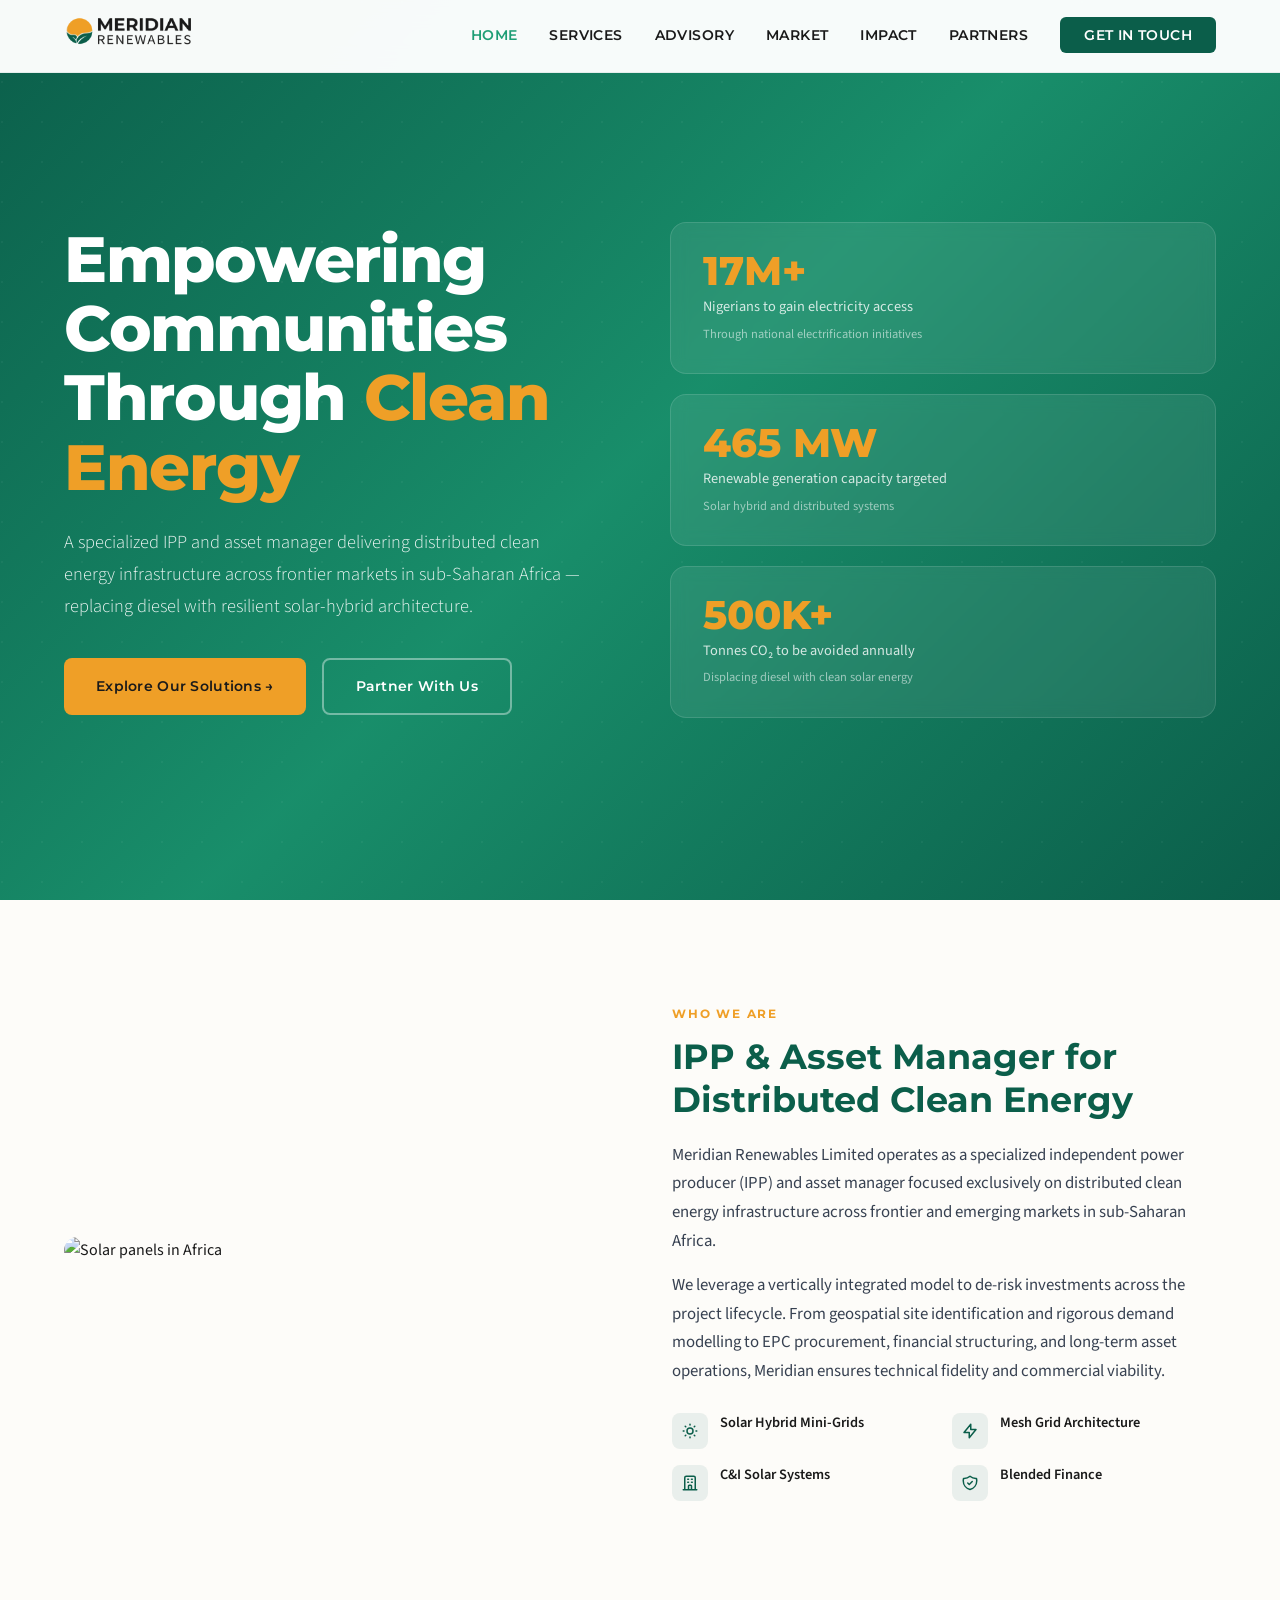
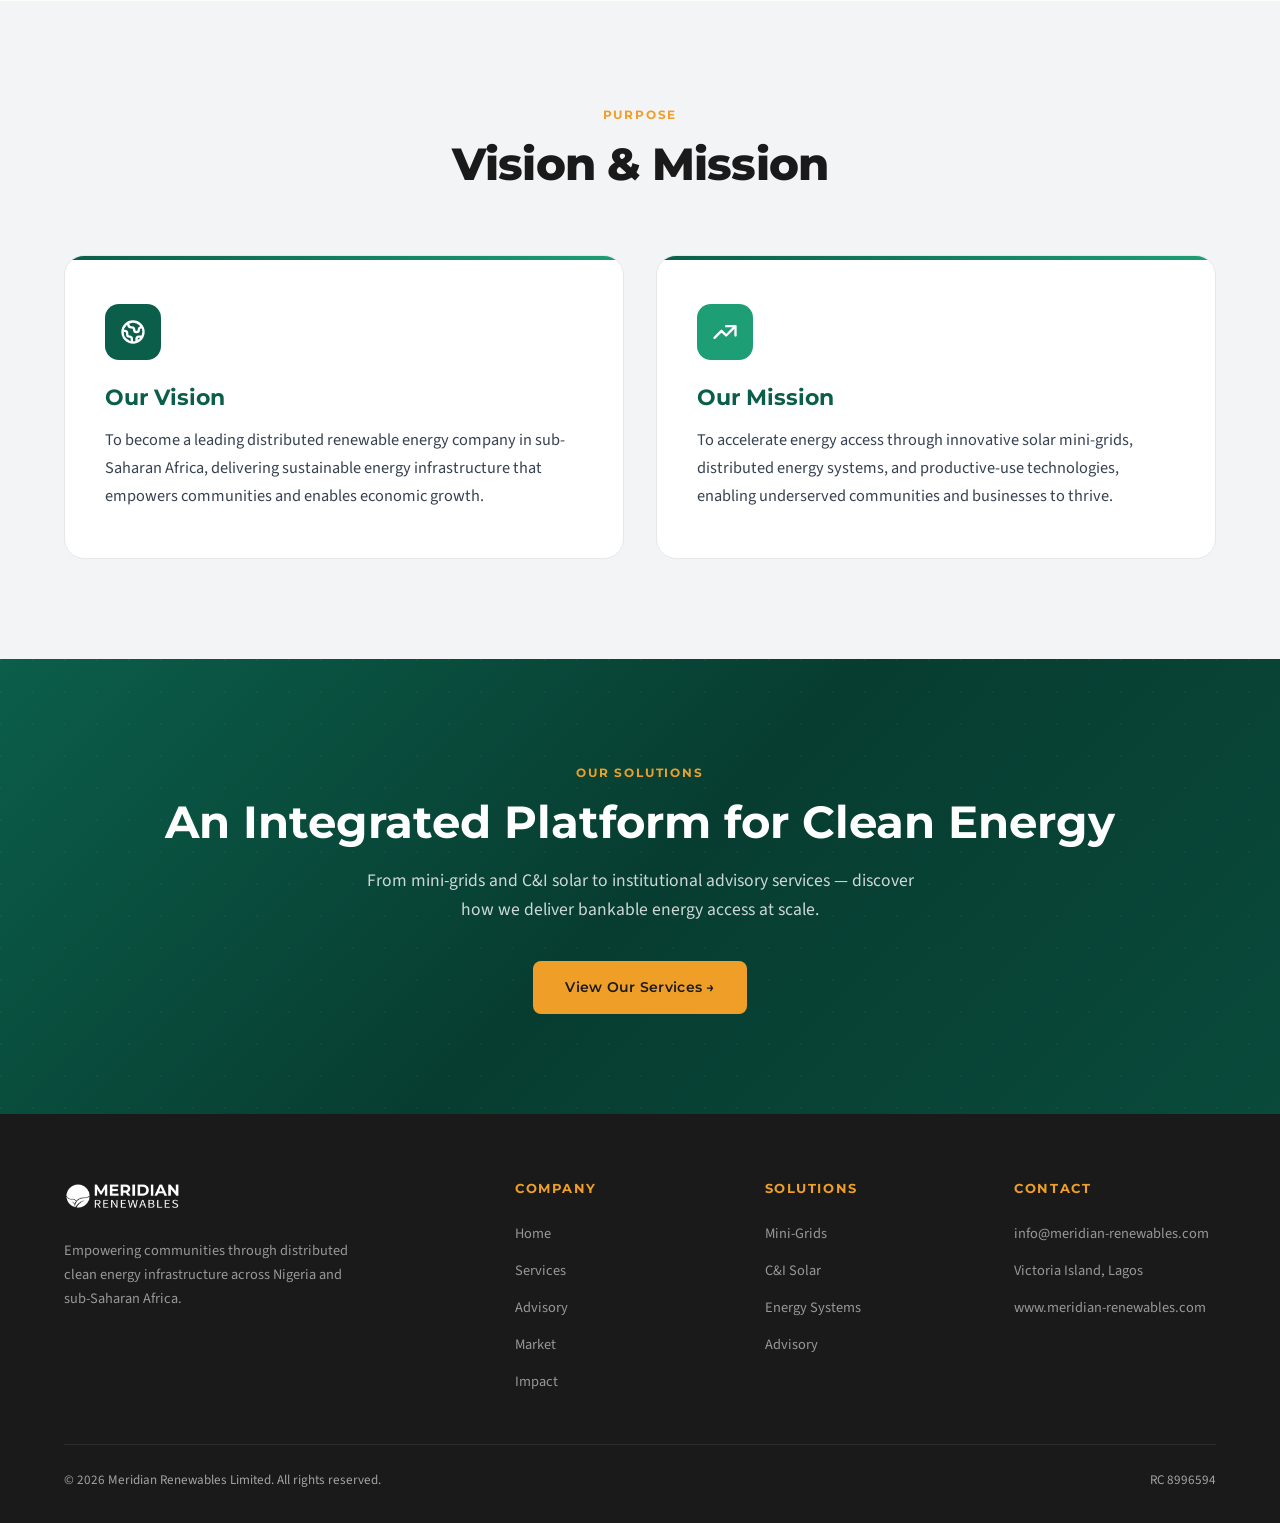
==== commit 026611c1: "Fix CSP violation and image aspect ratio for Best Practices score - Remove inline onload handler fro" ====
--- a/index.html
+++ b/index.html
@@ -25,7 +25,7 @@
 <link rel="preconnect" href="https://fonts.googleapis.com">
 <link rel="preconnect" href="https://fonts.gstatic.com" crossorigin>
 <link rel="preload" as="style" href="https://fonts.googleapis.com/css2?family=Montserrat:wght@400;500;600;700;800&family=Source+Sans+3:ital,wght@0,300;0,400;0,500;0,600;0,700;1,400&display=swap">
-<link href="https://fonts.googleapis.com/css2?family=Montserrat:wght@400;500;600;700;800&family=Source+Sans+3:ital,wght@0,300;0,400;0,500;0,600;0,700;1,400&display=swap" rel="stylesheet" media="print" onload="this.media='all'">
+<link href="https://fonts.googleapis.com/css2?family=Montserrat:wght@400;500;600;700;800&family=Source+Sans+3:ital,wght@0,300;0,400;0,500;0,600;0,700;1,400&display=swap" rel="stylesheet" media="print" data-font>
 <noscript><link href="https://fonts.googleapis.com/css2?family=Montserrat:wght@400;500;600;700;800&family=Source+Sans+3:ital,wght@0,300;0,400;0,500;0,600;0,700;1,400&display=swap" rel="stylesheet"></noscript>
 <link rel="stylesheet" href="css/style.min.css">
 <script type="application/ld+json">
@@ -193,7 +193,7 @@
   <div class="container">
     <div class="footer-grid">
       <div class="footer-brand">
-        <picture><source srcset="images/logo-horizontal-dark.webp" type="image/webp" media="(prefers-color-scheme: dark)"><source srcset="images/logo-horizontal.webp" type="image/webp"><source srcset="images/logo-horizontal-dark.png" media="(prefers-color-scheme: dark)"><img src="images/logo-horizontal.png" alt="Meridian Renewables" width="131" height="40"></picture>
+        <picture><source srcset="images/logo-horizontal-dark.webp" type="image/webp" media="(prefers-color-scheme: dark)"><source srcset="images/logo-horizontal.webp" type="image/webp"><source srcset="images/logo-horizontal-dark.png" media="(prefers-color-scheme: dark)"><img src="images/logo-horizontal.png" alt="Meridian Renewables" width="118" height="36"></picture>
         <p>Empowering communities through distributed clean energy infrastructure across Nigeria and sub-Saharan Africa.</p>
       </div>
       <div>
